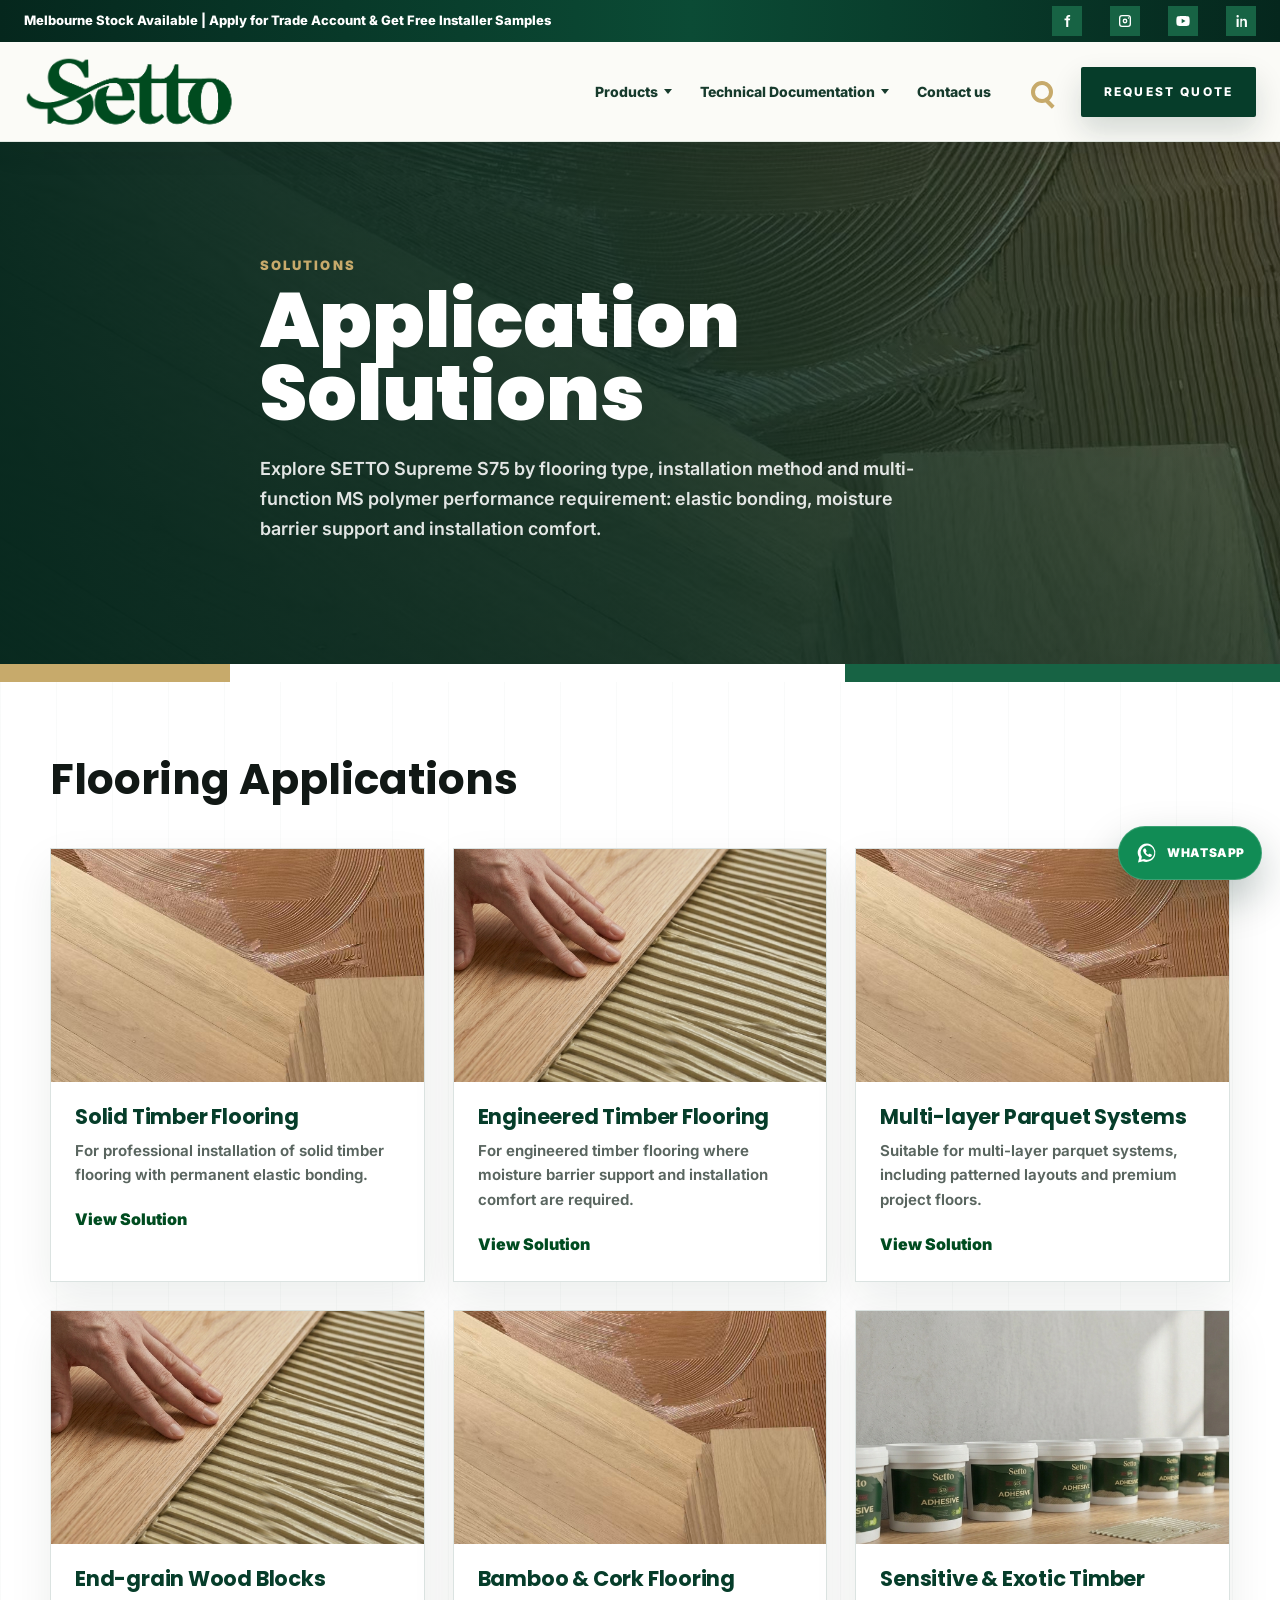
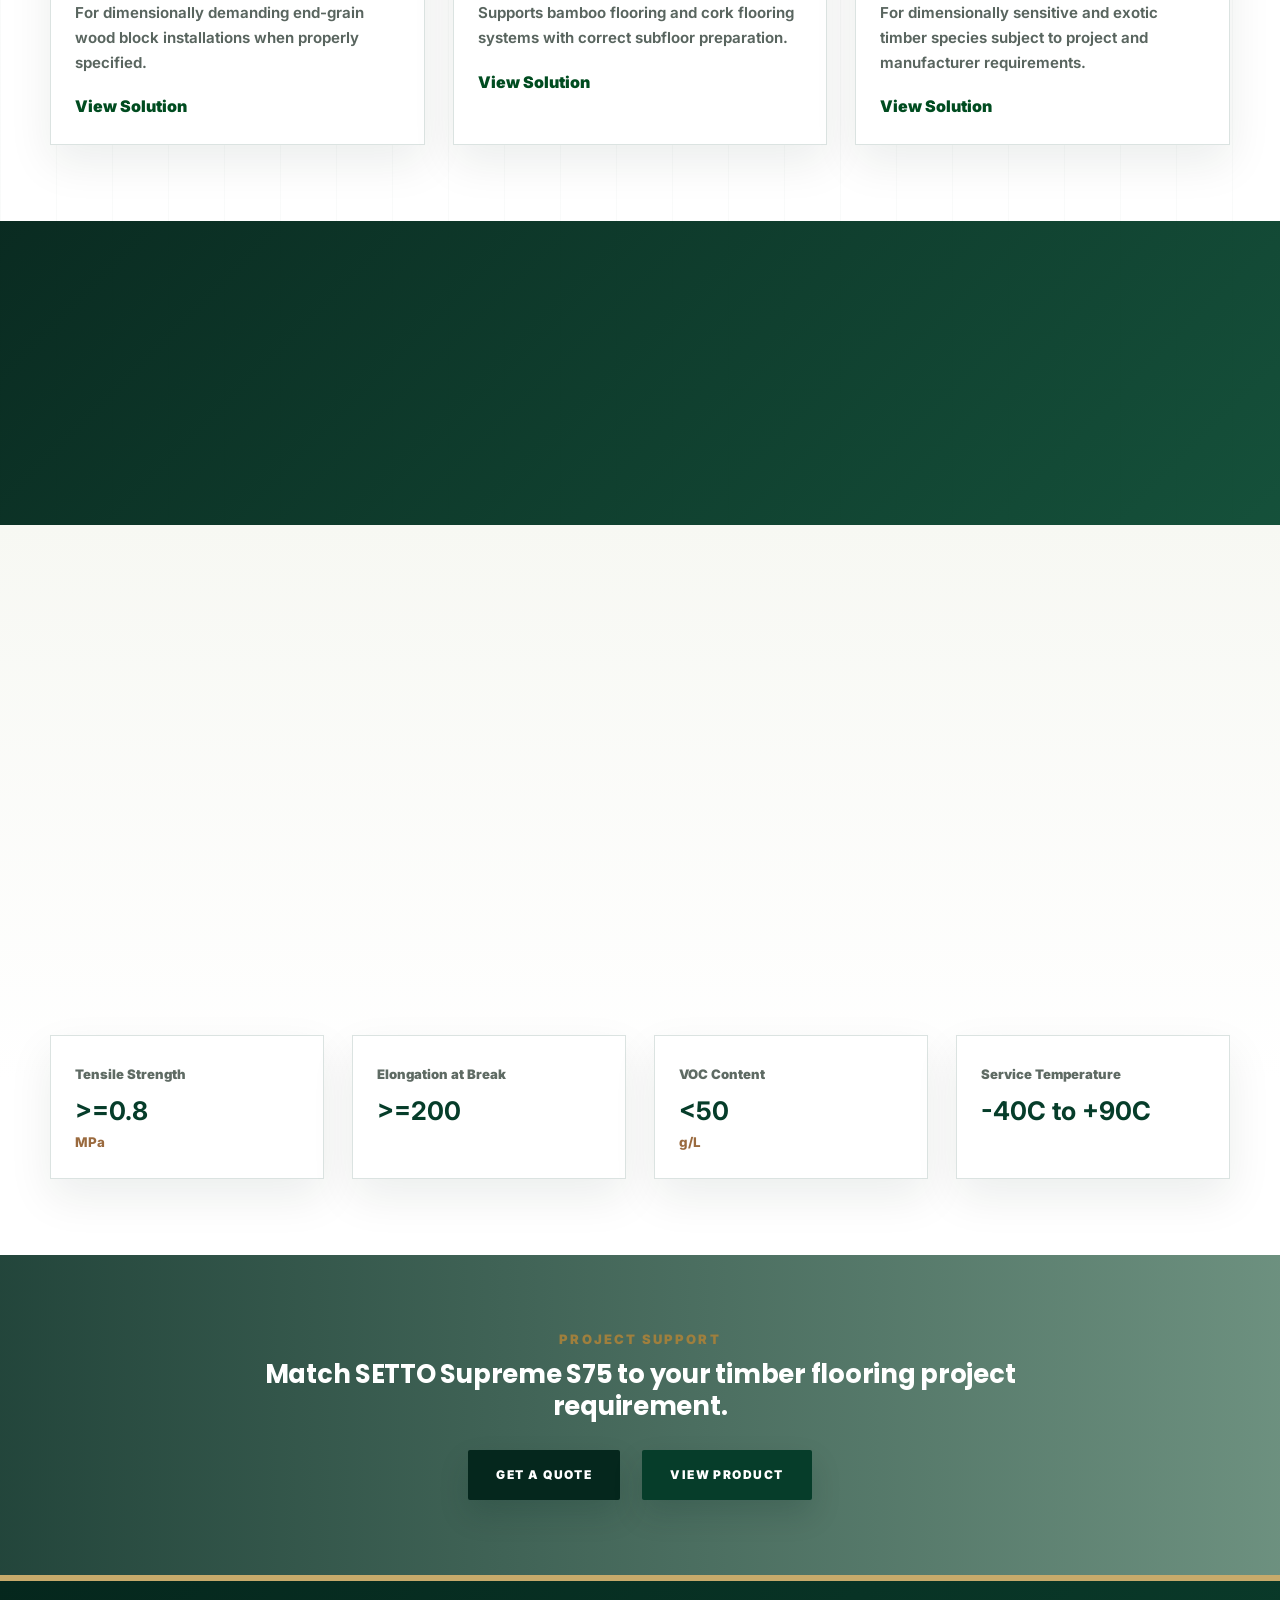
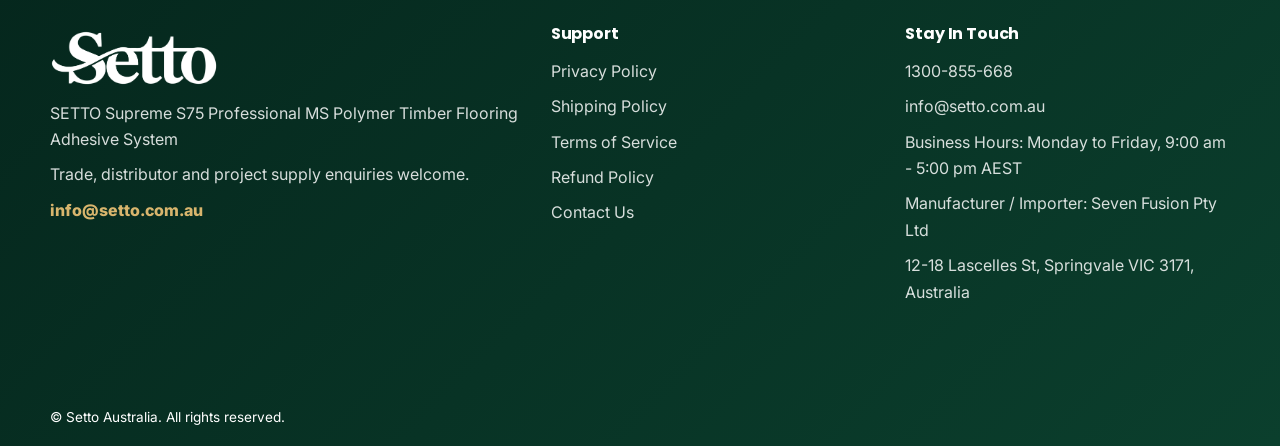
==== applications.html @ 43c75ec9 "Revert "Diversify SETTO product imagery" This reverts commit 82b1f83f1c6df70ba191b8d4dc53e87291acf6a" ====
<!DOCTYPE html>
<html lang="en">
<head>
    <meta charset="UTF-8">
    <meta name="viewport" content="width=device-width, initial-scale=1.0">
    <meta name="description" content="Application solutions for SETTO Supreme S75 across solid timber, engineered timber, parquet, bamboo, cork and exotic timber flooring systems.">
    <title>SETTO Supreme S75 Application Solutions</title>
    <link rel="preconnect" href="https://fonts.googleapis.com">
    <link rel="preconnect" href="https://fonts.gstatic.com" crossorigin>
    <link href="https://fonts.googleapis.com/css2?family=Inter:wght@400;500;600;700;800;900&family=Poppins:wght@600;700;800;900&display=swap" rel="stylesheet">
    <link rel="stylesheet" href="style.css?v=mobile-v1">
</head>
<body class="homey-replica">
    <header class="site-header" data-site-header></header>
    <button class="mobile-menu-fallback" type="button" data-mobile-menu-toggle aria-label="Open menu" aria-expanded="false" aria-controls="siteNav"><span></span><span></span></button>

    <main class="replica-main replica-subpage">
        <section class="replica-page-hero">
            <img src="/assets/generated/setto-v5/white-application-trowel-wide.png" data-image-key="herringboneProject" alt="SETTO Supreme S75 timber flooring application">
            <div class="container replica-page-hero-inner">
                <p class="red-kicker">Solutions</p>
                <h1>Application Solutions</h1>
                <p>Explore SETTO Supreme S75 by flooring type, installation method and multi-function MS polymer performance requirement: elastic bonding, moisture barrier support and installation comfort.</p>
            </div>
        </section>

        <section class="replica-section">
            <div class="container">
                <h2 class="replica-title reveal">Flooring Applications</h2>
                <div class="replica-card-grid" data-solutions></div>
            </div>
        </section>

        <section class="advantage-band">
            <div class="container">
                <h2 class="replica-title light reveal">Multi-function System Support</h2>
                <div class="advantage-grid">
                    <div class="advantage-card reveal"><strong>Bond</strong><span>Permanent Elastic Bonding</span></div>
                    <div class="advantage-card reveal"><strong>Film</strong><span>Moisture-Resistant Film</span></div>
                    <div class="advantage-card reveal"><strong>Comfort</strong><span>Elastic Foot-Traffic Comfort</span></div>
                    <div class="advantage-card reveal"><strong>VOC</strong><span>Ultra-low VOC Formula</span></div>
                </div>
            </div>
        </section>

        <section class="replica-section replica-technical-block" id="technical-data">
            <div class="container">
                <h2 class="replica-title reveal">Technical Highlights</h2>
                <div class="replica-metric-grid" data-technical-highlights></div>
            </div>
        </section>

        <section class="replica-cta-band" data-bg-key="applyAdhesive">
            <div class="cta-overlay"></div>
            <div class="container cta-band-inner reveal">
                <p class="red-kicker">Project Support</p>
                <h2>Match SETTO Supreme S75 to your timber flooring project requirement.</h2>
                <div class="cta-actions">
                    <a class="replica-btn blue" href="/contact.html#inquiry">Get a Quote</a>
                    <a class="replica-btn red" href="/product.html">View Product</a>
                </div>
            </div>
        </section>
    </main>

    <footer class="site-footer" data-site-footer></footer>
    <div class="float-actions" aria-label="Quick contact actions"><a href="mailto:info@setto.com.au">Email</a><a href="/contact.html#inquiry">Contact</a></div>
    <script src="/assets/data/siteContent.js"></script>
    <script src="main.js"></script>
</body>
</html>
---- style.css ----
:root {
    --green-900: #062f1b;
    --green-800: #004c20;
    --green-700: #0f6335;
    --green-100: #e7f0e8;
    --wood-700: #9a6a3e;
    --wood-300: #dec39b;
    --beige: #f4ecdf;
    --off-white: #fbfaf6;
    --charcoal: #1f2622;
    --muted: #68736c;
    --line: rgba(6, 47, 27, 0.14);
    --shadow: 0 18px 50px rgba(31, 38, 34, 0.11);
    --radius-section: 30px;
    --radius-card: 18px;
    --font-main: Inter, -apple-system, BlinkMacSystemFont, "Segoe UI", sans-serif;
    --font-display: "DM Sans", Inter, sans-serif;
}

*,
*::before,
*::after {
    box-sizing: border-box;
}

html {
    scroll-behavior: smooth;
}

body {
    margin: 0;
    font-family: var(--font-main);
    color: var(--charcoal);
    background:
        linear-gradient(90deg, rgba(0, 76, 32, 0.035) 1px, transparent 1px),
        linear-gradient(180deg, rgba(0, 76, 32, 0.03) 1px, transparent 1px),
        var(--off-white);
    background-size: 44px 44px;
    line-height: 1.65;
    overflow-x: hidden;
}

body.no-scroll {
    overflow: hidden;
}

a {
    color: inherit;
    text-decoration: none;
}

img {
    display: block;
    max-width: 100%;
}

button,
input,
textarea,
select {
    font: inherit;
}

.container {
    width: min(1180px, calc(100% - 40px));
    margin: 0 auto;
}

.site-header {
    position: sticky;
    top: 0;
    z-index: 1000;
    transition: background 0.25s ease, box-shadow 0.25s ease, border-color 0.25s ease;
    background: rgba(251, 250, 246, 0.82);
    border-bottom: 1px solid transparent;
    backdrop-filter: blur(14px);
}

.site-header.scrolled {
    background: rgba(251, 250, 246, 0.95);
    box-shadow: 0 10px 30px rgba(31, 38, 34, 0.08);
    border-color: var(--line);
}

.header-inner {
    width: min(1220px, calc(100% - 36px));
    min-height: 78px;
    margin: 0 auto;
    display: flex;
    align-items: center;
    justify-content: space-between;
    gap: 24px;
}

.brand img {
    width: 150px;
    height: auto;
}

.nav {
    display: flex;
    align-items: center;
    gap: 26px;
    color: #314238;
    font-size: 0.92rem;
    font-weight: 700;
}

.nav a {
    position: relative;
    padding: 28px 0;
}

.nav a::after {
    content: "";
    position: absolute;
    left: 0;
    bottom: 20px;
    width: 0;
    height: 2px;
    background: var(--green-800);
    transition: width 0.2s ease;
}

.nav a:hover::after {
    width: 100%;
}

.header-actions {
    display: flex;
    align-items: center;
    gap: 14px;
}

.btn {
    display: inline-flex;
    align-items: center;
    justify-content: center;
    min-height: 46px;
    padding: 12px 22px;
    border-radius: 999px;
    border: 1px solid transparent;
    font-weight: 800;
    transition: transform 0.2s ease, box-shadow 0.2s ease, background 0.2s ease;
}

.btn:hover {
    transform: translateY(-2px);
}

.btn-primary {
    color: #fff;
    background: var(--green-800);
    box-shadow: 0 12px 28px rgba(0, 76, 32, 0.2);
}

.btn-primary:hover {
    background: var(--green-700);
}

.btn-outline {
    color: var(--green-800);
    background: rgba(255,255,255,0.72);
    border-color: rgba(0, 76, 32, 0.3);
}

.btn-outline:hover {
    background: var(--green-100);
}

.menu-toggle {
    display: none;
    width: 46px;
    height: 46px;
    border: 1px solid var(--line);
    border-radius: 999px;
    background: #fff;
    cursor: pointer;
}

.menu-toggle span {
    display: block;
    width: 18px;
    height: 2px;
    margin: 5px auto;
    background: var(--green-900);
    transition: transform 0.2s ease, opacity 0.2s ease;
}

.menu-toggle.active span:first-child {
    transform: translateY(7px) rotate(45deg);
}

.menu-toggle.active span:last-child {
    transform: translateY(-7px) rotate(-45deg);
}

main {
    display: grid;
    gap: 34px;
}

.home-main {
    display: block;
}

.home-hero {
    position: relative;
    min-height: calc(100vh - 78px);
    overflow: hidden;
    color: #fff;
    background: var(--green-900);
}

.home-hero-media,
.home-hero-shade {
    position: absolute;
    inset: 0;
}

.home-hero-media img {
    width: 100%;
    height: 100%;
    object-fit: cover;
    opacity: 0.98;
}

.home-hero-shade {
    background:
        radial-gradient(circle at 74% 42%, rgba(222, 195, 155, 0.26), transparent 32%),
        linear-gradient(90deg, rgba(4, 34, 19, 0.96) 0%, rgba(6, 47, 27, 0.78) 48%, rgba(6, 47, 27, 0.2) 100%),
        linear-gradient(180deg, rgba(6, 47, 27, 0.12), rgba(6, 47, 27, 0.72));
}

.home-hero-inner {
    position: relative;
    z-index: 1;
    min-height: calc(100vh - 78px);
    display: grid;
    grid-template-columns: minmax(0, 0.9fr) minmax(360px, 0.62fr);
    align-items: center;
    gap: 64px;
    padding: 78px 0 88px;
}

.home-hero-copy {
    max-width: 760px;
}

.home-hero-copy .eyebrow {
    color: #cbe5d0;
}

.home-hero-copy h1 {
    font-size: clamp(4rem, 9vw, 8.4rem);
    line-height: 0.88;
    letter-spacing: -0.04em;
}

.home-hero-copy p:not(.eyebrow) {
    max-width: 620px;
    margin: 28px 0 0;
    color: rgba(255,255,255,0.82);
    font-size: clamp(1.02rem, 1.6vw, 1.22rem);
}

.home-hero-actions {
    display: flex;
    flex-wrap: wrap;
    gap: 14px;
    margin-top: 34px;
}

.btn-glass {
    color: #fff;
    background: rgba(255,255,255,0.12);
    border-color: rgba(255,255,255,0.36);
    backdrop-filter: blur(12px);
}

.btn-glass:hover {
    background: rgba(255,255,255,0.2);
}

.home-product-stage {
    position: relative;
    justify-self: end;
    width: min(500px, 100%);
    padding: 22px 18px 84px;
    border: 1px solid rgba(255,255,255,0.18);
    border-radius: 36px;
    background:
        radial-gradient(circle at 48% 36%, rgba(255,255,255,0.28), transparent 40%),
        linear-gradient(145deg, rgba(255,255,255,0.14), rgba(255,255,255,0.04));
    box-shadow: 0 34px 90px rgba(0,0,0,0.28);
    backdrop-filter: blur(10px);
}

.home-product-stage img {
    width: 100%;
    filter: drop-shadow(0 34px 34px rgba(0, 0, 0, 0.3));
}

.home-hero-panel {
    position: relative;
    justify-self: end;
    width: min(430px, 100%);
    min-height: 520px;
    display: grid;
    align-content: end;
    gap: 0;
    padding: 34px;
    border: 1px solid rgba(255,255,255,0.16);
    border-radius: 34px;
    background:
        linear-gradient(180deg, rgba(255,255,255,0.07), rgba(255,255,255,0.02)),
        rgba(6,47,27,0.32);
    box-shadow: 0 34px 90px rgba(0,0,0,0.24);
    backdrop-filter: blur(10px);
}

.home-hero-panel::before {
    content: "";
    position: absolute;
    inset: 22px;
    border-radius: 26px;
    border: 1px solid rgba(255,255,255,0.1);
    pointer-events: none;
}

.hero-panel-line {
    position: absolute;
    top: 34px;
    left: 34px;
    width: 96px;
    height: 2px;
    background: linear-gradient(90deg, #dec39b, rgba(222,195,155,0));
}

.home-hero-panel > div:not(.hero-panel-line) {
    display: grid;
    grid-template-columns: 52px 1fr;
    gap: 18px;
    align-items: center;
    padding: 22px 0;
    border-bottom: 1px solid rgba(255,255,255,0.12);
}

.home-hero-panel > div:last-child {
    border-bottom: 0;
}

.home-hero-panel span {
    color: rgba(222,195,155,0.88);
    font-weight: 900;
    letter-spacing: 0.12em;
}

.home-hero-panel strong {
    color: #fff;
    font-family: var(--font-display);
    font-size: clamp(1.35rem, 2.2vw, 1.9rem);
    line-height: 1;
}

.stage-note {
    position: absolute;
    left: 24px;
    right: 24px;
    bottom: 24px;
    display: flex;
    align-items: center;
    justify-content: space-between;
    gap: 18px;
    padding: 14px 16px;
    border-radius: 18px;
    color: #fff;
    background: rgba(6,47,27,0.72);
    border: 1px solid rgba(255,255,255,0.16);
    box-shadow: 0 16px 32px rgba(0,0,0,0.14);
}

.stage-note strong {
    font-family: var(--font-display);
    font-size: 1.4rem;
}

.stage-note span {
    color: rgba(255,255,255,0.7);
    font-size: 0.82rem;
    font-weight: 800;
    text-align: right;
}

.home-gateway {
    display: grid;
    grid-template-columns: 1.15fr 0.85fr;
    gap: 22px;
    margin-top: 34px;
}

.gateway-panel {
    position: relative;
    min-height: 340px;
    display: flex;
    align-items: flex-end;
    overflow: hidden;
    border: 1px solid var(--line);
    border-radius: 30px;
    background:
        linear-gradient(135deg, #062f1b, #143f28);
    box-shadow: var(--shadow);
}

.gateway-large {
    grid-row: span 2;
    min-height: 704px;
}

.gateway-panel img {
    position: absolute;
    inset: 0;
    width: 100%;
    height: 100%;
    object-fit: cover;
    opacity: 0.82;
    transition: transform 0.55s ease, opacity 0.25s ease;
}

.gateway-product img {
    object-fit: contain;
    padding: 8% 8% 18%;
    opacity: 1;
    filter: drop-shadow(0 34px 38px rgba(0,0,0,0.24));
}

.gateway-product::before {
    content: "";
    position: absolute;
    inset: 0;
    background:
        radial-gradient(circle at 58% 35%, rgba(244,236,223,0.38), transparent 38%),
        linear-gradient(135deg, rgba(0,76,32,0.82), rgba(6,47,27,0.98));
}

.gateway-panel::after {
    content: "";
    position: absolute;
    inset: 0;
    background: linear-gradient(180deg, transparent 28%, rgba(6, 47, 27, 0.86));
}

.gateway-panel:hover img {
    opacity: 0.94;
    transform: scale(1.045);
}

.gateway-panel > div {
    position: relative;
    z-index: 1;
    width: 100%;
    padding: 34px;
    color: #fff;
}

.gateway-panel .section-kicker {
    color: #cbe5d0;
}

.gateway-panel h2 {
    max-width: 520px;
    color: #fff;
}

.gateway-panel span {
    display: inline-flex;
    margin-top: 18px;
    color: rgba(255,255,255,0.78);
    font-weight: 900;
}

.home-proof {
    display: grid;
    grid-template-columns: repeat(3, minmax(0, 1fr));
    gap: 1px;
    margin-top: 24px;
    overflow: hidden;
    border: 1px solid var(--line);
    border-radius: 26px;
    background: var(--line);
    box-shadow: 0 12px 34px rgba(31, 38, 34, 0.06);
}

.home-proof div {
    padding: 30px;
    background:
        linear-gradient(135deg, rgba(231, 240, 232, 0.72), rgba(244, 236, 223, 0.64)),
        #fff;
}

.home-proof span {
    display: block;
    color: var(--green-800);
    font-family: var(--font-display);
    font-size: clamp(1.6rem, 3vw, 2.4rem);
    font-weight: 900;
    line-height: 1;
}

.home-proof p {
    max-width: 320px;
    margin: 12px 0 0;
    color: var(--muted);
    font-weight: 700;
}

.home-split {
    display: grid;
    grid-template-columns: 1fr 0.7fr;
    gap: 24px;
    margin-top: 24px;
}

.home-story,
.home-links,
.home-cta {
    border: 1px solid var(--line);
    border-radius: 30px;
    background: rgba(255,255,255,0.84);
    box-shadow: var(--shadow);
}

.home-story {
    padding: 54px;
    background:
        linear-gradient(135deg, rgba(231, 240, 232, 0.8), rgba(244, 236, 223, 0.56)),
        #fff;
}

.home-story h2 {
    max-width: 740px;
}

.home-story p:not(.section-kicker) {
    max-width: 640px;
    margin: 20px 0 0;
    color: var(--muted);
}

.home-links {
    display: grid;
    align-content: center;
    padding: 28px;
}

.home-links a {
    display: flex;
    align-items: center;
    justify-content: space-between;
    padding: 20px 4px;
    border-bottom: 1px solid var(--line);
    color: var(--green-900);
    font-weight: 900;
}

.home-links a:last-child {
    border-bottom: 0;
}

.home-links a::after {
    content: "->";
    color: var(--green-800);
}

.home-cta {
    display: flex;
    align-items: center;
    justify-content: space-between;
    gap: 30px;
    margin-top: 24px;
    margin-bottom: 26px;
    padding: 42px;
    background:
        linear-gradient(135deg, rgba(6, 47, 27, 0.96), rgba(0, 76, 32, 0.82)),
        var(--green-900);
    color: #fff;
}

.home-cta h2,
.home-cta .section-kicker {
    color: #fff;
}

.home-cta p:not(.section-kicker) {
    max-width: 600px;
    margin: 14px 0 0;
    color: rgba(255,255,255,0.76);
}

.page-hero,
.section-card {
    width: min(1240px, calc(100% - 40px));
    margin: 0 auto;
    border: 1px solid var(--line);
    border-radius: var(--radius-section);
    box-shadow: var(--shadow);
    overflow: hidden;
}

.page-hero {
    margin-top: 22px;
    min-height: 670px;
    display: grid;
    align-items: center;
    background:
        linear-gradient(135deg, rgba(0, 76, 32, 0.94), rgba(6, 47, 27, 0.84)),
        linear-gradient(90deg, var(--wood-700), var(--wood-300));
    color: #fff;
}

.hero-layout {
    display: grid;
    grid-template-columns: minmax(0, 1fr) minmax(420px, 0.92fr);
    align-items: center;
    gap: 46px;
    padding: 74px 0;
}

.eyebrow,
.section-kicker {
    margin: 0 0 14px;
    color: var(--green-700);
    font-size: 0.78rem;
    font-weight: 900;
    letter-spacing: 0.12em;
    text-transform: uppercase;
}

.page-hero .eyebrow {
    color: #cbe5d0;
}

h1,
h2,
h3 {
    font-family: var(--font-display);
    line-height: 1.08;
    margin: 0;
    letter-spacing: -0.01em;
}

h1 {
    font-size: clamp(2.7rem, 6vw, 5.25rem);
    max-width: 800px;
}

h2 {
    font-size: clamp(2rem, 4vw, 3.25rem);
    color: var(--green-900);
}

h3 {
    font-size: 1.18rem;
    color: var(--green-900);
}

.page-hero .hero-copy p {
    max-width: 690px;
    margin: 22px 0 0;
    color: rgba(255,255,255,0.84);
    font-size: 1.08rem;
}

.hero-tags {
    display: flex;
    flex-wrap: wrap;
    gap: 10px;
    margin: 28px 0 34px;
}

.hero-tags span {
    padding: 9px 13px;
    border: 1px solid rgba(255,255,255,0.22);
    border-radius: 999px;
    background: rgba(255,255,255,0.09);
    color: #fff;
    font-size: 0.82rem;
    font-weight: 800;
}

.hero-actions {
    display: flex;
    gap: 14px;
    flex-wrap: wrap;
}

.page-hero .hero-actions .btn-outline {
    color: #fff;
    border-color: rgba(255,255,255,0.4);
    background: rgba(255,255,255,0.08);
}

.hero-visual {
    position: relative;
    min-height: 500px;
}

.flooring-backdrop {
    position: absolute;
    inset: 36px 0 0 54px;
    border-radius: 26px;
    overflow: hidden;
    border: 1px solid rgba(255,255,255,0.24);
    box-shadow: 0 22px 60px rgba(0,0,0,0.24);
}

.flooring-backdrop img {
    width: 100%;
    height: 100%;
    object-fit: cover;
}

.product-foreground {
    position: absolute;
    left: 0;
    bottom: 0;
    width: min(62%, 360px);
    padding: 18px;
    border-radius: 26px;
    background: rgba(255,255,255,0.9);
    box-shadow: 0 20px 50px rgba(0,0,0,0.22);
}

.floating-card {
    position: absolute;
    right: 0;
    display: grid;
    gap: 2px;
    min-width: 166px;
    padding: 16px 18px;
    border-radius: 18px;
    background: rgba(255,255,255,0.93);
    color: var(--green-900);
    box-shadow: 0 16px 38px rgba(0,0,0,0.16);
    border: 1px solid rgba(255,255,255,0.5);
}

.floating-card strong {
    font-family: var(--font-display);
    font-size: 1.35rem;
}

.floating-card small {
    color: var(--muted);
    font-weight: 800;
}

.float-one { top: 28px; }
.float-two { top: 176px; right: 22px; }
.float-three { bottom: 58px; right: 28px; }

.section-card {
    background: rgba(255,255,255,0.86);
}

.section-inner {
    padding: 74px 62px;
}

.section-head {
    display: flex;
    align-items: end;
    justify-content: space-between;
    gap: 32px;
    margin-bottom: 36px;
}

.section-head p,
.section-lead {
    max-width: 680px;
    color: var(--muted);
    margin: 14px 0 0;
}

.grid {
    display: grid;
    gap: 22px;
}

.grid-4 { grid-template-columns: repeat(4, minmax(0, 1fr)); }
.grid-3 { grid-template-columns: repeat(3, minmax(0, 1fr)); }
.grid-2 { grid-template-columns: repeat(2, minmax(0, 1fr)); }

.product-card,
.solution-card,
.icon-card,
.article-card,
.fact-card,
.tab-panel,
.contact-card {
    border: 1px solid var(--line);
    border-radius: var(--radius-card);
    background: #fff;
    overflow: hidden;
    box-shadow: 0 8px 22px rgba(31, 38, 34, 0.06);
    transition: transform 0.2s ease, box-shadow 0.2s ease, border-color 0.2s ease;
}

.product-card:hover,
.solution-card:hover,
.article-card:hover,
.fact-card:hover,
.icon-card:hover {
    transform: translateY(-6px);
    box-shadow: 0 18px 38px rgba(31, 38, 34, 0.12);
    border-color: rgba(0, 76, 32, 0.28);
}

.card-image {
    aspect-ratio: 16 / 10;
    overflow: hidden;
    background: var(--beige);
}

.card-image img {
    width: 100%;
    height: 100%;
    object-fit: cover;
    transition: transform 0.35s ease;
}

.product-card:hover img,
.solution-card:hover img,
.article-card:hover img {
    transform: scale(1.045);
}

.card-body {
    padding: 22px;
}

.card-body p,
.icon-card p,
.article-card p,
.fact-card p {
    color: var(--muted);
    margin: 10px 0 0;
    font-size: 0.94rem;
}

.text-link {
    display: inline-flex;
    margin-top: 18px;
    color: var(--green-800);
    font-weight: 900;
}

.warm-section {
    background:
        linear-gradient(135deg, rgba(222, 195, 155, 0.28), rgba(231, 240, 232, 0.46)),
        #fffaf0;
}

.why-grid .icon-card {
    min-height: 222px;
}

.icon-card {
    padding: 26px;
}

.icon-mark {
    width: 48px;
    height: 48px;
    display: grid;
    place-items: center;
    margin-bottom: 22px;
    border-radius: 14px;
    background: var(--green-100);
    color: var(--green-800);
    font-weight: 900;
}

.technical-section {
    background:
        linear-gradient(135deg, #062f1b, #0d4b2a 62%, #234b41);
    color: #fff;
}

.technical-section h2,
.technical-section .section-kicker {
    color: #fff;
}

.technical-section .section-head p {
    color: rgba(255,255,255,0.76);
}

.metrics-grid {
    grid-template-columns: repeat(4, minmax(0, 1fr));
}

.metric-card {
    padding: 24px;
    border-radius: 18px;
    background: rgba(255,255,255,0.94);
    color: var(--green-900);
}

.metric-card span {
    color: var(--muted);
    font-weight: 800;
    font-size: 0.82rem;
}

.metric-card strong {
    display: block;
    margin-top: 12px;
    font-family: var(--font-display);
    font-size: clamp(1.55rem, 2.5vw, 2.2rem);
    line-height: 1;
}

.metric-card small {
    display: block;
    margin-top: 8px;
    color: var(--wood-700);
    font-weight: 800;
}

.process-layout,
.about-layout,
.contact-layout,
.product-detail-layout {
    display: grid;
    grid-template-columns: 1fr 0.86fr;
    gap: 42px;
    align-items: start;
}

.stepper {
    display: grid;
    gap: 16px;
}

.step {
    display: grid;
    grid-template-columns: 58px 1fr;
    gap: 18px;
    padding: 22px;
    border: 1px solid var(--line);
    border-radius: 18px;
    background: #fff;
}

.step-number {
    width: 58px;
    height: 58px;
    display: grid;
    place-items: center;
    border-radius: 18px;
    background: var(--green-800);
    color: #fff;
    font-weight: 900;
}

.media-frame {
    border-radius: 24px;
    overflow: hidden;
    box-shadow: var(--shadow);
    border: 1px solid var(--line);
    background: var(--beige);
}

.media-frame img {
    width: 100%;
    height: 100%;
    min-height: 420px;
    object-fit: cover;
}

.compliance-list {
    grid-template-columns: repeat(4, minmax(0, 1fr));
}

.about-copy p {
    color: var(--muted);
    margin: 18px 0 28px;
}

.article-card {
    padding: 26px;
}

.article-tag {
    display: inline-flex;
    padding: 7px 10px;
    margin-bottom: 18px;
    border-radius: 999px;
    color: var(--green-800);
    background: var(--green-100);
    font-size: 0.76rem;
    font-weight: 900;
}

.contact-layout {
    align-items: stretch;
}

.contact-info {
    padding: 32px;
    border-radius: 24px;
    background:
        linear-gradient(135deg, rgba(0, 76, 32, 0.08), rgba(222,195,155,0.24)),
        #fff;
    border: 1px solid var(--line);
}

.contact-info a,
.contact-info p {
    display: block;
    margin: 14px 0;
    color: var(--charcoal);
    font-weight: 800;
}

.inquiry-form {
    display: grid;
    grid-template-columns: repeat(2, minmax(0, 1fr));
    gap: 14px;
}

.field {
    display: grid;
    gap: 7px;
}

.field.full {
    grid-column: 1 / -1;
}

.field label {
    font-size: 0.82rem;
    font-weight: 900;
    color: var(--green-900);
}

.field input,
.field textarea,
.field select {
    width: 100%;
    border: 1px solid rgba(0, 76, 32, 0.18);
    border-radius: 14px;
    padding: 13px 14px;
    background: #fff;
    color: var(--charcoal);
}

.field textarea {
    min-height: 130px;
    resize: vertical;
}

.form-card {
    padding: 30px;
    border: 1px solid var(--line);
    border-radius: 24px;
    background: #fff;
    box-shadow: 0 10px 30px rgba(31, 38, 34, 0.07);
}

.toast {
    position: fixed;
    left: 50%;
    bottom: 28px;
    z-index: 2000;
    transform: translate(-50%, 16px);
    opacity: 0;
    pointer-events: none;
    padding: 13px 18px;
    border-radius: 999px;
    background: var(--green-900);
    color: #fff;
    box-shadow: var(--shadow);
    transition: opacity 0.2s ease, transform 0.2s ease;
}

.toast.show {
    opacity: 1;
    transform: translate(-50%, 0);
}

.site-footer {
    margin-top: 40px;
    padding: 56px 0 28px;
    background: var(--green-900);
    color: rgba(255,255,255,0.78);
}

.footer-grid {
    display: grid;
    grid-template-columns: 1.25fr repeat(4, 1fr);
    gap: 34px;
}

.footer-brand img {
    width: 132px;
    display: block;
}

.footer-grid h3 {
    margin-bottom: 16px;
    color: #fff;
    font-size: 1rem;
}

.footer-grid a,
.footer-grid p {
    display: block;
    margin: 9px 0;
}

.footer-bottom {
    width: min(1180px, calc(100% - 40px));
    margin: 36px auto 0;
    padding-top: 22px;
    border-top: 1px solid rgba(255,255,255,0.14);
    font-size: 0.85rem;
}

.float-actions {
    position: fixed;
    right: 18px;
    bottom: 18px;
    z-index: 1500;
    display: grid;
    gap: 10px;
}

.float-actions a {
    display: grid;
    place-items: center;
    min-width: 52px;
    height: 52px;
    padding: 0 16px;
    border-radius: 999px;
    color: #fff;
    background: var(--green-800);
    box-shadow: 0 10px 28px rgba(0, 76, 32, 0.22);
    font-weight: 900;
}

.product-gallery {
    display: grid;
    gap: 16px;
}

.product-main-image {
    padding: 26px;
    border-radius: 24px;
    background: var(--beige);
}

.quick-facts {
    grid-template-columns: repeat(2, minmax(0, 1fr));
}

.fact-card {
    padding: 20px;
}

.fact-card span {
    color: var(--muted);
    font-size: 0.82rem;
    font-weight: 900;
}

.fact-card strong {
    display: block;
    margin-top: 8px;
    color: var(--green-900);
}

.tabs {
    display: flex;
    flex-wrap: wrap;
    gap: 10px;
    margin-bottom: 22px;
}

.tab-button {
    border: 1px solid rgba(0, 76, 32, 0.24);
    border-radius: 999px;
    padding: 10px 15px;
    color: var(--green-900);
    background: #fff;
    font-weight: 900;
    cursor: pointer;
}

.tab-button.active {
    color: #fff;
    background: var(--green-800);
}

.tab-panel {
    display: none;
    padding: 30px;
}

.tab-panel.active {
    display: block;
}

.tds-preview-grid {
    display: grid;
    grid-template-columns: repeat(3, minmax(0, 1fr));
    gap: 24px;
}

.product-tds-preview {
    background:
        linear-gradient(180deg, #f7f8f3 0%, #fff 76%),
        linear-gradient(90deg, rgba(6, 61, 42, 0.026) 1px, transparent 1px);
    background-size: auto, 56px 56px;
}

.product-tds-head {
    max-width: 900px;
    margin: 0 0 32px;
}

.product-tds-head .replica-title {
    margin-bottom: 12px;
    font-size: clamp(2rem, 4vw, 4.2rem);
    line-height: 1;
}

.product-tds-head p {
    margin: 0;
    color: #59655f;
    font-size: 17px;
    font-weight: 650;
    line-height: 1.7;
}

.tds-page {
    overflow: hidden;
    border: 1px solid rgba(6, 79, 42, 0.14);
    border-radius: 8px;
    background:
        linear-gradient(180deg, #fff 0%, #fbfaf5 100%);
    box-shadow: 0 18px 44px rgba(5, 39, 29, 0.1);
}

.product-tds-preview .tds-page {
    display: grid;
    grid-template-rows: minmax(0, 1fr) auto;
    min-height: 520px;
    padding: 16px;
    border-color: rgba(6, 61, 42, 0.16);
}

.tds-page figure {
    display: grid;
    place-items: start center;
    min-height: 0;
    margin: 0;
    overflow: hidden;
    border: 1px solid rgba(6, 61, 42, 0.12);
    border-radius: 5px;
    background: #f4f6f1;
    box-shadow: inset 0 0 0 1px rgba(255,255,255,0.72);
}

.tds-page img {
    width: 100%;
    aspect-ratio: 827 / 1169;
    object-fit: contain;
    background: #fff;
}

.product-tds-preview .tds-page img {
    height: 100%;
    min-height: 390px;
    object-fit: cover;
    border: 10px solid #fff;
    box-shadow: 0 10px 24px rgba(5, 39, 29, 0.12);
}

.product-tds-preview .tds-page-cover {
    object-position: center bottom;
}

.product-tds-preview .tds-page-advantages,
.product-tds-preview .tds-page-cleanup {
    object-position: center bottom;
}

.tds-page-caption {
    display: flex;
    align-items: center;
    gap: 10px;
    min-height: 66px;
    padding: 14px 4px 2px;
}

.tds-page-caption span {
    display: grid;
    place-items: center;
    width: 34px;
    height: 34px;
    flex: 0 0 34px;
    color: #fff;
    background: #063d2a;
    font-size: 12px;
    font-weight: 900;
}

.tds-page-caption strong {
    color: #063d2a;
    font-size: 16px;
    font-weight: 900;
    line-height: 1.25;
}

.product-tds-actions {
    display: flex;
    justify-content: center;
    gap: 16px;
    margin-top: 32px;
}

.tab-panel ul {
    margin: 16px 0 0;
    color: var(--muted);
}

.reveal {
    opacity: 0;
    transform: translateY(20px);
    transition: opacity 0.45s ease, transform 0.45s ease;
}

.reveal.visible {
    opacity: 1;
    transform: translateY(0);
}

.page-hero .reveal,
.home-hero .reveal,
.section-card:first-of-type .reveal {
    opacity: 1;
    transform: none;
}

@media (max-width: 1024px) {
    .header-quote {
        display: none;
    }

    .nav {
        gap: 16px;
        font-size: 0.84rem;
    }

    .hero-layout,
    .home-hero-inner,
    .home-split,
    .process-layout,
    .about-layout,
    .contact-layout,
    .product-detail-layout {
        grid-template-columns: 1fr;
    }

    .home-hero-inner {
        gap: 34px;
    }

    .home-product-stage,
    .home-hero-panel {
        justify-self: start;
        width: min(390px, 82vw);
    }

    .home-gateway {
        grid-template-columns: 1fr;
    }

    .gateway-large {
        grid-row: auto;
        min-height: 420px;
    }

    .hero-visual {
        min-height: 480px;
    }

    .grid-4,
    .metrics-grid,
    .compliance-list {
        grid-template-columns: repeat(2, minmax(0, 1fr));
    }

    .grid-3 {
        grid-template-columns: repeat(2, minmax(0, 1fr));
    }
}

@media (max-width: 768px) {
    .container,
    .page-hero,
    .section-card,
    .footer-bottom {
        width: min(100% - 28px, 1180px);
    }

    .header-inner {
        min-height: 70px;
        width: min(100% - 28px, 1220px);
    }

    .brand img {
        width: 108px;
    }

    .menu-toggle {
        display: block;
    }

    .nav {
        position: fixed;
        top: 70px;
        left: 14px;
        right: 14px;
        display: none;
        flex-direction: column;
        align-items: stretch;
        gap: 0;
        padding: 12px;
        border: 1px solid var(--line);
        border-radius: 20px;
        background: rgba(255,255,255,0.98);
        box-shadow: var(--shadow);
    }

    .nav.open {
        display: flex;
    }

    .nav a {
        padding: 13px 12px;
    }

    .nav a::after {
        display: none;
    }

    main {
        gap: 22px;
    }

    .page-hero {
        min-height: auto;
        margin-top: 14px;
    }

    .home-hero,
    .home-hero-inner {
        min-height: auto;
    }

    .home-hero-inner {
        padding: 64px 0 40px;
    }

    .home-hero-copy h1 {
        font-size: clamp(3.3rem, 18vw, 5.4rem);
    }

    .home-product-stage {
        padding: 18px 16px 18px;
    }

    .home-hero-panel {
        min-height: auto;
        width: 100%;
        padding: 24px;
    }

    .stage-note {
        position: static;
        margin-top: 8px;
    }

    .home-gateway {
        width: min(100% - 28px, 1180px);
        margin-top: 22px;
    }

    .gateway-panel,
    .gateway-large {
        min-height: 330px;
    }

    .gateway-panel > div {
        padding: 26px;
    }

    .home-proof {
        width: min(100% - 28px, 1180px);
        grid-template-columns: 1fr;
    }

    .home-split,
    .home-cta {
        width: min(100% - 28px, 1180px);
    }

    .home-story {
        padding: 36px 24px;
    }

    .home-cta {
        display: grid;
        padding: 32px 24px;
    }

    .hero-layout,
    .section-inner {
        padding: 46px 24px;
    }

    h1 {
        font-size: clamp(2.25rem, 13vw, 3.45rem);
    }

    .hero-copy p {
        font-size: 1rem;
    }

    .hero-visual {
        min-height: 420px;
    }

    .flooring-backdrop {
        inset: 22px 0 80px 28px;
    }

    .product-foreground {
        width: 58%;
    }

    .floating-card {
        position: relative;
        right: auto;
        top: auto;
        bottom: auto;
        min-width: 0;
        margin-top: 10px;
    }

    .float-one,
    .float-two,
    .float-three {
        top: auto;
        right: auto;
        bottom: auto;
    }

    .hero-facts {
        position: absolute;
        right: 0;
        bottom: 0;
        width: 48%;
        display: grid;
        gap: 8px;
    }

    .section-head {
        display: block;
    }

    .grid-4,
    .grid-3,
    .grid-2,
    .metrics-grid,
    .compliance-list,
    .quick-facts,
    .tds-preview-grid {
        grid-template-columns: 1fr;
    }

    .inquiry-form {
        grid-template-columns: 1fr;
    }

    .footer-grid {
        grid-template-columns: 1fr 1fr;
    }
}

@media (max-width: 480px) {
    .home-hero-copy p:not(.eyebrow) {
        font-size: 0.98rem;
    }

    .home-hero-actions {
        width: 100%;
    }

    .home-product-stage {
        width: 100%;
    }

    .home-hero-panel > div:not(.hero-panel-line) {
        grid-template-columns: 44px 1fr;
        padding: 18px 0;
    }

    .stage-note {
        display: grid;
        text-align: left;
    }

    .stage-note span {
        text-align: left;
    }

    .gateway-panel,
    .gateway-large {
        min-height: 300px;
    }

    .home-proof div {
        padding: 24px;
    }

    .hero-actions,
    .btn {
        width: 100%;
    }

    .hero-visual {
        min-height: 470px;
    }

    .product-foreground {
        width: 74%;
    }

    .hero-facts {
        position: static;
        width: 100%;
        padding-top: 320px;
    }

    .flooring-backdrop {
        inset: 18px 0 150px 0;
    }

    .section-inner {
        padding: 38px 20px;
    }

    .footer-grid {
        grid-template-columns: 1fr;
    }

    .float-actions {
        right: 12px;
        bottom: 12px;
    }
}

@media (max-width: 640px) {
    .float-actions {
        display: none;
    }
}

/* Homeycons-inspired homepage replica */
.homey-replica {
    --replica-red: #c6ad78;
    --replica-red-dark: #0b472d;
    --replica-blue: #123c34;
    --replica-ink: #111316;
    --replica-muted: #68717a;
    --replica-line: #d8d8d8;
    --replica-bg: #f7f6f1;
    --setto-teal: #1d6b4b;
    --setto-teal-dark: #062d22;
    --setto-sage: #dfe6dd;
    --setto-grey: #d9d9d9;
    --setto-wood: #b9925f;
    background: #fff;
    color: var(--replica-ink);
    font-family: Inter, sans-serif;
}

.homey-replica h1,
.homey-replica h2,
.homey-replica h3,
.replica-title {
    font-family: Poppins, Inter, sans-serif;
}

.mobile-menu-fallback {
    position: fixed;
    top: 59px;
    left: min(330px, calc(100vw - 60px));
    z-index: 1500;
    display: none;
    place-items: center;
    width: 46px;
    height: 46px;
    border: 1px solid var(--replica-red, #e01822);
    background: var(--replica-red-dark, #b90f18);
    cursor: pointer;
}

.mobile-menu-fallback span {
    display: block;
    width: 20px;
    height: 2px;
    margin: 3px 0;
    background: #fff;
    transition: transform 0.2s ease, opacity 0.2s ease;
}

.mobile-menu-fallback.active span:first-child {
    transform: translateY(4px) rotate(45deg);
}

.mobile-menu-fallback.active span:last-child {
    transform: translateY(-4px) rotate(-45deg);
}

.homey-replica .mobile-menu-fallback {
    display: none !important;
}

.homey-replica .site-header {
    position: sticky;
    top: 0;
    z-index: 1000;
    background: #fff;
    border-bottom: 0;
    box-shadow: 0 2px 14px rgba(0, 0, 0, 0.08);
    backdrop-filter: none;
}

.replica-topbar {
    background: var(--replica-red-dark);
    color: #fff;
    font-size: 14px;
}

.replica-topbar .topbar-inner {
    width: min(1240px, calc(100% - 48px));
    min-height: 48px;
    margin: 0 auto;
    display: flex;
    align-items: center;
    justify-content: space-between;
    gap: 24px;
}

.topbar-contact,
.topbar-social {
    display: flex;
    align-items: center;
    gap: 28px;
}

.topbar-social a,
.social-row a {
    display: inline-flex;
    align-items: center;
    justify-content: center;
    width: 30px;
    height: 30px;
    color: #fff;
    background: var(--setto-teal);
    font-size: 13px;
    font-weight: 800;
}

.topbar-social svg,
.social-row svg {
    width: 16px;
    height: 16px;
    fill: currentColor;
}

.homey-replica .header-inner {
    width: min(1240px, calc(100% - 48px));
    min-height: 106px;
    gap: 30px;
}

.homey-replica .brand img {
    width: 220px;
    max-height: 88px;
    object-fit: contain;
    mix-blend-mode: multiply;
}

.replica-nav-wrap {
    display: flex;
    align-items: center;
    gap: 28px;
    margin-left: auto;
}

.homey-replica .nav {
    gap: 28px;
    color: var(--replica-red-dark);
    font-size: 15px;
    font-weight: 800;
}

.homey-replica .nav a,
.nav-item-trigger {
    padding: 38px 0;
}

.homey-replica .nav a::after {
    background: var(--replica-red);
    bottom: 31px;
}

.nav-item {
    position: relative;
}

.nav-item-trigger {
    display: inline-flex;
    align-items: center;
    gap: 6px;
    cursor: default;
}

.nav-item-trigger::after {
    content: "";
    width: 0;
    height: 0;
    border-left: 4px solid transparent;
    border-right: 4px solid transparent;
    border-top: 5px solid currentColor;
}

.mega-menu {
    position: absolute;
    top: 100%;
    left: 50%;
    width: 620px;
    max-width: calc(100vw - 48px);
    display: grid;
    grid-template-columns: repeat(2, minmax(0, 1fr));
    gap: 8px 22px;
    padding: 24px;
    background: #fff;
    border-top: 4px solid var(--replica-red);
    box-shadow: 0 18px 50px rgba(0, 0, 0, 0.16);
    transform: translate(-50%, 8px);
    opacity: 0;
    visibility: hidden;
    transition: opacity 0.2s ease, transform 0.2s ease, visibility 0.2s ease;
}

.nav-item:hover .mega-menu,
.nav-item:focus-within .mega-menu {
    transform: translate(-50%, 0);
    opacity: 1;
    visibility: visible;
}

.mega-menu a {
    padding: 9px 0 !important;
    color: #202020;
    font-size: 14px;
    border-bottom: 1px solid #eeeeee;
}

.mega-menu a::after {
    display: none;
}

.header-tools {
    display: flex;
    align-items: center;
    gap: 18px;
}

.language-trigger,
.search-trigger {
    border: 0;
    color: var(--replica-red-dark);
    background: transparent;
    font-weight: 800;
    cursor: pointer;
}

.search-trigger {
    width: 42px;
    height: 42px;
    font-size: 0;
    position: relative;
}

.search-trigger::before {
    content: "";
    position: absolute;
    inset: 10px;
    border: 4px solid var(--replica-red);
    border-radius: 50%;
}

.search-trigger::after {
    content: "";
    position: absolute;
    right: 8px;
    bottom: 8px;
    width: 12px;
    height: 4px;
    background: var(--replica-red);
    transform: rotate(45deg);
}

.homey-replica .header-quote,
.contact-block-btn {
    min-width: 146px;
    min-height: 66px;
    border-radius: 0;
    color: #fff;
    background: var(--replica-red-dark);
    box-shadow: none;
    font-size: 12px;
    letter-spacing: 0.18em;
    text-transform: uppercase;
}

.homey-replica .menu-toggle {
    border-radius: 0;
    border-color: var(--replica-red);
    display: block;
}

.homey-replica .menu-toggle span {
    background: var(--replica-red);
}

.replica-main {
    display: block;
}

.replica-hero {
    position: relative;
    min-height: clamp(540px, 72vh, 760px);
    overflow: hidden;
    background: var(--setto-teal-dark);
}

.replica-hero-track,
.replica-hero-slide {
    position: absolute;
    inset: 0;
}

.replica-hero-slide {
    opacity: 0;
    transition: opacity 0.45s ease;
}

.replica-hero-slide.active {
    opacity: 1;
}

.replica-hero-slide img {
    width: 100%;
    height: 100%;
    object-fit: cover;
    object-position: center;
}

.replica-hero-slide::before {
    content: "";
    position: absolute;
    inset: 0;
    z-index: 1;
    background:
        linear-gradient(90deg, rgba(6, 45, 34, 0.86) 0%, rgba(6, 45, 34, 0.52) 46%, rgba(6,45,34,0.08) 100%),
        linear-gradient(180deg, rgba(255,255,255,0.02), rgba(6,45,34,0.28));
}

.replica-hero-slide::after {
    content: "";
    position: absolute;
    left: 0;
    right: 0;
    bottom: 0;
    height: 52px;
    background: linear-gradient(90deg, var(--setto-teal) 0 26%, rgba(255,255,255,0.94) 26% 70%, var(--replica-red-dark) 70%);
}

.replica-hero-content {
    position: absolute;
    z-index: 3;
    box-sizing: border-box;
    left: clamp(24px, 7vw, 112px);
    top: 50%;
    max-width: 650px;
    padding: clamp(24px, 4vw, 48px) 0;
    color: #fff;
    background: transparent;
    border-left: 0;
    box-shadow: none;
    transform: translateY(-50%);
}

.replica-hero-content.reveal,
.replica-hero-content.reveal.visible {
    opacity: 1;
    transform: translateY(-50%);
}

.replica-hero-content p {
    margin: 0 0 12px;
    font-size: 15px;
    font-weight: 800;
    letter-spacing: 0.08em;
    text-transform: uppercase;
    color: #c6ad78;
}

.replica-hero-content h1 {
    margin: 0 0 16px;
    color: #fff;
    font-size: clamp(2.1rem, 4vw, 4.3rem);
    line-height: 1.08;
    letter-spacing: 0;
}

.replica-hero-content p:last-child {
    margin-bottom: 0;
    max-width: 560px;
    color: rgba(255,255,255,0.82);
    font-size: 18px;
    font-weight: 600;
    letter-spacing: 0;
    line-height: 1.65;
    text-transform: none;
}

.hero-arrow,
.cert-arrow {
    position: absolute;
    z-index: 4;
    width: 50px;
    height: 50px;
    border: 0;
    background: rgba(255,255,255,0.04);
    cursor: pointer;
}

.hero-arrow::before,
.cert-arrow::before {
    content: "";
    position: absolute;
    inset: 15px;
    border-top: 3px solid currentColor;
    border-right: 3px solid currentColor;
    color: #fff;
}

.hero-prev {
    left: 18px;
    top: 50%;
}

.hero-next {
    right: 18px;
    top: 50%;
}

.hero-prev::before,
.cert-prev::before {
    transform: rotate(-135deg);
}

.hero-next::before,
.cert-next::before {
    transform: rotate(45deg);
}

.hero-progress {
    position: absolute;
    left: 50%;
    bottom: 18px;
    z-index: 5;
    display: flex;
    gap: 8px;
    transform: translateX(-50%);
}

.hero-progress span {
    width: 7px;
    height: 7px;
    border-radius: 50%;
    background: rgba(255,255,255,0.5);
}

.hero-progress span.active {
    background: #fff;
}

.replica-section {
    padding: 76px 0;
    background: #fff;
}

.hot-products {
    padding-top: 82px;
    background:
        linear-gradient(180deg, #f8f6ef 0%, #fff 72%),
        var(--replica-bg);
}

.replica-title {
    margin: 0 0 46px;
    color: var(--replica-ink);
    font-size: clamp(2rem, 3.3vw, 3.4rem);
    line-height: 1.04;
    text-align: left;
    letter-spacing: 0;
}

.replica-title.light {
    color: #fff;
}

.product-catalog {
    display: grid;
    grid-template-columns: repeat(4, minmax(0, 1fr));
    gap: 1px;
    overflow: hidden;
    border: 1px solid #d8d3c5;
    background: #d8d3c5;
}

.replica-product-card {
    position: relative;
    min-height: 285px;
    display: flex;
    flex-direction: column;
    align-items: center;
    justify-content: space-between;
    padding: 26px 20px 24px;
    background: #fff;
    border: 0;
    box-shadow: none;
    text-align: center;
    transition: transform 0.25s ease, border-color 0.25s ease, box-shadow 0.25s ease;
}

.replica-product-card::before {
    content: "";
    position: absolute;
    left: 20px;
    right: 20px;
    top: 18px;
    height: 3px;
    background: linear-gradient(90deg, #0b4b35, #c6ad78);
    opacity: 0.75;
}

.replica-product-card:hover {
    z-index: 2;
    transform: translateY(-3px);
    box-shadow: 0 18px 34px rgba(6, 45, 34, 0.13);
}

.replica-product-card img {
    width: 100%;
    height: 164px;
    margin-bottom: 18px;
    object-fit: contain;
}

.replica-product-card h3 {
    margin: 0;
    color: var(--replica-red-dark);
    font-size: 18px;
    line-height: 1.2;
}

.replica-product-card p {
    margin: 4px 0 0;
    color: #59655f;
    font-size: 13px;
    font-weight: 800;
    line-height: 1.25;
}

.replica-cta-band {
    position: relative;
    min-height: 320px;
    display: grid;
    place-items: center;
    color: #fff;
    background: center / cover no-repeat;
    background-attachment: fixed;
}

.cta-overlay {
    position: absolute;
    inset: 0;
    background: linear-gradient(90deg, rgba(6, 45, 34, 0.88), rgba(11, 71, 45, 0.58));
}

.cta-band-inner {
    position: relative;
    z-index: 1;
    max-width: 860px;
    padding: 42px 0;
    text-align: center;
}

.red-kicker {
    margin: 0 0 8px;
    color: var(--replica-red);
    font-size: 13px;
    font-weight: 900;
    letter-spacing: 0.18em;
    text-transform: uppercase;
}

.cta-band-inner h2 {
    max-width: 820px;
    margin: 0 auto 28px;
    color: #fff;
    font-size: clamp(1.35rem, 2vw, 2rem);
    line-height: 1.25;
}

.cta-actions {
    display: flex;
    justify-content: center;
    gap: 22px;
}

.replica-btn {
    display: inline-flex;
    align-items: center;
    justify-content: center;
    min-height: 46px;
    padding: 14px 28px;
    border: 0;
    border-radius: 0;
    color: #fff;
    font-size: 12px;
    font-weight: 900;
    letter-spacing: 0.12em;
    text-transform: uppercase;
    cursor: pointer;
    transition: transform 0.2s ease, filter 0.2s ease;
}

.replica-btn:hover {
    transform: translateY(-2px);
    filter: brightness(1.05);
}

.replica-btn.red {
    background: var(--replica-red-dark);
}

.replica-btn.blue {
    background: var(--setto-teal-dark);
}

.stat-strip {
    background: #062d22;
    border-bottom: 0;
    color: #fff;
}

.stat-grid {
    display: grid;
    grid-template-columns: repeat(4, minmax(0, 1fr));
}

.stat-grid div {
    min-height: 104px;
    display: grid;
    place-items: center;
    padding: 18px;
    text-align: center;
    border-left: 1px solid rgba(198,173,120,0.32);
}

.stat-grid div:last-child {
    border-right: 1px solid rgba(198,173,120,0.32);
}

.stat-grid strong {
    color: #fff;
    font-size: 24px;
    line-height: 1.1;
}

.stat-grid span {
    color: #c6ad78;
    font-size: 14px;
    font-weight: 900;
}

.advantage-band {
    padding: 58px 0 72px;
    background:
        linear-gradient(135deg, rgba(6,45,34,0.96), rgba(11,75,53,0.94)),
        linear-gradient(90deg, rgba(198,173,120,0.12) 1px, transparent 1px);
    background-size: auto, 54px 54px;
}

.advantage-band .replica-title {
    margin-bottom: 34px;
    font-size: clamp(2rem, 3vw, 3rem);
}

.advantage-grid {
    display: grid;
    grid-template-columns: repeat(4, minmax(0, 1fr));
    gap: 28px;
}

.advantage-card {
    min-height: 100px;
    display: grid;
    place-items: center;
    padding: 24px;
    background: rgba(255,255,255,0.045);
    border: 1px solid rgba(198,173,120,0.45);
    text-align: center;
}

.advantage-card strong {
    color: var(--replica-red);
    font-size: 24px;
    line-height: 1;
}

.advantage-card span {
    color: #fff;
    font-size: 14px;
    font-weight: 900;
}

.who-grid,
.contact-grid {
    display: grid;
    grid-template-columns: minmax(0, 1fr) minmax(360px, 0.86fr);
    align-items: center;
    gap: 70px;
}

.video-card {
    position: relative;
    border: 0;
    padding: 0;
    background: #ddd;
    cursor: pointer;
}

.video-card img {
    width: 100%;
    aspect-ratio: 1.45 / 1;
    object-fit: cover;
}

.video-card span {
    position: absolute;
    left: 50%;
    top: 50%;
    width: 72px;
    height: 72px;
    border-radius: 50%;
    background: rgba(255,255,255,0.9);
    transform: translate(-50%, -50%);
}

.video-card span::after {
    content: "";
    position: absolute;
    left: 29px;
    top: 22px;
    border-left: 22px solid var(--replica-red);
    border-top: 14px solid transparent;
    border-bottom: 14px solid transparent;
}

.who-copy h2,
.contact-copy h2 {
    margin: 0 0 14px;
    font-size: clamp(2.1rem, 3vw, 3.6rem);
    line-height: 1.02;
}

.who-copy p,
.contact-copy p {
    color: #60656b;
    line-height: 1.7;
}

.copy-note {
    margin: 20px 0;
    padding: 18px 20px;
    border-left: 5px solid #c6ad78;
    background: #f7f5ef;
    color: #3e4b43;
}

.check-list {
    display: grid;
    grid-template-columns: repeat(2, minmax(0, 1fr));
    gap: 9px 28px;
    margin: 0;
    padding: 0;
    list-style: none;
    color: #555;
}

.check-list li::before {
    content: "";
    display: inline-block;
    width: 7px;
    height: 7px;
    margin-right: 8px;
    border-radius: 50%;
    background: #0b4b35;
    vertical-align: middle;
}

.certificate-section,
.news-section {
    background: linear-gradient(180deg, #f3f5f0 0%, #faf9f5 100%);
}

.tds-section-head {
    max-width: 920px;
    margin-bottom: 34px;
}

.tds-section-head .replica-title {
    margin-bottom: 12px;
    font-size: clamp(2.2rem, 4.8vw, 4.8rem);
    line-height: 0.95;
}

.tds-section-head p:not(.red-kicker) {
    margin: 0;
    color: #59655f;
    font-size: 17px;
    font-weight: 650;
    line-height: 1.7;
}

.tds-preview-layout {
    display: grid;
    grid-template-columns: minmax(0, 1.1fr) minmax(360px, 0.78fr);
    gap: 24px;
    align-items: stretch;
}

.tds-feature-card {
    display: grid;
    grid-template-columns: minmax(240px, 0.55fr) minmax(0, 1fr);
    min-height: 420px;
    overflow: hidden;
    border: 1px solid rgba(6, 61, 42, 0.18);
    background:
        linear-gradient(135deg, rgba(199,170,107,0.16), transparent 42%),
        linear-gradient(90deg, rgba(6,61,42,0.035) 1px, transparent 1px),
        #fff;
    background-size: auto, 36px 36px, auto;
    box-shadow: var(--setto-soft-shadow, 0 22px 70px rgba(5, 39, 29, 0.11));
}

.tds-feature-visual {
    position: relative;
    display: grid;
    place-items: center;
    padding: 28px;
    background:
        radial-gradient(circle at 24% 18%, rgba(199,170,107,0.18), transparent 34%),
        linear-gradient(180deg, #f8f8f3, #eef3ed);
}

.tds-feature-visual::before,
.tds-feature-visual::after {
    content: "";
    position: absolute;
    width: min(56%, 190px);
    aspect-ratio: 0.72 / 1;
    border: 1px solid rgba(6, 61, 42, 0.08);
    background: rgba(255,255,255,0.58);
    box-shadow: 0 12px 28px rgba(5, 39, 29, 0.08);
}

.tds-feature-visual::before {
    transform: translate(18px, 18px) rotate(2deg);
}

.tds-feature-visual::after {
    transform: translate(9px, 9px) rotate(1deg);
}

.tds-feature-visual img {
    position: relative;
    z-index: 1;
    width: min(100%, 260px);
    aspect-ratio: 0.72 / 1;
    object-fit: cover;
    object-position: center bottom;
    border: 1px solid rgba(6, 61, 42, 0.12);
    box-shadow: 0 18px 36px rgba(5, 39, 29, 0.14);
}

.tds-feature-copy {
    display: grid;
    align-content: center;
    justify-items: start;
    padding: clamp(28px, 4vw, 48px);
}

.tds-feature-copy span {
    color: #9f7f3d;
    font-size: 12px;
    font-weight: 900;
    letter-spacing: 0.16em;
    text-transform: uppercase;
}

.tds-feature-copy h3 {
    margin: 12px 0 14px;
    color: #063d2a;
    font-size: clamp(2rem, 3.2vw, 3.2rem);
    line-height: 1;
    text-wrap: balance;
}

.tds-feature-copy p {
    margin: 0 0 26px;
    color: #59655f;
    font-size: 17px;
    font-weight: 650;
    line-height: 1.7;
}

.tds-chip-row {
    display: flex;
    flex-wrap: wrap;
    gap: 9px;
    margin: 0 0 28px;
}

.tds-chip-row b {
    display: inline-flex;
    align-items: center;
    min-height: 34px;
    padding: 7px 11px;
    border: 1px solid rgba(6, 61, 42, 0.16);
    background: rgba(247, 248, 243, 0.9);
    color: #063d2a;
    font-size: 11px;
    font-weight: 900;
    letter-spacing: 0.08em;
    text-transform: uppercase;
}

.tds-summary-grid {
    display: grid;
    gap: 16px;
}

.tds-summary-card {
    position: relative;
    display: grid;
    grid-template-columns: 112px minmax(0, 1fr);
    gap: 18px;
    align-items: center;
    min-height: 124px;
    padding: 14px;
    border: 1px solid rgba(6, 61, 42, 0.14);
    background: #fff;
    box-shadow: var(--setto-card-shadow, 0 18px 42px rgba(5, 39, 29, 0.08));
    cursor: pointer;
    text-align: left;
    transition: transform 0.22s ease, border-color 0.22s ease, box-shadow 0.22s ease;
}

.tds-summary-card::after {
    content: "";
    position: absolute;
    right: 18px;
    top: 50%;
    width: 10px;
    height: 10px;
    border-top: 2px solid #9f7f3d;
    border-right: 2px solid #9f7f3d;
    opacity: 0.72;
    transform: translateY(-50%) rotate(45deg);
    transition: transform 0.22s ease, opacity 0.22s ease;
}

.tds-summary-card:hover {
    transform: translateY(-3px);
    border-color: rgba(199,170,107,0.7);
    box-shadow: 0 24px 52px rgba(5, 39, 29, 0.13);
}

.tds-summary-card:hover::after {
    opacity: 1;
    transform: translate(4px, -50%) rotate(45deg);
}

.tds-summary-card img {
    width: 112px;
    height: 92px;
    object-fit: cover;
    object-position: center bottom;
    border: 1px solid rgba(6, 61, 42, 0.1);
    background: #f8f8f3;
}

.tds-summary-card strong {
    display: block;
    margin-bottom: 6px;
    color: #063d2a;
    font-size: 18px;
    line-height: 1.2;
}

.tds-summary-card small {
    display: block;
    margin-bottom: 5px;
    color: #9f7f3d;
    font-size: 11px;
    font-weight: 900;
    letter-spacing: 0.14em;
}

.tds-summary-card span {
    display: block;
    max-width: calc(100% - 20px);
    color: #59655f;
    font-size: 14px;
    font-weight: 650;
    line-height: 1.45;
}

.certificate-shell {
    position: relative;
    overflow: hidden;
}

.certificate-track {
    display: flex;
    gap: 56px;
    padding: 0 54px 28px;
    overflow-x: auto;
    scroll-behavior: smooth;
    scrollbar-width: none;
}

.certificate-track::-webkit-scrollbar {
    display: none;
}

.certificate-card {
    flex: 0 0 220px;
    height: 300px;
    display: grid;
    place-items: center;
    padding: 18px;
    background: linear-gradient(#fff, #f2f4f0);
    border: 8px solid #c6ad78;
    box-shadow: inset 0 0 0 2px #e8dcc5;
    text-align: center;
}

.certificate-card span {
    display: grid;
    place-items: center;
    width: 100%;
    height: 100%;
    border: 1px solid #d0d0d0;
    color: var(--replica-blue);
    font-size: 18px;
    font-weight: 900;
}

.certificate-card.image-card {
    padding: 0;
    overflow: hidden;
    background: #fff;
}

.certificate-card.image-card img {
    width: 100%;
    height: 100%;
    object-fit: contain;
    background: #fff;
}

.cert-arrow {
    top: 42%;
    color: #c6c6c6;
}

.cert-prev {
    left: 0;
}

.cert-next {
    right: 0;
}

.cert-arrow::before {
    color: #c6c6c6;
}

.section-subtitle {
    margin: -42px 0 42px;
    max-width: 760px;
    color: #65716a;
    font-weight: 650;
    text-align: left;
}

.news-grid {
    display: grid;
    grid-template-columns: repeat(4, minmax(0, 1fr));
    gap: 1px;
    overflow: hidden;
    border: 1px solid #d8d3c5;
    background: #d8d3c5;
}

.news-card {
    background: #fff;
    border: 0;
    box-shadow: none;
    transition: transform 0.2s ease;
}

.news-card:hover {
    transform: translateY(-3px);
}

.news-card img {
    width: 100%;
    aspect-ratio: 1.55 / 1;
    object-fit: cover;
}

.news-card div {
    padding: 18px 18px 22px;
}

.news-card h3 {
    min-height: 76px;
    margin: 0 0 12px;
    color: var(--replica-red-dark);
    font-size: 16px;
    line-height: 1.25;
}

.news-card p {
    margin: 0 0 18px;
    color: #7c8288;
    font-size: 13px;
    line-height: 1.55;
}

.news-card span {
    color: var(--setto-teal);
    font-size: 12px;
    font-weight: 900;
}

.news-card span::after {
    content: " ->";
}

.who-we-serve-section {
    background: #fff;
}

.who-we-serve-heading {
    margin-bottom: 32px;
    text-align: center;
}

.who-we-serve-heading .replica-kicker {
    margin-bottom: 8px;
}

.who-we-serve-heading .replica-title {
    margin: 0;
}

.who-we-serve-grid {
    display: grid;
    grid-template-columns: repeat(5, minmax(0, 1fr));
    gap: 12px;
}

.who-we-serve-card {
    min-height: 270px;
    display: grid;
    align-content: start;
    justify-items: center;
    gap: 14px;
    padding: 26px 18px;
    border: 1px solid rgba(198,173,120,0.48);
    background: #fff;
    box-shadow: 0 14px 32px rgba(6,45,34,0.06);
    text-align: center;
}

.who-we-serve-icon {
    width: 54px;
    height: 54px;
    display: grid;
    place-items: center;
    color: var(--replica-red-dark);
}

.who-we-serve-icon svg {
    width: 48px;
    height: 48px;
    fill: none;
    stroke: currentColor;
    stroke-linecap: round;
    stroke-linejoin: round;
    stroke-width: 1.7;
}

.who-we-serve-card h3 {
    margin: 0;
    color: var(--replica-red-dark);
    font-family: Poppins, Inter, sans-serif;
    font-size: 16px;
    line-height: 1.35;
}

.who-we-serve-card p {
    margin: 0;
    color: #59655f;
    font-size: 14px;
    font-weight: 600;
    line-height: 1.65;
}

.resource-subnav {
    position: sticky;
    top: 0;
    z-index: 850;
    border-bottom: 1px solid #d8d3c5;
    background: rgba(255,255,255,0.96);
    box-shadow: 0 10px 28px rgba(6,45,34,0.08);
}

.resource-subnav-inner {
    display: flex;
    gap: 10px;
    align-items: center;
    overflow-x: auto;
    padding: 12px 0;
    scrollbar-width: none;
}

.resource-subnav-inner::-webkit-scrollbar {
    display: none;
}

.resource-subnav a {
    flex: 0 0 auto;
    padding: 12px 16px;
    border: 1px solid #d8d3c5;
    color: var(--replica-red-dark);
    background: #fff;
    font-size: 12px;
    font-weight: 900;
    letter-spacing: 0.05em;
    text-transform: uppercase;
}

.resource-subnav a:hover {
    border-color: #c6ad78;
    background: #f8f5ed;
}

.resource-section {
    scroll-margin-top: 108px;
}

.resource-section-head {
    max-width: 820px;
    margin-bottom: 34px;
}

.resource-section-head h2,
.resource-video-copy h2 {
    margin: 0 0 16px;
    color: var(--replica-red-dark);
    font-size: clamp(2rem, 4vw, 3.5rem);
    line-height: 1.04;
}

.resource-section-head p:not(.red-kicker),
.resource-video-copy p {
    color: #59655f;
    font-size: 17px;
    font-weight: 650;
    line-height: 1.7;
}

.resource-step-grid {
    display: grid;
    grid-template-columns: repeat(5, minmax(0, 1fr));
    gap: 18px;
}

.resource-step-card {
    min-height: 250px;
    display: grid;
    align-content: start;
    gap: 16px;
    padding: 24px;
    border: 1px solid #d8d3c5;
    background: #fff;
    box-shadow: 0 14px 34px rgba(6,45,34,0.07);
}

.resource-step-card span {
    width: 52px;
    height: 52px;
    display: grid;
    place-items: center;
    color: #fff;
    background: var(--replica-red-dark);
    font-weight: 900;
}

.resource-step-card strong {
    color: var(--replica-red-dark);
    font-family: Poppins, Inter, sans-serif;
    font-size: 18px;
    line-height: 1.2;
}

.resource-step-card p,
.resource-faq p,
.resource-download-card p {
    margin: 0;
    color: #59655f;
    font-weight: 650;
    line-height: 1.65;
}

.resource-standards,
.resource-downloads {
    background: linear-gradient(135deg, #f8f7f2, #eef3ed);
}

.resource-standard-grid {
    display: grid;
    grid-template-columns: repeat(2, minmax(0, 1fr));
    gap: 26px;
}

.resource-standard-card {
    display: grid;
    grid-template-columns: 150px 1fr;
    gap: 26px;
    align-items: center;
    min-height: 280px;
    padding: clamp(24px, 4vw, 40px);
    border: 1px solid #d8d3c5;
    background: #fff;
    box-shadow: 0 18px 42px rgba(6,45,34,0.09);
}

.resource-standard-card p {
    margin: 0 0 8px;
    color: #c6ad78;
    font-size: 12px;
    font-weight: 900;
    letter-spacing: 0.08em;
    text-transform: uppercase;
}

.resource-standard-card h3 {
    margin: 0 0 12px;
    color: var(--replica-red-dark);
    font-size: clamp(1.5rem, 2.6vw, 2.4rem);
    line-height: 1.05;
}

.resource-standard-card div > span {
    color: #59655f;
    font-weight: 700;
    line-height: 1.65;
}

.standard-icon {
    position: relative;
    width: 132px;
    height: 132px;
    display: grid;
    place-items: center;
    border: 1px solid rgba(198,173,120,0.7);
    background: #f8f5ed;
}

.trowel-icon::before {
    content: "";
    width: 90px;
    height: 20px;
    background: var(--replica-red-dark);
    transform: rotate(-45deg);
    transform-origin: center;
}

.trowel-icon span {
    position: absolute;
    right: 22px;
    bottom: 26px;
    width: 46px;
    height: 46px;
    border-right: 4px solid #c6ad78;
    border-bottom: 4px solid #c6ad78;
}

.trowel-icon span::after {
    content: "45deg";
    position: absolute;
    right: -6px;
    bottom: -24px;
    color: var(--replica-red-dark);
    font-size: 13px;
    font-weight: 900;
}

.coverage-icon {
    border-radius: 50%;
    background: conic-gradient(var(--replica-red-dark) 0 80%, #e8dfc8 80% 100%);
}

.coverage-icon::after {
    content: "";
    position: absolute;
    inset: 15px;
    border-radius: 50%;
    background: #fff;
}

.coverage-icon span {
    position: relative;
    z-index: 1;
    color: var(--replica-red-dark);
    font-size: 30px;
    font-weight: 900;
}

.resource-video-shell {
    display: grid;
    grid-template-columns: minmax(0, 0.75fr) minmax(420px, 1fr);
    gap: 36px;
    align-items: stretch;
    padding: clamp(26px, 5vw, 48px);
    border: 1px solid #d8d3c5;
    background: #fff;
    box-shadow: 0 20px 48px rgba(6,45,34,0.12);
}

.resource-video-placeholder {
    min-height: 310px;
    display: grid;
    place-items: center;
    align-content: center;
    gap: 12px;
    padding: 34px;
    color: #fff;
    background:
        linear-gradient(135deg, rgba(6,45,34,0.92), rgba(6,45,34,0.74)),
        url("/assets/generated/setto-v5/white-application-trowel.png") center / cover;
    text-align: center;
}

.resource-video-placeholder span {
    padding: 9px 13px;
    border: 1px solid rgba(255,255,255,0.38);
    color: #c6ad78;
    font-size: 12px;
    font-weight: 900;
    letter-spacing: 0.08em;
    text-transform: uppercase;
}

.resource-video-placeholder strong {
    font-size: clamp(1.5rem, 3vw, 2.4rem);
    line-height: 1.1;
}

.resource-video-placeholder p {
    max-width: 390px;
    margin: 0;
    color: rgba(255,255,255,0.78);
    font-weight: 700;
}

.resource-download-grid,
.resource-faq-grid {
    display: grid;
    grid-template-columns: repeat(2, minmax(0, 1fr));
    gap: 24px;
}

.resource-download-card,
.resource-faq {
    padding: 28px;
    border: 1px solid #d8d3c5;
    background: #fff;
    box-shadow: 0 14px 34px rgba(6,45,34,0.07);
}

.resource-download-card span {
    display: inline-grid;
    place-items: center;
    min-width: 62px;
    height: 38px;
    margin-bottom: 18px;
    color: #fff;
    background: var(--replica-red-dark);
    font-weight: 900;
}

.resource-download-card.muted span {
    background: #59655f;
}

.resource-download-card h3,
.resource-faq h3 {
    margin: 0 0 12px;
    color: var(--replica-red-dark);
    font-size: 22px;
    line-height: 1.18;
}

.resource-download-card .replica-btn {
    margin-top: 22px;
}

.resource-faq-grid {
    grid-template-columns: repeat(3, minmax(0, 1fr));
}

.contact-section {
    background: #fff;
}

.contact-grid {
    grid-template-columns: minmax(0, 0.85fr) minmax(380px, 1fr);
}

.contact-copy ul {
    margin: 20px 0;
    padding: 0;
    list-style: none;
    color: #424950;
    font-weight: 700;
}

.contact-copy li {
    margin: 9px 0;
}

.replica-form {
    display: grid;
    grid-template-columns: repeat(2, minmax(0, 1fr));
    gap: 14px;
    padding: 30px;
    background: #fff;
    box-shadow: 0 12px 38px rgba(0,0,0,0.12);
}

.replica-form input,
.replica-form textarea {
    width: 100%;
    border: 0;
    padding: 14px 16px;
    background: #f1f1f1;
    color: #333;
    font-size: 14px;
}

.replica-form textarea,
.replica-form button {
    grid-column: 1 / -1;
}

.replica-form button {
    justify-self: start;
}

.homey-replica .site-footer {
    margin-top: 0;
    padding: 44px 0 0;
    color: #fff;
    background: var(--replica-red-dark);
}

.homey-replica .footer-grid {
    grid-template-columns: 1.45fr repeat(2, minmax(0, 1fr));
    gap: 30px;
    padding-bottom: 38px;
}

.homey-replica .footer-brand img {
    width: 168px;
    filter: none;
    object-fit: contain;
}

.homey-replica .footer-brand p,
.homey-replica .site-footer a,
.homey-replica .site-footer p {
    color: rgba(255, 255, 255, 0.84);
}

.homey-replica .site-footer h3 {
    color: #fff;
}

.footer-email-link {
    display: inline-flex;
    margin-top: 14px;
    color: #d8b56d !important;
    font-weight: 800;
}

.homey-replica .footer-bottom {
    position: relative;
    padding: 18px 0;
    background: transparent;
    border-top: 0;
    color: #fff;
}

.policy-content {
    max-width: 900px;
    padding: clamp(26px, 5vw, 48px);
    border: 1px solid #d8d3c5;
    background: #fff;
    box-shadow: 0 18px 42px rgba(6,45,34,0.08);
}

.policy-content h2 {
    margin: 34px 0 12px;
    color: var(--replica-red-dark);
    font-size: clamp(1.45rem, 2.4vw, 2.1rem);
    line-height: 1.12;
}

.policy-content h2:first-of-type {
    margin-top: 0;
}

.policy-content p {
    color: #59655f;
    font-size: 16px;
    font-weight: 650;
    line-height: 1.8;
}

.policy-content a {
    color: var(--replica-red-dark);
    font-weight: 900;
}

.policy-updated {
    margin: 0 0 28px;
    color: #8a7a55;
    font-size: 13px;
    font-weight: 900;
    letter-spacing: 0.08em;
    text-transform: uppercase;
}

.replica-subpage {
    display: block;
    background: var(--replica-bg);
}

.replica-page-hero {
    position: relative;
    min-height: 500px;
    display: grid;
    align-items: center;
    overflow: hidden;
    color: #fff;
    background: var(--setto-teal-dark);
}

.replica-page-hero > img {
    position: absolute;
    inset: 0;
    width: 100%;
    height: 100%;
    object-fit: cover;
    opacity: 0.62;
}

.product-page-hero > img {
    object-fit: contain;
    object-position: right center;
    padding: 34px 7vw 34px 42vw;
    background: #eef0ea;
    opacity: 1;
}

.replica-page-hero::before {
    content: "";
    position: absolute;
    inset: 0;
    z-index: 1;
    background: linear-gradient(90deg, rgba(6,45,34,0.94), rgba(6,45,34,0.68) 48%, rgba(6,45,34,0.2));
}

.replica-page-hero::after {
    content: "";
    position: absolute;
    left: 0;
    right: 0;
    bottom: 0;
    z-index: 2;
    height: 42px;
    background: linear-gradient(90deg, var(--setto-teal) 0 30%, rgba(255,255,255,0.94) 30% 72%, var(--replica-red-dark) 72%);
}

.replica-page-hero-inner {
    position: relative;
    z-index: 3;
    width: 100%;
    max-width: 760px;
    padding: 86px 0 112px;
}

.replica-page-hero .red-kicker {
    color: var(--replica-red);
}

.replica-page-hero h1 {
    color: #fff;
    font-size: clamp(3rem, 6vw, 6rem);
    line-height: 0.95;
    overflow-wrap: anywhere;
}

.replica-page-hero p:not(.red-kicker) {
    max-width: min(680px, 100%);
    margin: 24px 0 0;
    color: rgba(255,255,255,0.82);
    font-size: 18px;
    font-weight: 650;
    overflow-wrap: anywhere;
}

.replica-page-hero .cta-actions {
    justify-content: flex-start;
    margin-top: 30px;
}

.replica-card-grid,
.replica-metric-grid {
    display: grid;
    grid-template-columns: repeat(3, minmax(0, 1fr));
    gap: 28px;
}

.replica-card-grid .solution-card,
.replica-card-grid .product-card,
.replica-card-grid .article-card {
    min-height: 100%;
    border: 1px solid #d8d3c5;
    border-radius: 0;
    background: #fff;
    box-shadow: 0 14px 34px rgba(6, 45, 34, 0.06);
}

.replica-card-grid .card-image {
    aspect-ratio: 16 / 10;
    background: #f2f1eb;
}

.replica-card-grid .card-body {
    padding: 24px;
}

.replica-card-grid .card-body h3 {
    color: var(--replica-red-dark);
    font-size: 21px;
}

.replica-card-grid .card-body p {
    color: #59655f;
    font-weight: 650;
}

.replica-metric-grid {
    grid-template-columns: repeat(4, minmax(0, 1fr));
}

.replica-metric-grid .metric-card {
    min-height: 136px;
    padding: 24px;
    border: 1px solid rgba(198,173,120,0.48);
    border-radius: 0;
    background: rgba(255,255,255,0.94);
    box-shadow: 0 14px 34px rgba(6, 45, 34, 0.08);
}

.replica-metric-grid .metric-card span {
    color: #5f6b64;
    font-weight: 900;
}

.replica-metric-grid .metric-card strong {
    color: var(--replica-red-dark);
    font-size: clamp(1.35rem, 2vw, 2rem);
}

.replica-technical-block {
    background: linear-gradient(135deg, #f8f7f2, #eef3ed);
}

.replica-split {
    display: grid;
    grid-template-columns: minmax(0, 0.9fr) minmax(420px, 1fr);
    gap: 54px;
    align-items: center;
}

.replica-copy-block h2 {
    margin: 0 0 18px;
    color: var(--replica-red-dark);
    font-size: clamp(2.1rem, 4vw, 3.8rem);
    line-height: 1.04;
    overflow-wrap: anywhere;
}

.replica-subpage h1,
.replica-subpage h2,
.replica-subpage h3 {
    overflow-wrap: anywhere;
}

.replica-copy-block p:not(.red-kicker) {
    color: #59655f;
    font-size: 17px;
    font-weight: 650;
    line-height: 1.75;
}

.replica-image-panel {
    overflow: hidden;
    border: 1px solid #d8d3c5;
    background: #fff;
    box-shadow: 0 20px 48px rgba(6,45,34,0.12);
}

.replica-image-panel img {
    width: 100%;
    aspect-ratio: 1.35 / 1;
    object-fit: cover;
}

.replica-step-list {
    display: grid;
    gap: 18px;
}

.procedure-standards {
    display: flex;
    flex-wrap: wrap;
    gap: 10px;
    margin-top: 26px;
}

.procedure-standards span {
    display: inline-flex;
    align-items: center;
    min-height: 38px;
    padding: 8px 12px;
    border: 1px solid rgba(6, 61, 42, 0.16);
    background: rgba(255,255,255,0.78);
    color: #063d2a;
    font-size: 12px;
    font-weight: 900;
    letter-spacing: 0.06em;
    text-transform: uppercase;
}

.replica-step {
    display: grid;
    grid-template-columns: minmax(180px, 0.72fr) minmax(0, 1fr);
    gap: 0;
    overflow: hidden;
    padding: 0;
    border: 1px solid #d8d3c5;
    background: #fff;
    box-shadow: 0 10px 28px rgba(6,45,34,0.07);
}

.step-visual {
    position: relative;
    min-height: 154px;
    aspect-ratio: 16 / 9;
    margin: 0;
    overflow: hidden;
    background: #eef1ea;
}

.step-visual img {
    width: 100%;
    height: 100%;
    object-fit: cover;
}

.step-copy {
    display: grid;
    grid-template-columns: 58px 1fr;
    gap: 18px;
    align-items: center;
    padding: 22px;
}

.step-copy span {
    width: 58px;
    height: 58px;
    display: grid;
    place-items: center;
    color: #fff;
    background: var(--replica-red-dark);
    font-weight: 900;
}

.replica-step h3 {
    margin: 0 0 6px;
    color: var(--replica-red-dark);
}

.replica-step p {
    margin: 0;
    color: #59655f;
    font-weight: 650;
}

.replica-download-row {
    margin-top: 34px;
    text-align: center;
}

.contact-help-grid .advantage-card {
    min-height: 156px;
}

.adhesive-calculator-section {
    background: #eef3ed;
}

.calculator-shell {
    display: grid;
    grid-template-columns: minmax(0, 0.82fr) minmax(460px, 1fr);
    gap: 44px;
    align-items: stretch;
    padding: clamp(28px, 5vw, 54px);
    border: 1px solid #c9d1c8;
    background:
        linear-gradient(90deg, rgba(198,173,120,0.08), transparent 42%),
        #fff;
    box-shadow: none;
}

.calculator-copy {
    display: grid;
    align-content: center;
}

.calculator-copy h2 {
    margin: 0 0 18px;
    color: var(--replica-red-dark);
    font-size: clamp(2.1rem, 4vw, 3.8rem);
    line-height: 1.04;
}

.calculator-copy p:not(.red-kicker) {
    margin: 0 0 16px;
    color: #59655f;
    font-size: 17px;
    font-weight: 650;
    line-height: 1.7;
}

.calculator-note {
    padding: 16px 18px;
    border-left: 5px solid var(--replica-red);
    background: #f7f6f1;
}

.calculator-panel {
    display: grid;
    gap: 18px;
    padding: clamp(22px, 4vw, 34px);
    background:
        radial-gradient(circle at top right, rgba(198,173,120,0.2), transparent 34%),
        linear-gradient(135deg, #0b472d, #062d22);
    color: #fff;
}

.calculator-choice-group {
    display: grid;
    gap: 9px;
}

.calculator-choice-group > span {
    color: rgba(255,255,255,0.82);
    font-size: 13px;
    font-weight: 900;
    letter-spacing: 0.08em;
    text-transform: uppercase;
}

.calculator-chips {
    display: grid;
    grid-template-columns: repeat(3, minmax(0, 1fr));
    gap: 10px;
}

.calculator-chips button {
    min-height: 44px;
    border: 1px solid rgba(198,173,120,0.55);
    background: rgba(255,255,255,0.08);
    color: rgba(255,255,255,0.86);
    cursor: pointer;
    font-size: 12px;
    font-weight: 900;
    letter-spacing: 0.08em;
    text-transform: uppercase;
    transition: background 0.2s ease, color 0.2s ease, border-color 0.2s ease;
}

.calculator-chips button:hover,
.calculator-chips button.active {
    border-color: #c6ad78;
    background: #c6ad78;
    color: #062d22;
}

.calculator-panel label {
    display: grid;
    gap: 8px;
}

.calculator-panel label span {
    color: rgba(255,255,255,0.82);
    font-size: 13px;
    font-weight: 900;
    letter-spacing: 0.08em;
    text-transform: uppercase;
}

.calculator-panel input,
.calculator-panel select {
    width: 100%;
    min-height: 52px;
    border: 1px solid rgba(198,173,120,0.6);
    border-radius: 0;
    padding: 13px 14px;
    color: #062d22;
    background: #fff;
    font-weight: 800;
}

.calculator-results {
    display: grid;
    grid-template-columns: repeat(3, minmax(0, 1fr));
    gap: 12px;
}

.calculator-results article {
    min-height: 148px;
    padding: 18px;
    border: 1px solid rgba(198,173,120,0.45);
    background: rgba(255,255,255,0.08);
}

.calculator-result-wide {
    grid-column: 1 / -1;
    min-height: auto;
    display: grid;
    grid-template-columns: 1fr auto;
    column-gap: 20px;
    align-items: center;
}

.calculator-results span,
.calculator-results small {
    display: block;
    color: rgba(255,255,255,0.72);
    font-size: 12px;
    font-weight: 800;
    line-height: 1.35;
}

.calculator-results strong {
    display: block;
    margin: 12px 0 8px;
    color: #fff;
    font-family: Poppins, Inter, sans-serif;
    font-size: clamp(1.25rem, 1.55vw, 1.75rem);
    line-height: 1.12;
    overflow-wrap: anywhere;
}

.calculator-quote {
    justify-self: start;
}

.calculator-project-note {
    margin: -2px 0 0;
    padding: 14px 16px;
    border: 1px solid rgba(198,173,120,0.35);
    background: rgba(255,255,255,0.08);
    color: rgba(255,255,255,0.78);
    font-size: 13px;
    font-weight: 750;
    line-height: 1.55;
}

.contact-copy li,
.contact-copy p,
.contact-copy a {
    overflow-wrap: anywhere;
}

.replica-float-actions {
    position: fixed;
    z-index: 999;
    right: 18px;
    top: 58%;
    display: grid;
    gap: 12px;
}

.replica-float-actions a {
    display: grid;
    place-items: center;
    width: 52px;
    height: 52px;
    border-radius: 50%;
    color: #fff;
    background: var(--setto-teal);
    font-weight: 900;
    box-shadow: 0 8px 22px rgba(0,0,0,0.2);
}

.qr-float-widget {
    position: fixed;
    right: 18px;
    bottom: 20px;
    z-index: 1600;
    display: grid;
    gap: 10px;
    justify-items: end;
}

.qr-float-button {
    display: grid;
    grid-template-columns: 24px auto;
    align-items: center;
    gap: 8px;
    min-width: 58px;
    height: 54px;
    padding: 0 16px;
    border: 0;
    border-radius: 999px;
    color: #fff;
    background: #0b4b35;
    box-shadow: 0 12px 30px rgba(6,45,34,0.24);
    cursor: pointer;
    transition: transform 0.2s ease, background 0.2s ease;
}

.qr-float-button:hover {
    transform: translateY(-2px);
    background: #063426;
}

.qr-float-button.whatsapp {
    background: #118c55;
}

.qr-float-button svg {
    width: 24px;
    height: 24px;
    fill: currentColor;
}

.qr-float-button span {
    font-size: 12px;
    font-weight: 900;
    letter-spacing: 0.05em;
    text-transform: uppercase;
}

.qr-popover {
    position: absolute;
    right: 0;
    bottom: calc(100% + 14px);
    width: min(260px, calc(100vw - 36px));
    padding: 16px;
    border: 1px solid rgba(198,173,120,0.58);
    background: #fff;
    box-shadow: 0 20px 46px rgba(6,45,34,0.22);
}

.qr-popover[hidden] {
    display: none;
}

.qr-popover p {
    margin: 0 34px 12px 0;
    color: #062d22;
    font-size: 14px;
    font-weight: 900;
}

.qr-popover img {
    width: 100%;
    aspect-ratio: 1;
    object-fit: cover;
    border: 1px solid #e5dfd2;
    background: #fff;
}

.qr-close {
    position: absolute;
    top: 10px;
    right: 10px;
    display: grid;
    place-items: center;
    width: 28px;
    height: 28px;
    border: 0;
    border-radius: 50%;
    color: #fff;
    background: #062d22;
    font-size: 14px;
    font-weight: 900;
    cursor: pointer;
}

.replica-modal {
    position: fixed;
    inset: 0;
    z-index: 2000;
    display: none;
    align-items: center;
    justify-content: center;
    padding: 24px;
    background: rgba(0, 0, 0, 0.6);
}

.replica-modal.open {
    display: flex;
}

.modal-panel {
    position: relative;
    width: min(560px, 100%);
    padding: 34px;
    background: #fff;
}

.modal-panel h2 {
    margin: 0 0 20px;
}

.modal-close {
    position: absolute;
    top: 12px;
    right: 14px;
    border: 0;
    background: transparent;
    font-size: 32px;
    line-height: 1;
    cursor: pointer;
}

.modal-form {
    padding: 0;
    box-shadow: none;
}

.video-modal {
    width: min(860px, 100%);
}

.video-placeholder {
    display: grid;
    place-items: center;
    min-height: 420px;
    gap: 12px;
    padding: 32px;
    color: #fff;
    background: #111;
    text-align: center;
}

.video-placeholder strong {
    font-size: 32px;
}

/* SETTO visual refinement: B2B Swiss/technical polish */
.homey-replica {
    --replica-red: #c7aa6b;
    --replica-red-dark: #063d2a;
    --replica-blue: #102f2a;
    --replica-ink: #111815;
    --replica-muted: #5f6a64;
    --replica-line: rgba(6, 61, 42, 0.16);
    --replica-bg: #f4f6f1;
    --setto-teal: #176344;
    --setto-teal-dark: #05271d;
    --setto-surface: #fbfbf7;
    --setto-panel: #ffffff;
    --setto-soft-shadow: 0 22px 70px rgba(5, 39, 29, 0.11);
    --setto-card-shadow: 0 18px 42px rgba(5, 39, 29, 0.08);
    background:
        linear-gradient(90deg, rgba(6, 61, 42, 0.035) 1px, transparent 1px),
        linear-gradient(180deg, rgba(6, 61, 42, 0.028) 1px, transparent 1px),
        var(--setto-surface);
    background-size: 56px 56px;
}

.homey-replica a,
.homey-replica button {
    touch-action: manipulation;
}

.homey-replica a:focus-visible,
.homey-replica button:focus-visible,
.homey-replica input:focus-visible,
.homey-replica select:focus-visible,
.homey-replica textarea:focus-visible {
    outline: 3px solid rgba(199, 170, 107, 0.82);
    outline-offset: 3px;
}

.homey-replica .site-header {
    border-bottom: 1px solid rgba(6, 61, 42, 0.1);
    background: rgba(251, 251, 247, 0.94);
    box-shadow: 0 10px 28px rgba(5, 39, 29, 0.07);
    backdrop-filter: blur(18px);
}

.replica-topbar {
    background:
        linear-gradient(90deg, #05271d, #0b4b35 54%, #05271d);
}

.replica-topbar .topbar-inner {
    min-height: 42px;
    font-size: 13px;
    font-weight: 800;
}

.homey-replica .header-inner {
    min-height: 94px;
}

.homey-replica .brand img {
    width: 210px;
}

.homey-replica .nav {
    color: #173b2d;
    font-size: 14px;
}

.homey-replica .nav a,
.nav-item-trigger {
    min-height: 48px;
    display: inline-flex;
    align-items: center;
}

.mega-menu {
    border: 1px solid rgba(6, 61, 42, 0.14);
    border-top: 3px solid var(--replica-red);
    background:
        linear-gradient(135deg, rgba(244, 246, 241, 0.72), rgba(255,255,255,0.98)),
        #fff;
    box-shadow: 0 28px 70px rgba(5, 39, 29, 0.18);
}

.mega-menu a {
    border-bottom-color: rgba(6, 61, 42, 0.1);
}

.mega-menu a:hover {
    color: var(--replica-red-dark);
}

.homey-replica .header-quote,
.contact-block-btn,
.replica-btn {
    min-height: 50px;
    border-radius: 2px;
    box-shadow: 0 14px 30px rgba(5, 39, 29, 0.16);
}

.homey-replica .header-quote:hover,
.contact-block-btn:hover,
.replica-btn:hover {
    box-shadow: 0 18px 38px rgba(5, 39, 29, 0.2);
}

.replica-hero {
    min-height: clamp(600px, 78vh, 820px);
    isolation: isolate;
}

.replica-hero-slide img {
    transform: scale(1.012);
    filter: saturate(0.95) contrast(1.04);
}

.replica-hero-slide::before {
    background:
        linear-gradient(90deg, rgba(5, 39, 29, 0.94) 0%, rgba(5, 39, 29, 0.72) 42%, rgba(5,39,29,0.12) 100%),
        linear-gradient(180deg, rgba(5,39,29,0.05), rgba(5,39,29,0.52));
}

.replica-hero-slide::after,
.replica-page-hero::after {
    height: 18px;
    background: linear-gradient(90deg, var(--replica-red) 0 18%, #fff 18% 66%, var(--setto-teal) 66%);
}

.replica-hero-content {
    max-width: 720px;
    padding-left: clamp(18px, 2vw, 30px);
    border-left: 3px solid var(--replica-red);
}

.replica-hero-content h1,
.replica-page-hero h1 {
    font-weight: 850;
    letter-spacing: 0;
    text-wrap: balance;
}

.replica-hero-content p:last-child,
.replica-page-hero p:not(.red-kicker) {
    color: rgba(255, 255, 255, 0.88);
    font-weight: 600;
}

.hero-arrow {
    border: 1px solid rgba(255,255,255,0.2);
    background: rgba(5, 39, 29, 0.28);
    transition: background 0.2s ease, transform 0.2s ease;
}

.hero-arrow:hover {
    background: rgba(199, 170, 107, 0.26);
    transform: translateY(-1px);
}

.replica-section {
    background:
        linear-gradient(90deg, rgba(6, 61, 42, 0.025) 1px, transparent 1px),
        #fff;
    background-size: 56px 56px;
}

.hot-products,
.certificate-section,
.news-section,
.adhesive-calculator-section,
.replica-technical-block {
    background:
        linear-gradient(180deg, #f7f8f3 0%, #fff 76%),
        linear-gradient(90deg, rgba(6, 61, 42, 0.03) 1px, transparent 1px);
    background-size: auto, 56px 56px;
}

.replica-title {
    letter-spacing: 0;
    text-wrap: balance;
}

.red-kicker {
    color: #9f7f3d;
    letter-spacing: 0.16em;
}

.product-catalog {
    gap: 18px;
    border: 0;
    background: transparent;
    overflow: visible;
}

.replica-product-card {
    min-height: 308px;
    overflow: hidden;
    border: 1px solid rgba(6, 61, 42, 0.13);
    background:
        linear-gradient(180deg, #fff 0%, #f8f8f3 100%);
    box-shadow: var(--setto-card-shadow);
}

.replica-product-card::before {
    left: 0;
    right: auto;
    top: 0;
    width: 5px;
    height: 100%;
    background: linear-gradient(180deg, var(--replica-red), var(--setto-teal));
    opacity: 0.9;
}

.replica-product-card:hover {
    transform: translateY(-6px);
    border-color: rgba(199, 170, 107, 0.66);
    box-shadow: 0 26px 58px rgba(5, 39, 29, 0.14);
}

.replica-product-card img {
    height: 176px;
    transition: transform 0.35s ease, filter 0.35s ease;
    filter: saturate(0.98) contrast(1.02);
}

.replica-product-card:hover img {
    transform: scale(1.045);
}

.replica-product-card h3,
.card-body h3,
.resource-download-card h3,
.resource-faq h3 {
    color: #073826;
}

.replica-product-card p,
.card-body p,
.news-card p,
.resource-section-head p:not(.red-kicker) {
    color: #596861;
}

.stat-strip {
    background:
        linear-gradient(135deg, #05271d, #0b4b35 58%, #05271d);
}

.stat-grid div {
    place-items: start center;
    align-content: center;
    border-left-color: rgba(199, 170, 107, 0.28);
}

.stat-grid strong {
    font-size: clamp(1.35rem, 2.2vw, 2rem);
}

.advantage-band {
    background:
        linear-gradient(135deg, rgba(5,39,29,0.98), rgba(12,74,51,0.96)),
        linear-gradient(90deg, rgba(199,170,107,0.13) 1px, transparent 1px),
        linear-gradient(180deg, rgba(199,170,107,0.08) 1px, transparent 1px);
    background-size: auto, 56px 56px, 56px 56px;
}

.advantage-card,
.certificate-card,
.news-card,
.who-we-serve-card,
.resource-step-card,
.resource-standard-card,
.resource-download-card,
.resource-faq,
.replica-card-grid .solution-card,
.replica-card-grid .product-card,
.replica-card-grid .article-card,
.replica-metric-grid .metric-card {
    border-color: rgba(6, 61, 42, 0.14);
    box-shadow: var(--setto-card-shadow);
}

.advantage-card {
    background:
        linear-gradient(180deg, rgba(255,255,255,0.08), rgba(255,255,255,0.035));
    border-color: rgba(199,170,107,0.42);
}

.video-card,
.certificate-card.image-card,
.news-card {
    overflow: hidden;
}

.video-card img,
.news-card img,
.certificate-card.image-card img,
.replica-card-grid .card-image img {
    transition: transform 0.45s ease, filter 0.45s ease;
}

.video-card:hover img,
.news-card:hover img,
.certificate-card.image-card:hover img,
.replica-card-grid .product-card:hover .card-image img,
.replica-card-grid .solution-card:hover .card-image img,
.replica-card-grid .article-card:hover .card-image img {
    transform: scale(1.045);
    filter: saturate(1.02) contrast(1.03);
}

.copy-note,
.calculator-note {
    border-left-color: var(--replica-red);
    background:
        linear-gradient(90deg, rgba(199,170,107,0.18), rgba(255,255,255,0.82));
}

.calculator-shell {
    border: 1px solid rgba(6, 61, 42, 0.14);
    background:
        linear-gradient(135deg, rgba(199,170,107,0.12), transparent 32%),
        #fff;
    box-shadow: var(--setto-soft-shadow);
}

.calculator-panel {
    background:
        linear-gradient(135deg, rgba(199,170,107,0.16), transparent 34%),
        linear-gradient(160deg, #0b4b35, #05271d);
    box-shadow: inset 0 0 0 1px rgba(255,255,255,0.08);
}

.calculator-chips button,
.calculator-results article,
.calculator-project-note {
    border-color: rgba(199,170,107,0.38);
}

.calculator-chips button:hover,
.calculator-chips button.active {
    transform: translateY(-1px);
}

.calculator-panel input,
.calculator-panel select {
    border-color: rgba(199,170,107,0.72);
    box-shadow: inset 0 1px 0 rgba(5, 39, 29, 0.04);
}

.resource-subnav {
    border-block: 1px solid rgba(6, 61, 42, 0.12);
    background: rgba(251, 251, 247, 0.9);
    backdrop-filter: blur(14px);
}

.resource-subnav a {
    border: 1px solid rgba(6, 61, 42, 0.14);
    background: #fff;
}

.resource-subnav a:hover {
    border-color: rgba(199,170,107,0.76);
}

.replica-page-hero {
    min-height: 540px;
}

.replica-page-hero::before {
    background:
        linear-gradient(90deg, rgba(5,39,29,0.95), rgba(5,39,29,0.7) 50%, rgba(5,39,29,0.18)),
        linear-gradient(180deg, rgba(5,39,29,0.05), rgba(5,39,29,0.44));
}

.product-page-hero > img {
    padding: 46px 6vw 46px 46vw;
    background:
        radial-gradient(circle at 74% 52%, rgba(199,170,107,0.16), transparent 36%),
        #eef1ea;
}

.homey-replica .site-footer {
    background:
        linear-gradient(135deg, #05271d, #0b3f2d);
    border-top: 6px solid var(--replica-red);
}

.qr-float-button {
    border: 1px solid rgba(255,255,255,0.18);
    box-shadow: 0 18px 42px rgba(5,39,29,0.26);
}

@media (prefers-reduced-motion: reduce) {
    .homey-replica *,
    .homey-replica *::before,
    .homey-replica *::after {
        scroll-behavior: auto !important;
        transition-duration: 0.01ms !important;
        animation-duration: 0.01ms !important;
        animation-iteration-count: 1 !important;
    }
}

@media (min-width: 1101px) {
    .homey-replica .menu-toggle {
        display: none;
    }
}

@media (max-width: 1100px) {
    .homey-replica .header-inner {
        min-height: 84px;
    }

    .homey-replica .menu-toggle {
        display: block;
    }

    .replica-nav-wrap {
        margin-left: 0;
    }

    .homey-replica .nav {
        position: fixed;
        top: 132px;
        left: 18px;
        right: 18px;
        display: none;
        padding: 12px;
        background: #fff;
        box-shadow: 0 18px 46px rgba(0,0,0,0.18);
    }

    .homey-replica .nav.open {
        display: flex;
    }

    .homey-replica .nav a,
    .nav-item-trigger {
        padding: 13px 12px;
    }

    .nav-item-trigger {
        justify-content: space-between;
    }

    .mega-menu {
        position: static;
        width: 100%;
        max-width: none;
        display: none;
        grid-template-columns: 1fr;
        box-shadow: none;
        border-top: 1px solid #eee;
        transform: none;
        opacity: 1;
        visibility: visible;
    }

    .nav-item:hover .mega-menu,
    .nav-item:focus-within .mega-menu {
        transform: none;
    }

    .nav-item.open .mega-menu {
        display: grid;
    }

    .header-tools {
        margin-left: auto;
    }

    .product-catalog,
    .news-grid,
    .replica-card-grid,
    .replica-metric-grid {
        grid-template-columns: repeat(3, minmax(0, 1fr));
    }

    .product-tds-preview .tds-preview-grid {
        grid-template-columns: repeat(2, minmax(0, 1fr));
    }

    .product-tds-preview .tds-page {
        min-height: 480px;
    }

    .who-grid,
    .contact-grid,
    .replica-split,
    .tds-preview-layout,
    .calculator-shell,
    .resource-video-shell {
        grid-template-columns: 1fr;
    }

    .tds-feature-card {
        grid-template-columns: minmax(220px, 0.42fr) minmax(0, 1fr);
        min-height: auto;
    }

    .calculator-results {
        grid-template-columns: 1fr;
    }

    .calculator-result-wide {
        grid-template-columns: 1fr;
    }

    .resource-step-grid {
        grid-template-columns: repeat(2, minmax(0, 1fr));
    }

    .resource-standard-grid,
    .resource-download-grid,
    .resource-faq-grid {
        grid-template-columns: 1fr;
    }

    .who-we-serve-grid {
        grid-template-columns: repeat(3, minmax(0, 1fr));
    }

    .resource-standard-card {
        grid-template-columns: 120px 1fr;
    }
}

@media (max-width: 780px) {
    .mobile-menu-fallback {
        display: grid !important;
    }

    .replica-topbar .topbar-inner {
        width: min(100% - 28px, 1240px);
        min-height: 44px;
    }

    .topbar-contact span:last-child,
    .topbar-social {
        display: none;
    }

    .homey-replica .header-inner {
        width: min(100% - 28px, 1240px);
        min-height: 76px;
        justify-content: space-between;
        position: relative;
    }

    .homey-replica .brand img {
        width: 160px;
    }

    .language-trigger,
    .search-trigger,
    .homey-replica .header-quote {
        display: none;
    }

    .homey-replica .header-tools {
        display: flex !important;
        margin-left: auto;
        position: absolute;
        right: 0;
        top: 50%;
        transform: translateY(-50%);
    }

    .homey-replica .menu-toggle {
        display: block !important;
        width: 46px;
        height: 46px;
        flex: 0 0 46px;
        background: var(--replica-red-dark);
        position: static;
        z-index: 3;
    }

    .homey-replica .menu-toggle span {
        background: #fff;
    }

    .homey-replica .nav {
        top: 120px;
    }

    .replica-hero {
        min-height: 560px;
    }

    .replica-hero-content {
        left: 20px;
        right: auto;
        width: calc(100% - 40px);
        top: 50%;
        max-width: none;
        padding: 24px;
        overflow: hidden;
    }

    .replica-hero-content h1 {
        font-size: clamp(2rem, 12vw, 3.1rem);
        overflow-wrap: anywhere;
    }

    .replica-hero-content p {
        font-size: 13px;
        line-height: 1.55;
    }

    .replica-hero-content p:last-child {
        font-size: 14px;
        line-height: 1.6;
    }

    .replica-page-hero {
        min-height: 440px;
    }

    .replica-page-hero-inner {
        padding: 58px 0 86px;
    }

    .replica-page-hero h1 {
        font-size: clamp(2.25rem, 12vw, 3.4rem);
    }

    .product-page-hero > img {
        padding: 120px 0 0 32vw;
        object-position: right bottom;
    }

    .product-catalog,
    .advantage-grid,
    .stat-grid,
    .news-grid,
    .replica-card-grid,
    .replica-metric-grid {
        grid-template-columns: 1fr 1fr;
    }

    .product-tds-preview .tds-preview-grid {
        grid-template-columns: 1fr;
    }

    .product-tds-head .replica-title {
        font-size: clamp(1.9rem, 9vw, 3rem);
    }

    .product-tds-preview .tds-page {
        min-height: auto;
    }

    .product-tds-preview .tds-page img {
        min-height: 0;
        max-height: 430px;
    }

    .product-tds-actions {
        flex-direction: column;
        align-items: stretch;
    }

    .replica-section {
        padding: 54px 0;
    }

    .replica-title {
        margin-bottom: 34px;
    }

    .replica-product-card {
        min-height: 280px;
        padding: 22px 14px;
        box-shadow: 0 14px 30px rgba(5, 39, 29, 0.08);
    }

    .replica-product-card img {
        height: 160px;
    }

    .cta-actions {
        flex-direction: column;
        align-items: center;
    }

    .check-list,
    .replica-form {
        grid-template-columns: 1fr;
    }

    .replica-form input,
    .replica-form textarea,
    .replica-form button {
        grid-column: 1;
    }

    .calculator-shell {
        gap: 24px;
        padding: 24px;
        box-shadow: 0 16px 38px rgba(5, 39, 29, 0.1);
    }

    .calculator-panel {
        padding: 22px;
    }

    .calculator-chips {
        grid-template-columns: 1fr;
    }

    .calculator-quote {
        width: 100%;
    }

    .resource-step-grid {
        grid-template-columns: 1fr;
    }

    .who-we-serve-grid {
        grid-template-columns: 1fr;
    }

    .resource-standard-card {
        grid-template-columns: 1fr;
        min-height: auto;
    }

    .standard-icon {
        width: 112px;
        height: 112px;
    }

    .resource-video-shell {
        padding: 24px;
    }

    .resource-video-placeholder {
        min-height: 250px;
    }

    .homey-replica .footer-grid {
        grid-template-columns: 1fr;
    }
}

@media (max-width: 520px) {
    .qr-float-widget {
        right: 14px;
        bottom: 14px;
    }

    .qr-float-button {
        grid-template-columns: 22px;
        width: 52px;
        min-width: 52px;
        padding: 0;
        justify-content: center;
    }

    .qr-float-button span {
        position: absolute;
        width: 1px;
        height: 1px;
        overflow: hidden;
        clip: rect(0 0 0 0);
        white-space: nowrap;
    }

    .qr-popover {
        width: min(238px, calc(100vw - 28px));
    }

    .product-catalog,
    .advantage-grid,
    .stat-grid,
    .news-grid,
    .replica-card-grid,
    .replica-metric-grid,
    .homey-replica .footer-grid {
        grid-template-columns: 1fr;
    }

    .product-tds-preview .tds-page {
        padding: 12px;
    }

    .product-tds-preview .tds-page img {
        max-height: 340px;
        border-width: 7px;
    }

    .replica-step {
        grid-template-columns: 1fr;
    }

    .step-visual {
        min-height: 190px;
    }

    .step-copy {
        grid-template-columns: 52px 1fr;
        padding: 18px;
    }

    .step-copy span {
        width: 52px;
        height: 52px;
    }

    .replica-page-hero p:not(.red-kicker) {
        font-size: 15px;
    }

    .tds-feature-card,
    .tds-summary-card {
        grid-template-columns: 1fr;
    }

    .tds-feature-visual {
        padding: 22px;
    }

    .tds-feature-visual img {
        width: min(100%, 230px);
        max-height: 300px;
    }

    .tds-summary-card img {
        width: 100%;
        height: 170px;
    }

    .tds-summary-card span {
        max-width: none;
    }

    .tds-summary-card::after {
        top: auto;
        right: 18px;
        bottom: 18px;
    }

    .replica-copy-block h2,
    .contact-copy h2 {
        font-size: clamp(1.9rem, 9vw, 2.6rem);
    }

    .replica-product-card {
        min-height: 300px;
        border-left: 0;
    }

    .replica-product-card::before {
        width: 100%;
        height: 4px;
        background: linear-gradient(90deg, var(--replica-red), var(--setto-teal));
    }

    .calculator-shell {
        padding: 18px;
    }

    .calculator-results article {
        min-height: auto;
    }

    .certificate-track {
        padding-inline: 34px;
        gap: 24px;
    }

    .certificate-card {
        flex-basis: 190px;
        height: 260px;
    }

    .replica-float-actions {
        display: none;
    }
}

/* First-pass mobile polish for the Setto replica layout. */
@media (max-width: 1100px) {
    .homey-replica .site-header {
        z-index: 1400;
    }

    .homey-replica .header-inner {
        position: relative;
        min-height: 78px;
    }

    .homey-replica .nav {
        top: 126px;
        left: 16px;
        right: 16px;
        max-height: calc(100vh - 148px);
        overflow-y: auto;
        flex-direction: column;
        align-items: stretch;
        gap: 0;
        padding: 8px;
        border: 1px solid rgba(6, 45, 34, 0.14);
        background: rgba(255, 255, 255, 0.98);
        box-shadow: 0 24px 64px rgba(5, 39, 29, 0.22);
    }

    .homey-replica .nav.open {
        display: flex;
    }

    .homey-replica .nav a,
    .homey-replica .nav .nav-item-trigger {
        width: 100%;
        min-height: 48px;
        padding: 14px 16px;
        border-bottom: 1px solid rgba(6, 45, 34, 0.08);
        color: #062d22;
        font-size: 14px;
        line-height: 1.25;
    }

    .homey-replica .nav > a:last-child,
    .homey-replica .nav .nav-item:last-child .nav-item-trigger {
        border-bottom: 0;
    }

    .homey-replica .nav a::after {
        display: none;
    }

    .nav-item-trigger::after {
        margin-left: auto;
        transition: transform 0.2s ease;
    }

    .nav-item.open .nav-item-trigger::after {
        transform: rotate(180deg);
    }

    .homey-replica .mega-menu {
        gap: 0;
        padding: 0 8px 8px;
        border-top: 0;
        background: #f7f6f1;
    }

    .homey-replica .mega-menu a {
        min-height: 44px;
        padding: 12px 14px !important;
        border-bottom-color: rgba(6, 45, 34, 0.08);
        color: #3e4b43;
        font-size: 13px;
    }
}

@media (max-width: 780px) {
    body.homey-replica {
        background-size: 30px 30px;
    }

    .mobile-menu-fallback {
        display: none !important;
    }

    .replica-topbar .topbar-inner {
        width: calc(100% - 28px);
        min-height: 38px;
        justify-content: center;
        text-align: center;
    }

    .topbar-contact {
        min-width: 0;
        gap: 0;
    }

    .topbar-contact span {
        max-width: 100%;
        overflow: hidden;
        font-size: 11px;
        line-height: 1.25;
        text-overflow: ellipsis;
        white-space: nowrap;
    }

    .homey-replica .header-inner {
        width: calc(100% - 28px);
        min-height: 68px;
        gap: 12px;
    }

    .homey-replica .brand img {
        width: min(142px, 42vw);
        max-height: 58px;
    }

    .replica-nav-wrap {
        display: contents;
    }

    .homey-replica .header-tools {
        position: static;
        transform: none;
        margin-left: auto;
    }

    .homey-replica .menu-toggle {
        width: 44px;
        height: 44px;
        flex-basis: 44px;
        border-color: #062d22;
        background: #062d22;
    }

    .homey-replica .menu-toggle span {
        width: 18px;
        background: #fff;
    }

    .homey-replica .nav {
        top: 104px;
        left: 14px;
        right: 14px;
        max-height: calc(100vh - 122px);
        border-radius: 0;
    }

    .replica-hero {
        min-height: 600px;
        background: #062d22;
    }

    .replica-hero-slide img {
        object-position: 66% center;
    }

    .replica-hero-slide::before {
        background:
            linear-gradient(180deg, rgba(6, 45, 34, 0.08) 0%, rgba(6, 45, 34, 0.48) 34%, rgba(6, 45, 34, 0.9) 100%),
            linear-gradient(90deg, rgba(6, 45, 34, 0.78), rgba(6, 45, 34, 0.08));
    }

    .replica-hero-slide::after {
        height: 38px;
        background: linear-gradient(90deg, var(--setto-teal) 0 34%, rgba(255,255,255,0.92) 34% 68%, var(--replica-red-dark) 68%);
    }

    .replica-hero-content {
        left: 22px;
        right: 22px;
        top: auto;
        bottom: 68px;
        width: auto;
        padding: 0 0 0 18px;
        border-left: 3px solid #c6ad78;
        transform: none;
    }

    .replica-hero-content.reveal,
    .replica-hero-content.reveal.visible {
        transform: none;
    }

    .replica-hero-content p {
        margin-bottom: 9px;
        font-size: 11px;
        letter-spacing: 0.1em;
    }

    .replica-hero-content h1 {
        margin-bottom: 12px;
        font-size: clamp(2rem, 9.6vw, 2.8rem);
        line-height: 1.02;
        text-wrap: balance;
    }

    .replica-hero-content p:last-child {
        max-width: 31rem;
        font-size: 14px;
        line-height: 1.55;
    }

    .hero-arrow {
        display: none;
    }

    .hero-progress {
        bottom: 31px;
    }

    .replica-page-hero {
        min-height: 460px;
        align-items: end;
    }

    .replica-page-hero > img {
        object-position: center;
        opacity: 0.5;
    }

    .product-page-hero > img {
        padding: 92px 0 132px 30vw;
        object-position: right center;
        opacity: 0.92;
    }

    .replica-page-hero::before {
        background:
            linear-gradient(180deg, rgba(6,45,34,0.12) 0%, rgba(6,45,34,0.7) 52%, rgba(6,45,34,0.96) 100%),
            linear-gradient(90deg, rgba(6,45,34,0.78), rgba(6,45,34,0.08));
    }

    .replica-page-hero-inner {
        width: 100%;
        padding: 96px 16px 54px;
        box-sizing: border-box;
    }

    .replica-page-hero h1 {
        max-width: 12ch;
        font-size: clamp(2.1rem, 9.6vw, 3rem);
        line-height: 1;
        text-wrap: balance;
    }

    .replica-page-hero p:not(.red-kicker) {
        max-width: 35rem;
        font-size: 15px;
        line-height: 1.6;
    }

    .replica-section {
        padding: 46px 0;
    }

    .container {
        width: calc(100% - 32px);
    }

    .replica-title,
    .tds-section-head .replica-title,
    .product-tds-head .replica-title {
        margin-bottom: 24px;
        font-size: clamp(1.9rem, 8.5vw, 2.8rem);
        line-height: 1.04;
        text-wrap: balance;
    }

    .product-catalog,
    .advantage-grid,
    .stat-grid,
    .news-grid,
    .replica-card-grid,
    .replica-metric-grid,
    .resource-step-grid,
    .who-we-serve-grid {
        grid-template-columns: 1fr;
        gap: 12px;
        border: 0;
        background: transparent;
        overflow: visible;
    }

    .replica-product-card,
    .news-card,
    .replica-card-grid .solution-card,
    .replica-card-grid .product-card,
    .replica-card-grid .article-card,
    .replica-metric-grid .metric-card,
    .who-we-serve-card,
    .advantage-card {
        min-height: auto;
        border: 1px solid rgba(6, 45, 34, 0.12);
        box-shadow: 0 12px 30px rgba(5, 39, 29, 0.08);
    }

    .replica-product-card {
        display: grid;
        grid-template-columns: 112px minmax(0, 1fr);
        align-items: center;
        justify-items: start;
        gap: 18px;
        padding: 18px;
        text-align: left;
    }

    .replica-product-card::before {
        left: 0;
        top: 0;
        bottom: 0;
        right: auto;
        width: 4px;
        height: auto;
        background: linear-gradient(180deg, var(--replica-red), var(--setto-teal));
    }

    .replica-product-card img {
        width: 112px;
        height: 112px;
        margin: 0;
    }

    .replica-product-card h3 {
        font-size: 17px;
    }

    .replica-product-card p {
        font-size: 13px;
    }

    .stat-grid div {
        min-height: 88px;
        border: 1px solid rgba(198,173,120,0.26);
    }

    .advantage-band {
        padding: 46px 0;
    }

    .advantage-card {
        justify-items: start;
        min-height: 92px;
        padding: 20px;
        text-align: left;
    }

    .who-grid,
    .contact-grid,
    .replica-split,
    .tds-preview-layout,
    .calculator-shell,
    .resource-video-shell,
    .resource-standard-card,
    .resource-download-grid,
    .resource-faq-grid {
        grid-template-columns: 1fr;
        gap: 24px;
    }

    .video-card img,
    .replica-image-panel img {
        aspect-ratio: 1.12 / 1;
    }

    .check-list {
        gap: 10px;
    }

    .calculator-shell {
        padding: 20px;
        border-color: rgba(6, 45, 34, 0.12);
        box-shadow: 0 16px 36px rgba(5, 39, 29, 0.08);
    }

    .calculator-copy h2,
    .replica-copy-block h2,
    .contact-copy h2 {
        font-size: clamp(1.9rem, 8.5vw, 2.65rem);
    }

    .calculator-copy p:not(.red-kicker),
    .replica-copy-block p:not(.red-kicker),
    .contact-copy p {
        font-size: 15px;
        line-height: 1.65;
    }

    .calculator-panel {
        gap: 14px;
        padding: 20px;
    }

    .calculator-panel input,
    .calculator-panel select,
    .replica-form input,
    .replica-form textarea {
        min-height: 52px;
        font-size: 16px;
    }

    .calculator-results {
        grid-template-columns: 1fr;
        gap: 10px;
    }

    .calculator-results article {
        min-height: auto;
        padding: 15px;
    }

    .tds-feature-card,
    .tds-summary-card {
        grid-template-columns: 1fr;
        gap: 14px;
    }

    .tds-feature-copy {
        padding: 22px;
    }

    .tds-summary-card {
        padding: 16px;
    }

    .tds-summary-card img {
        width: 100%;
        height: 180px;
    }

    .tds-summary-card::after {
        top: auto;
        right: 18px;
        bottom: 18px;
    }

    .product-tds-preview .tds-page {
        padding: 14px;
    }

    .replica-form {
        grid-template-columns: 1fr;
        gap: 12px;
        padding: 20px;
        box-shadow: 0 14px 34px rgba(5, 39, 29, 0.1);
    }

    .replica-form input,
    .replica-form textarea,
    .replica-form button {
        grid-column: 1;
    }

    .replica-form button,
    .replica-btn,
    .cta-actions .replica-btn,
    .product-tds-actions .replica-btn {
        width: 100%;
        min-height: 50px;
    }

    .cta-actions,
    .hero-actions,
    .product-tds-actions {
        width: 100%;
        flex-direction: column;
        align-items: stretch;
        gap: 12px;
    }

    .news-card h3 {
        min-height: auto;
    }

    .homey-replica .footer-grid {
        grid-template-columns: 1fr;
        gap: 22px;
    }

    .float-actions,
    .replica-float-actions {
        right: 14px;
        bottom: 14px;
        transform: none;
    }
}

@media (max-width: 520px) {
    .replica-hero {
        min-height: 580px;
    }

    .replica-hero-slide img {
        object-position: 63% center;
    }

    .replica-hero-content {
        left: 18px;
        right: 18px;
        bottom: 76px;
    }

    .replica-hero-content h1 {
        font-size: clamp(2rem, 11vw, 2.75rem);
    }

    .hero-arrow {
        width: 38px;
        height: 38px;
    }

    .hero-arrow::before {
        inset: 12px;
    }

    .replica-page-hero {
        min-height: 430px;
    }

    .product-page-hero > img {
        padding: 86px 0 126px 22vw;
    }

    .replica-product-card {
        grid-template-columns: 94px minmax(0, 1fr);
        gap: 14px;
        padding: 16px;
    }

    .replica-product-card img {
        width: 94px;
        height: 94px;
    }

    .tds-feature-visual img {
        width: min(100%, 220px);
        max-height: 290px;
    }

    .certificate-track {
        padding-inline: 0;
    }

    .float-actions {
        left: 14px;
        right: 14px;
        bottom: 12px;
        display: grid;
        grid-template-columns: repeat(2, minmax(0, 1fr));
        gap: 8px;
    }

    .float-actions a {
        justify-content: center;
        min-height: 42px;
        padding: 10px 12px;
    }
}
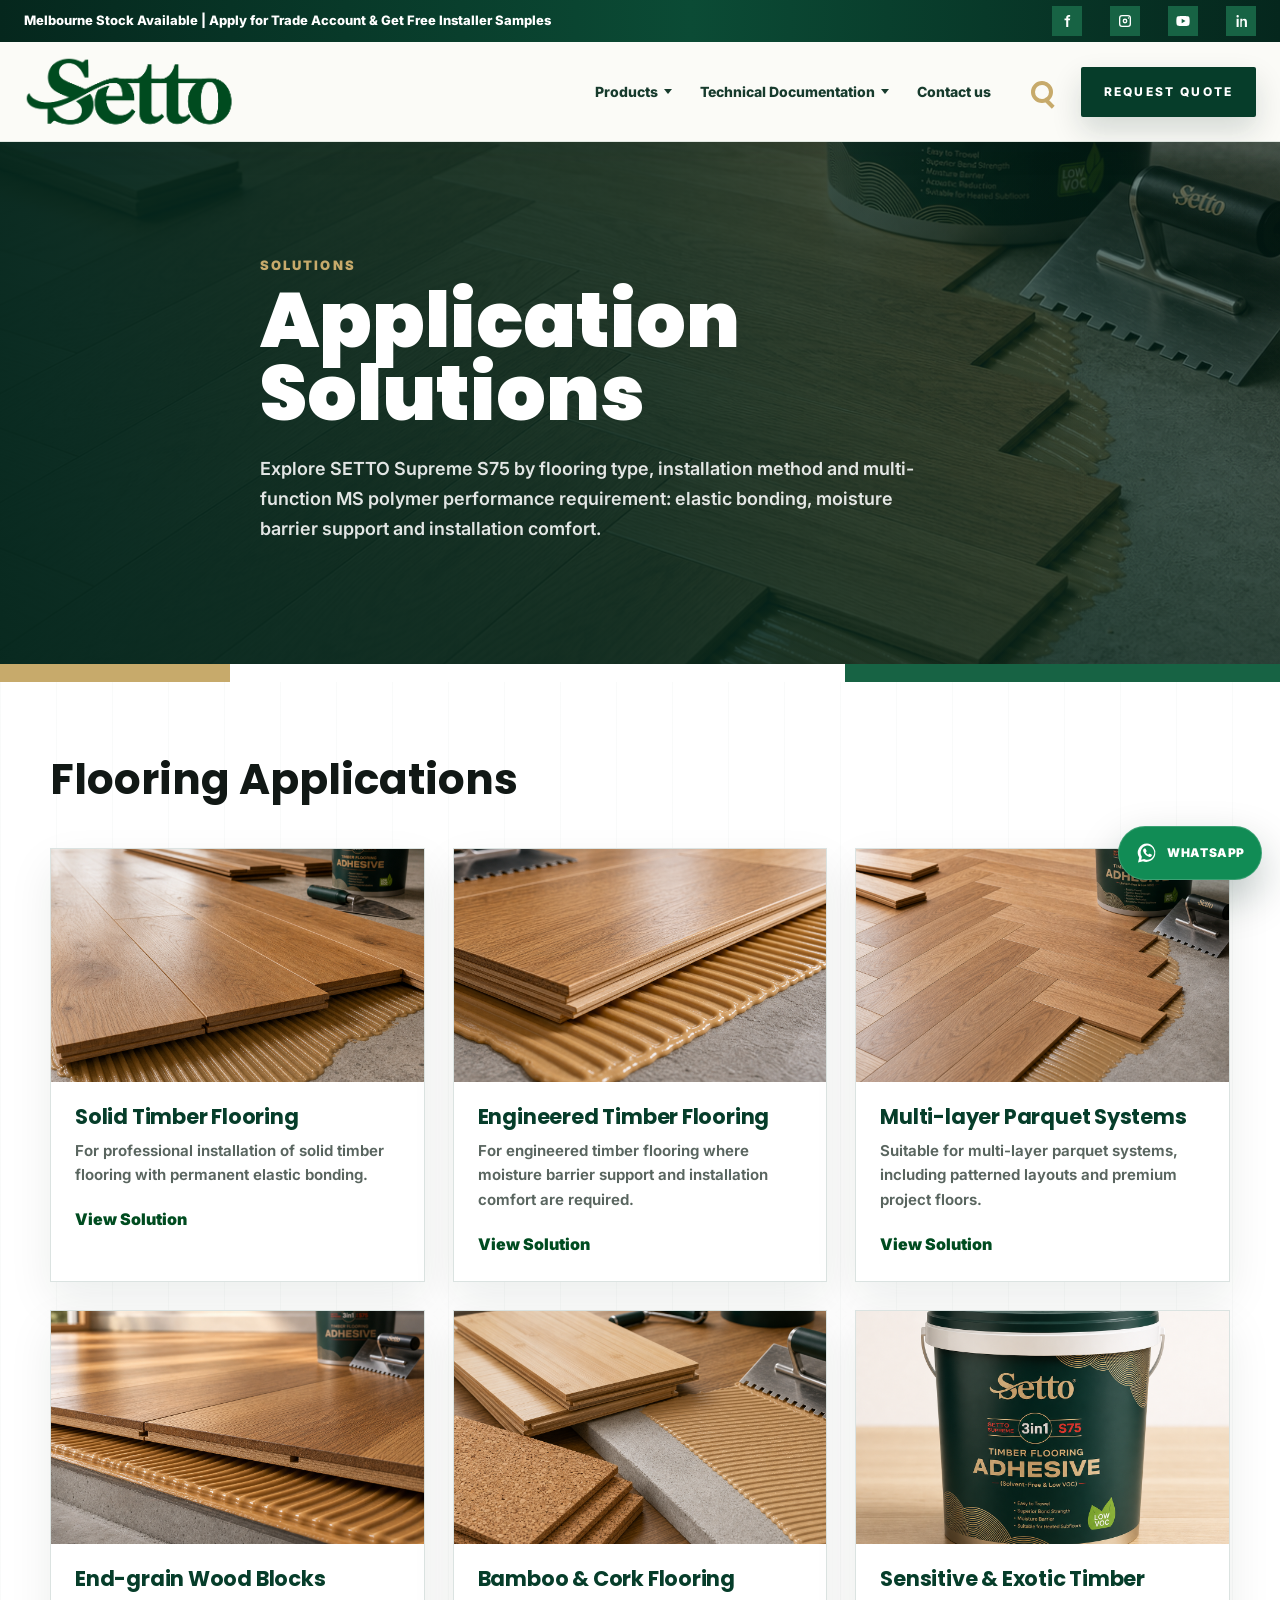
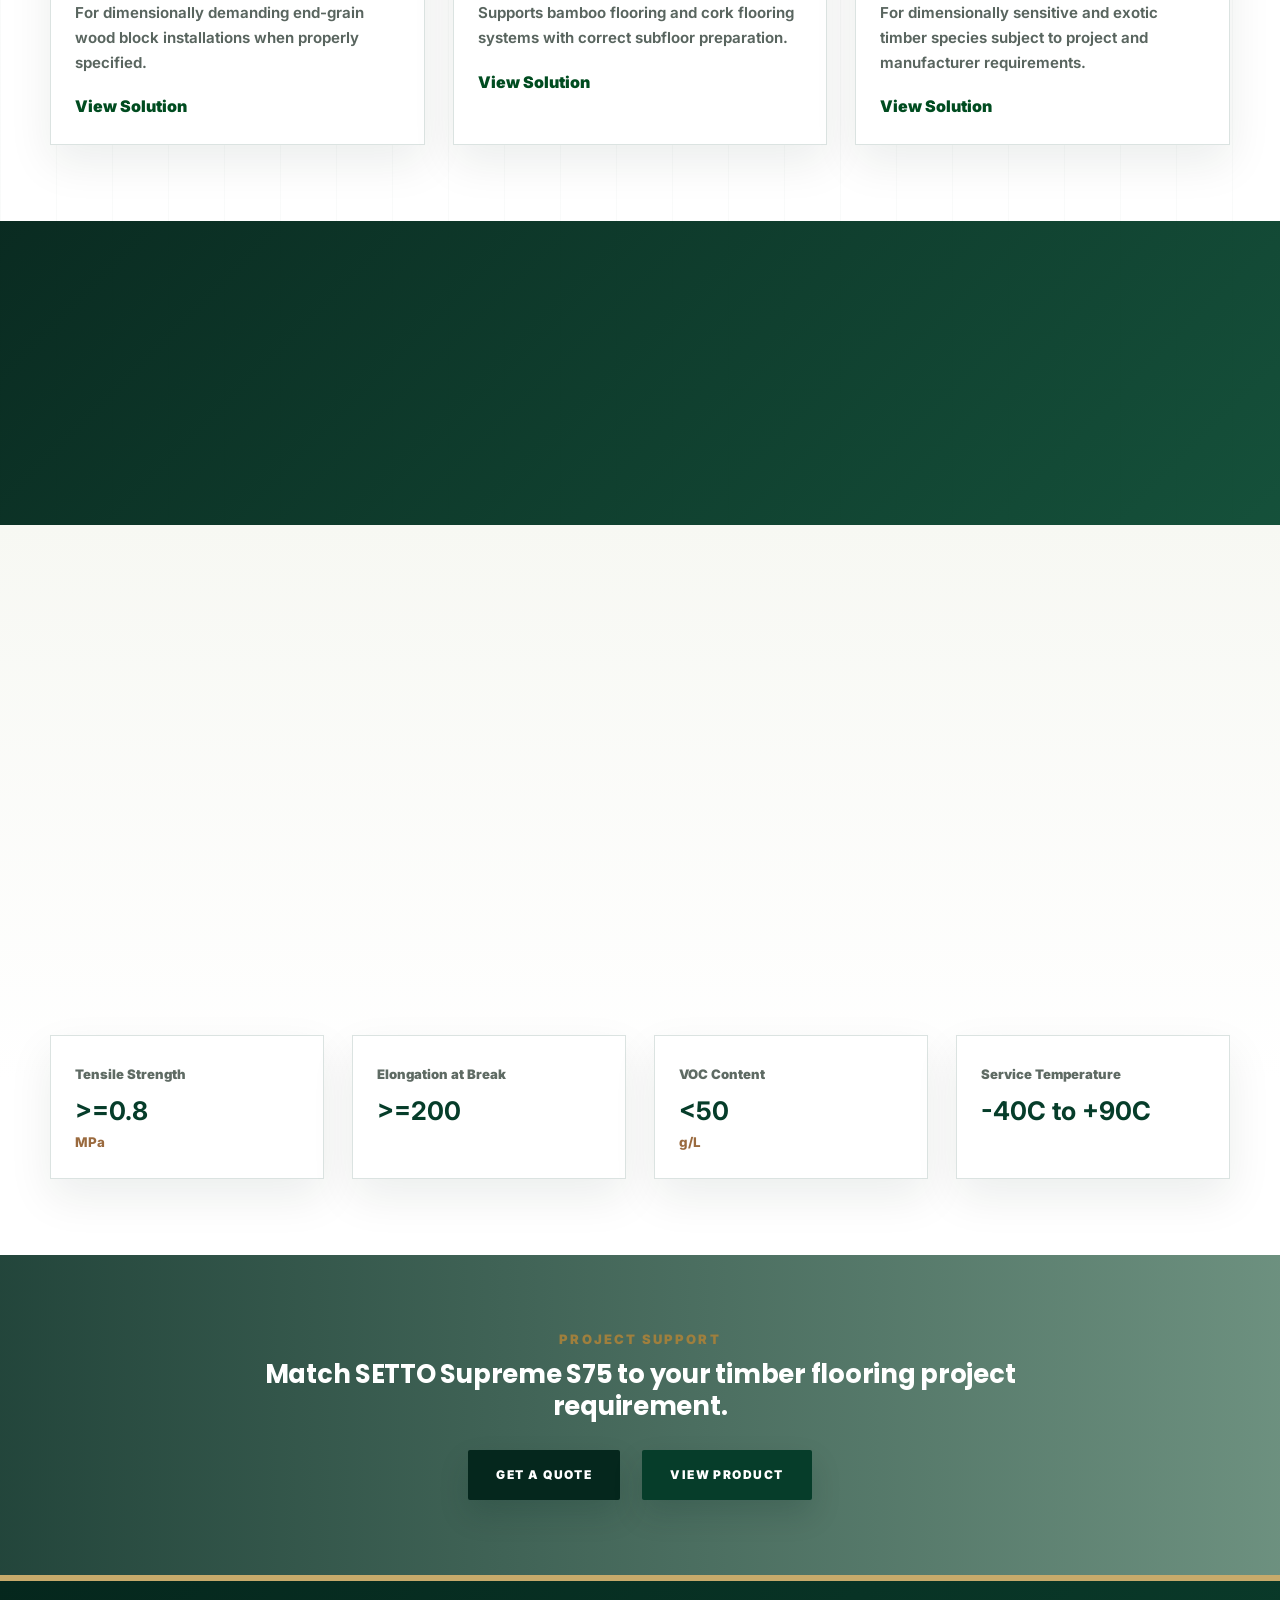
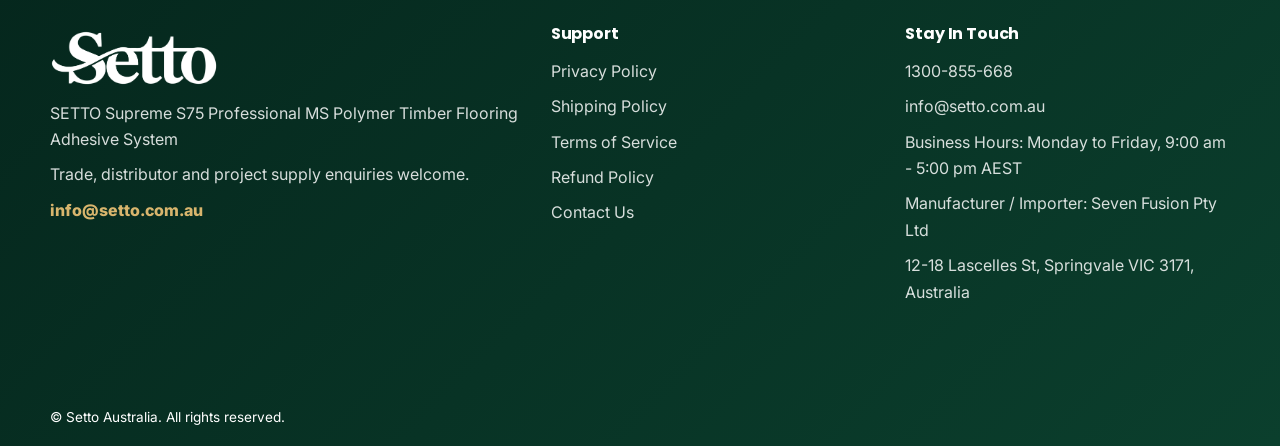
==== commit 682aed4b: "Revert "Update SETTO product packaging imagery" This reverts commit 7bbeb623f6c462821eae1949545e171a" ====
--- a/applications.html
+++ b/applications.html
@@ -16,7 +16,7 @@
 
     <main class="replica-main replica-subpage">
         <section class="replica-page-hero">
-            <img src="/assets/generated/setto-v5/white-application-trowel-wide.png" data-image-key="herringboneProject" alt="SETTO Supreme S75 timber flooring application">
+            <img src="/assets/generated/setto-v2/herringbone-flooring-card.png" data-image-key="herringboneProject" alt="SETTO Supreme S75 timber flooring application">
             <div class="container replica-page-hero-inner">
                 <p class="red-kicker">Solutions</p>
                 <h1>Application Solutions</h1>
--- a/style.css
+++ b/style.css
@@ -3098,7 +3098,7 @@
     color: #fff;
     background:
         linear-gradient(135deg, rgba(6,45,34,0.92), rgba(6,45,34,0.74)),
-        url("/assets/generated/setto-v5/white-application-trowel.png") center / cover;
+        url("/assets/generated/setto-v2/full-coverage-bonding-card.png") center / cover;
     text-align: center;
 }
 
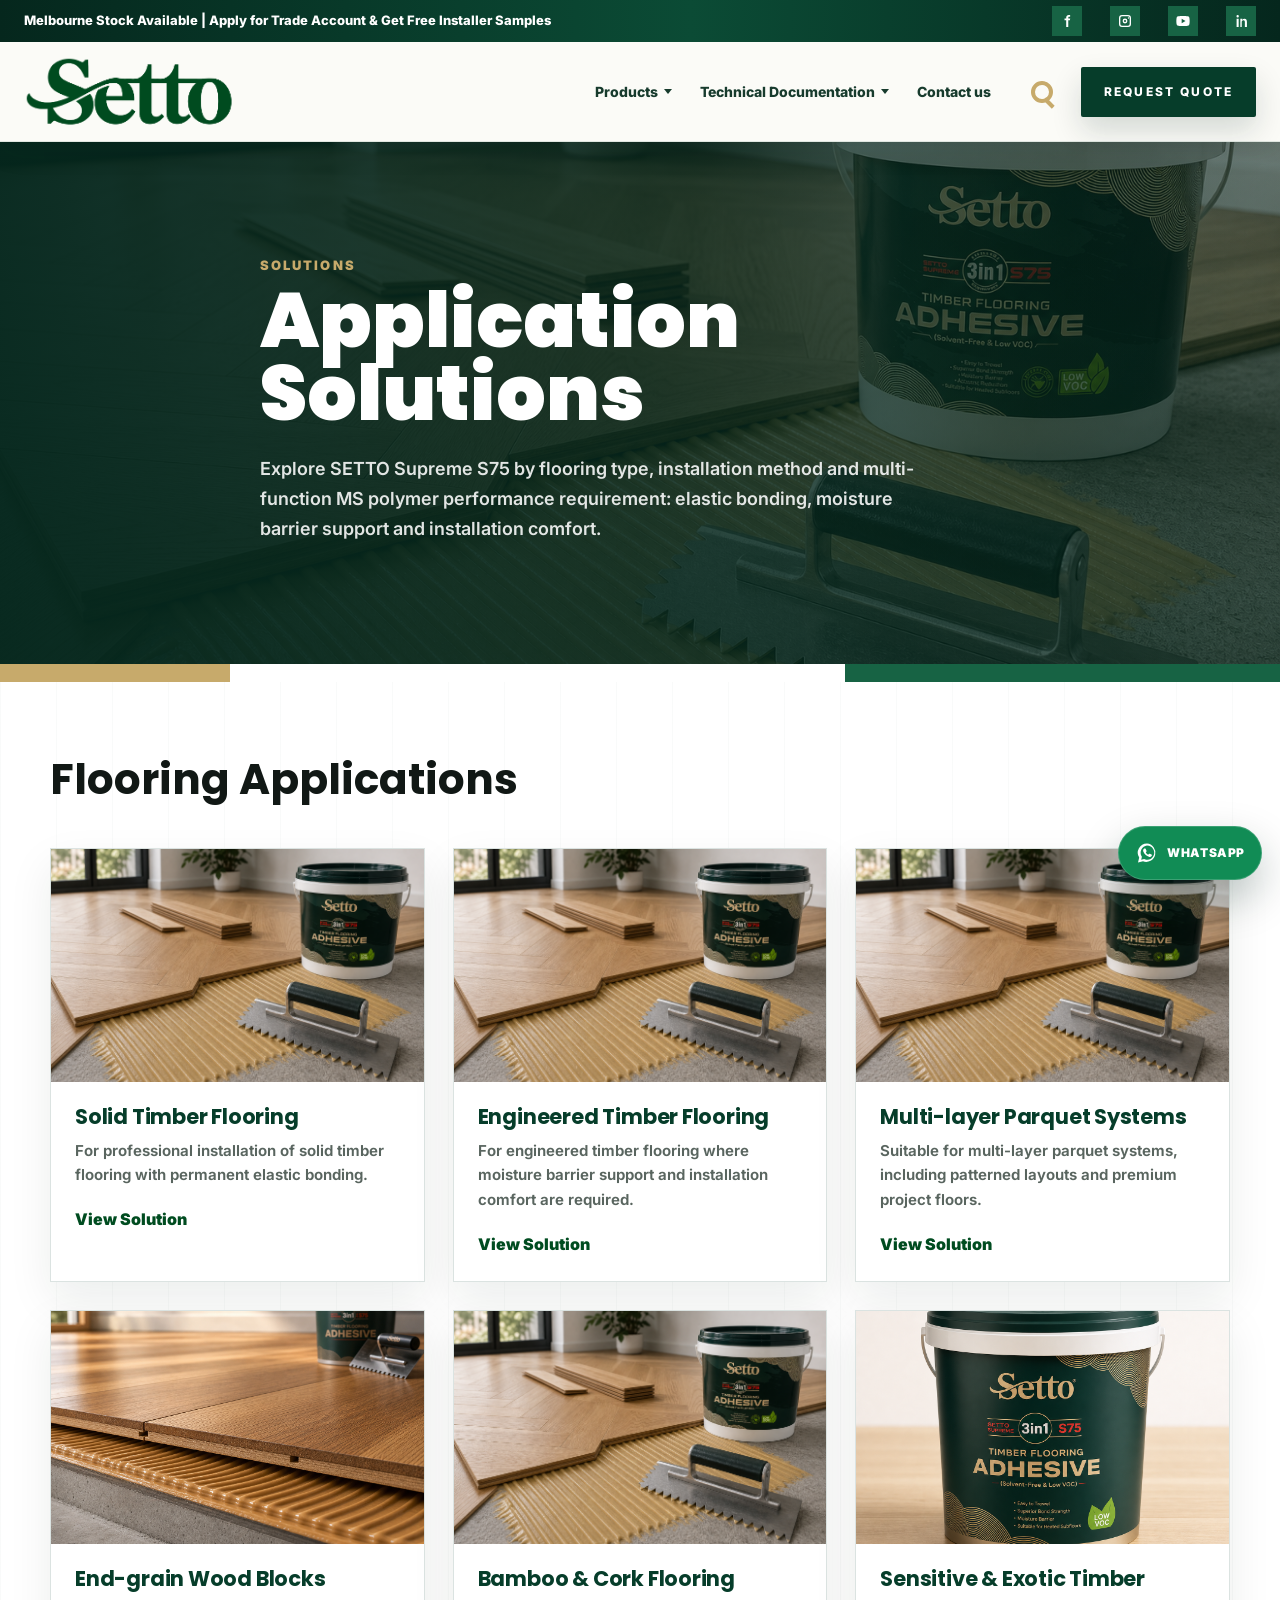
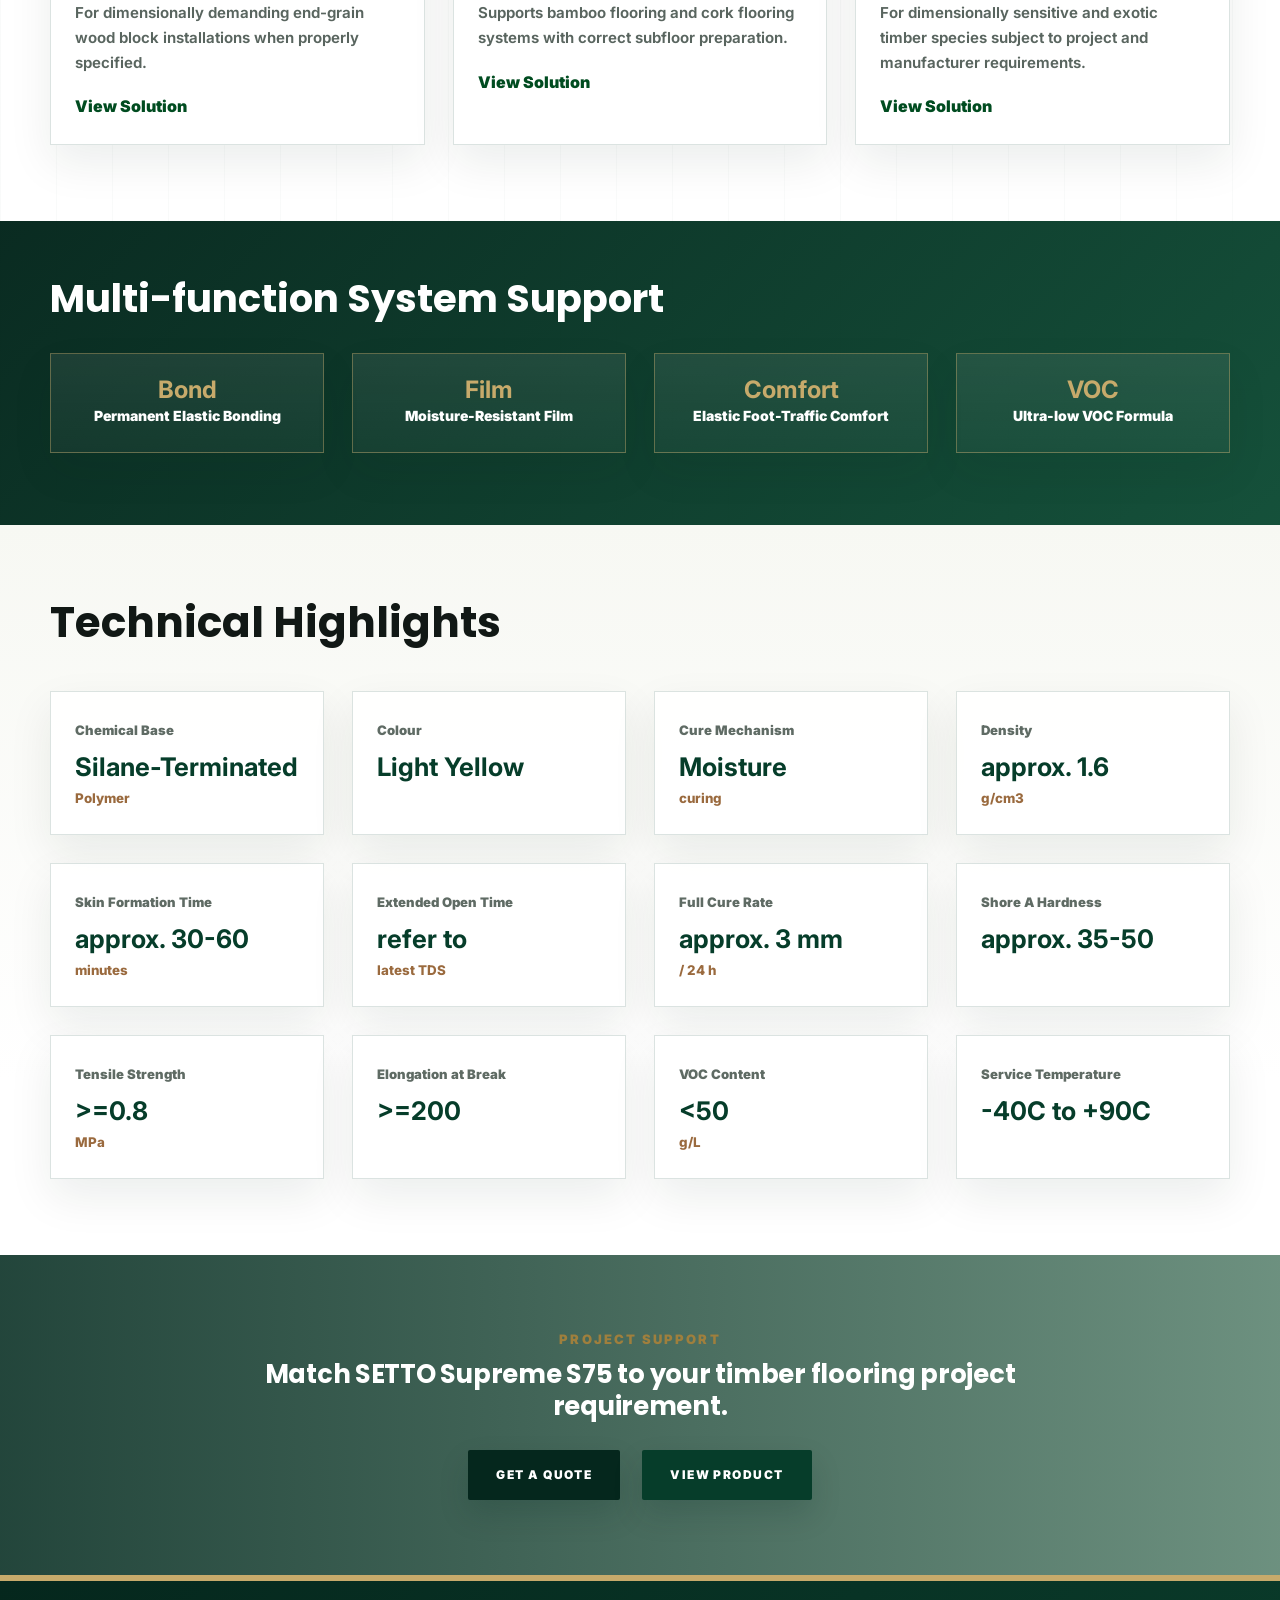
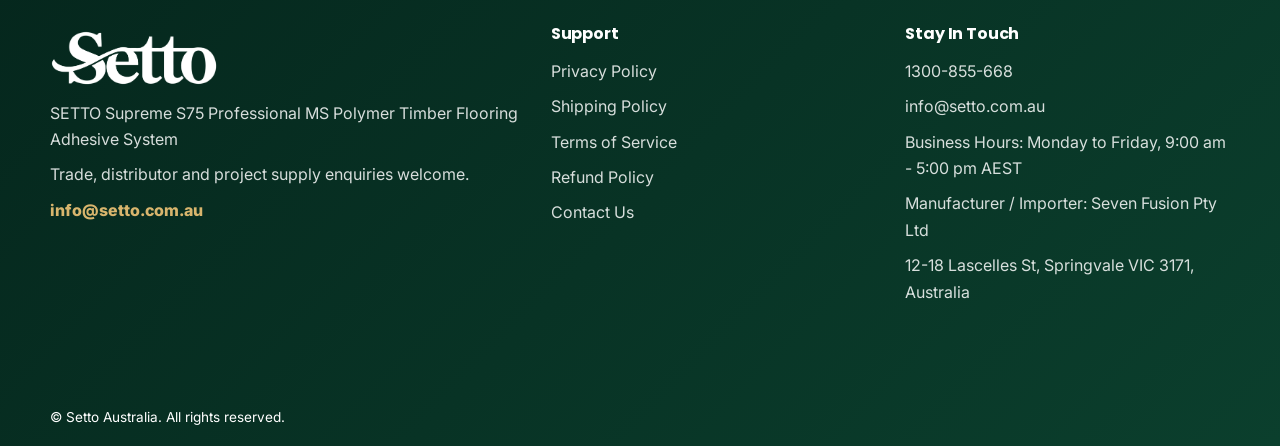
==== commit 60f05730: "Improve V-notch trowel imagery" ====
--- a/applications.html
+++ b/applications.html
@@ -16,7 +16,7 @@
 
     <main class="replica-main replica-subpage">
         <section class="replica-page-hero">
-            <img src="/assets/generated/setto-v2/herringbone-flooring-card.png" data-image-key="herringboneProject" alt="SETTO Supreme S75 timber flooring application">
+            <img src="/assets/generated/setto-v9/timber-application-vnotch.png" data-image-key="herringboneProject" alt="SETTO Supreme S75 timber flooring application">
             <div class="container replica-page-hero-inner">
                 <p class="red-kicker">Solutions</p>
                 <h1>Application Solutions</h1>
--- a/style.css
+++ b/style.css
@@ -3098,7 +3098,7 @@
     color: #fff;
     background:
         linear-gradient(135deg, rgba(6,45,34,0.92), rgba(6,45,34,0.74)),
-        url("/assets/generated/setto-v2/full-coverage-bonding-card.png") center / cover;
+        url("/assets/generated/setto-v9/full-coverage-bonding-vnotch.png") center / cover;
     text-align: center;
 }
 
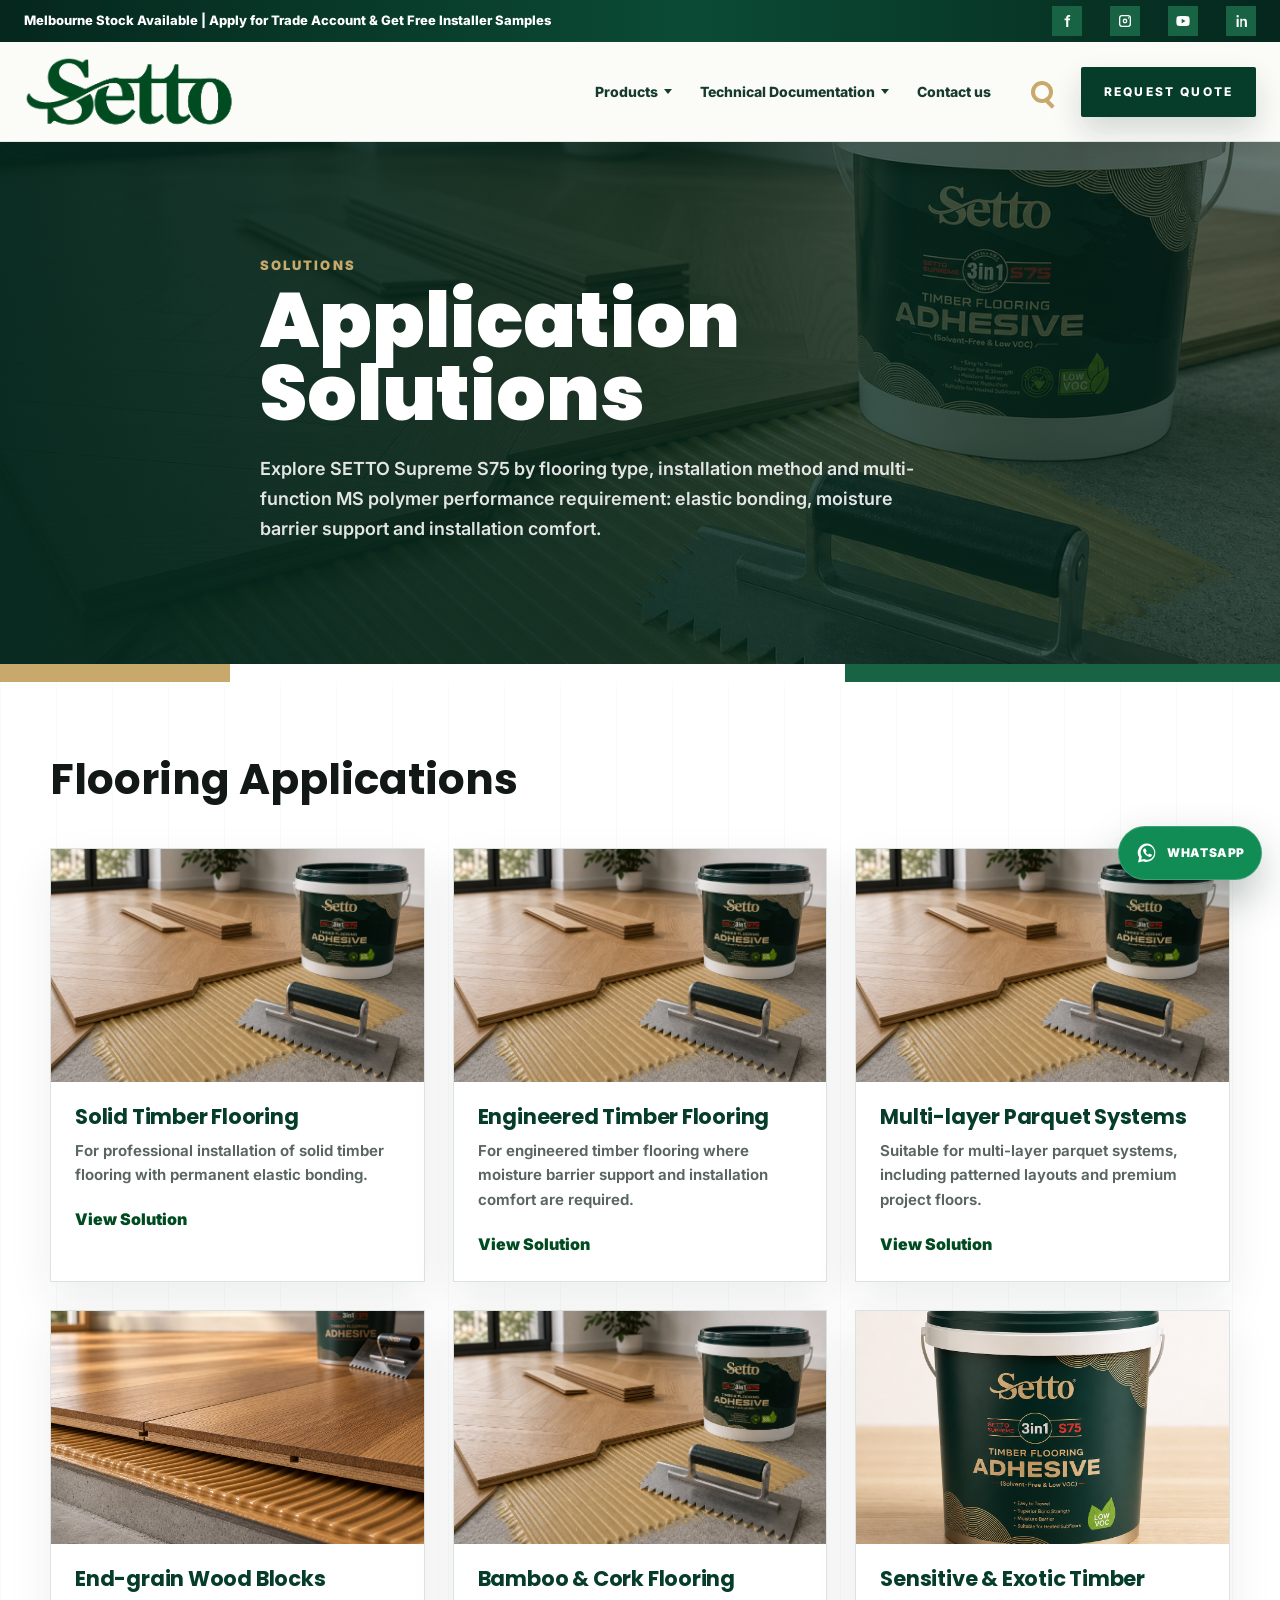
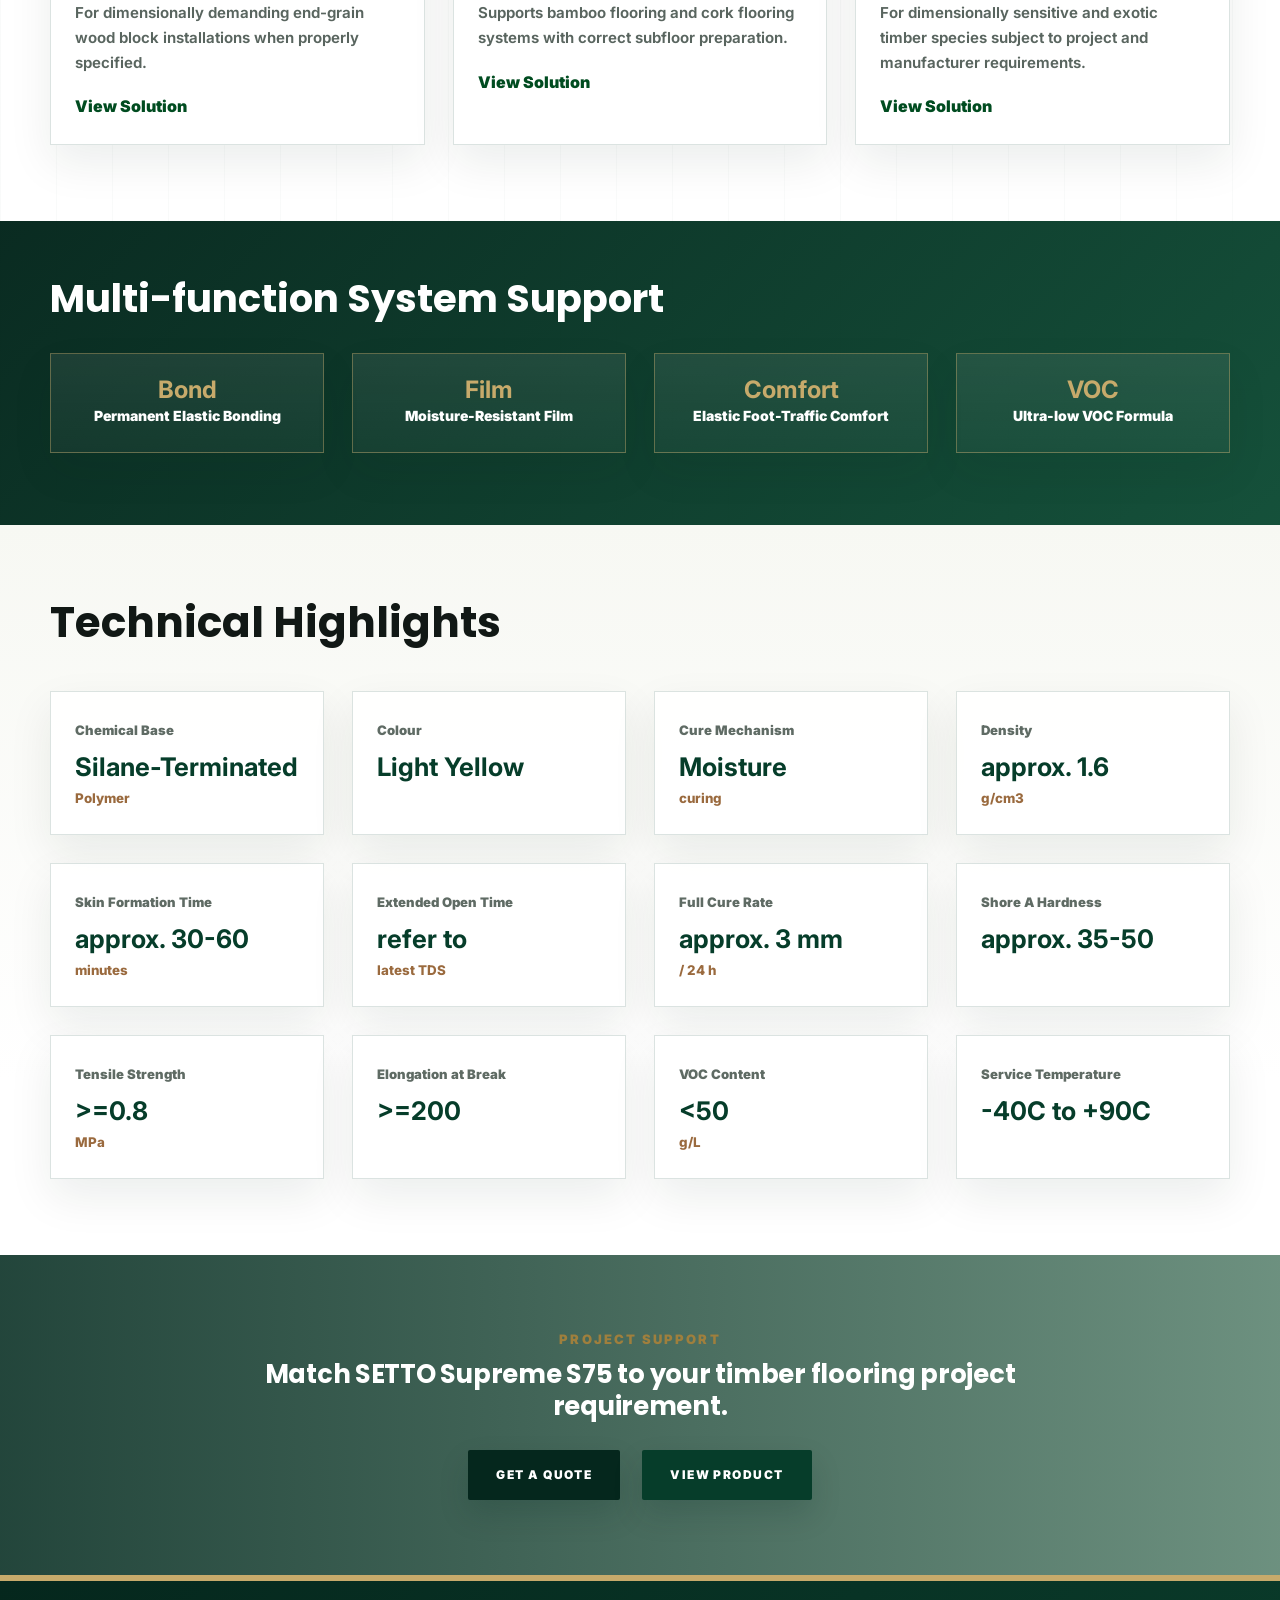
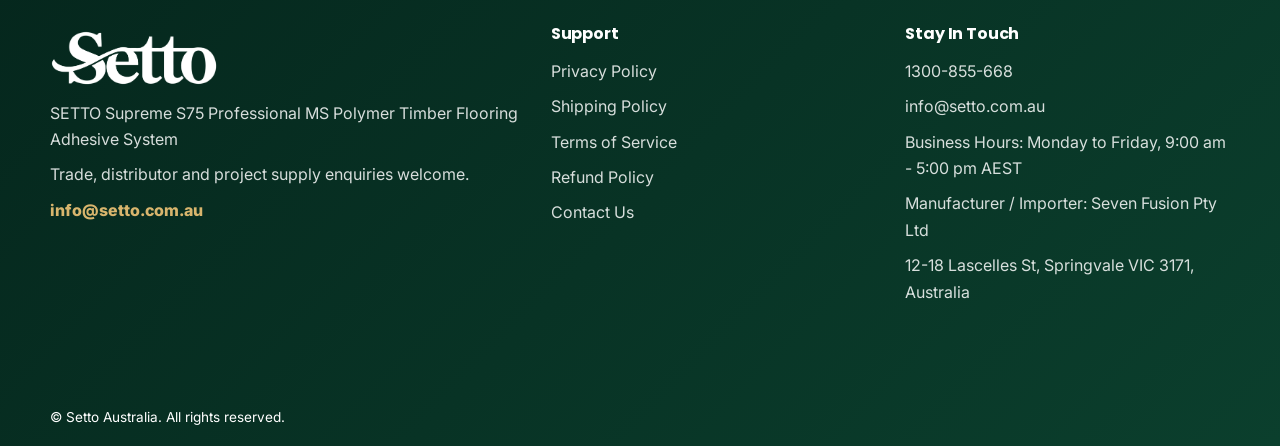
==== commit 57f23146: "Normalize adhesive color across site imagery" ====
--- a/applications.html
+++ b/applications.html
@@ -16,7 +16,7 @@
 
     <main class="replica-main replica-subpage">
         <section class="replica-page-hero">
-            <img src="/assets/generated/setto-v9/timber-application-vnotch.png" data-image-key="herringboneProject" alt="SETTO Supreme S75 timber flooring application">
+            <img src="/assets/generated/setto-v11/timber-application-vnotch-adhesive-color.png" data-image-key="herringboneProject" alt="SETTO Supreme S75 timber flooring application">
             <div class="container replica-page-hero-inner">
                 <p class="red-kicker">Solutions</p>
                 <h1>Application Solutions</h1>
--- a/style.css
+++ b/style.css
@@ -3098,7 +3098,7 @@
     color: #fff;
     background:
         linear-gradient(135deg, rgba(6,45,34,0.92), rgba(6,45,34,0.74)),
-        url("/assets/generated/setto-v9/full-coverage-bonding-vnotch.png") center / cover;
+        url("/assets/generated/setto-v11/full-coverage-bonding-vnotch-adhesive-color.png") center / cover;
     text-align: center;
 }
 
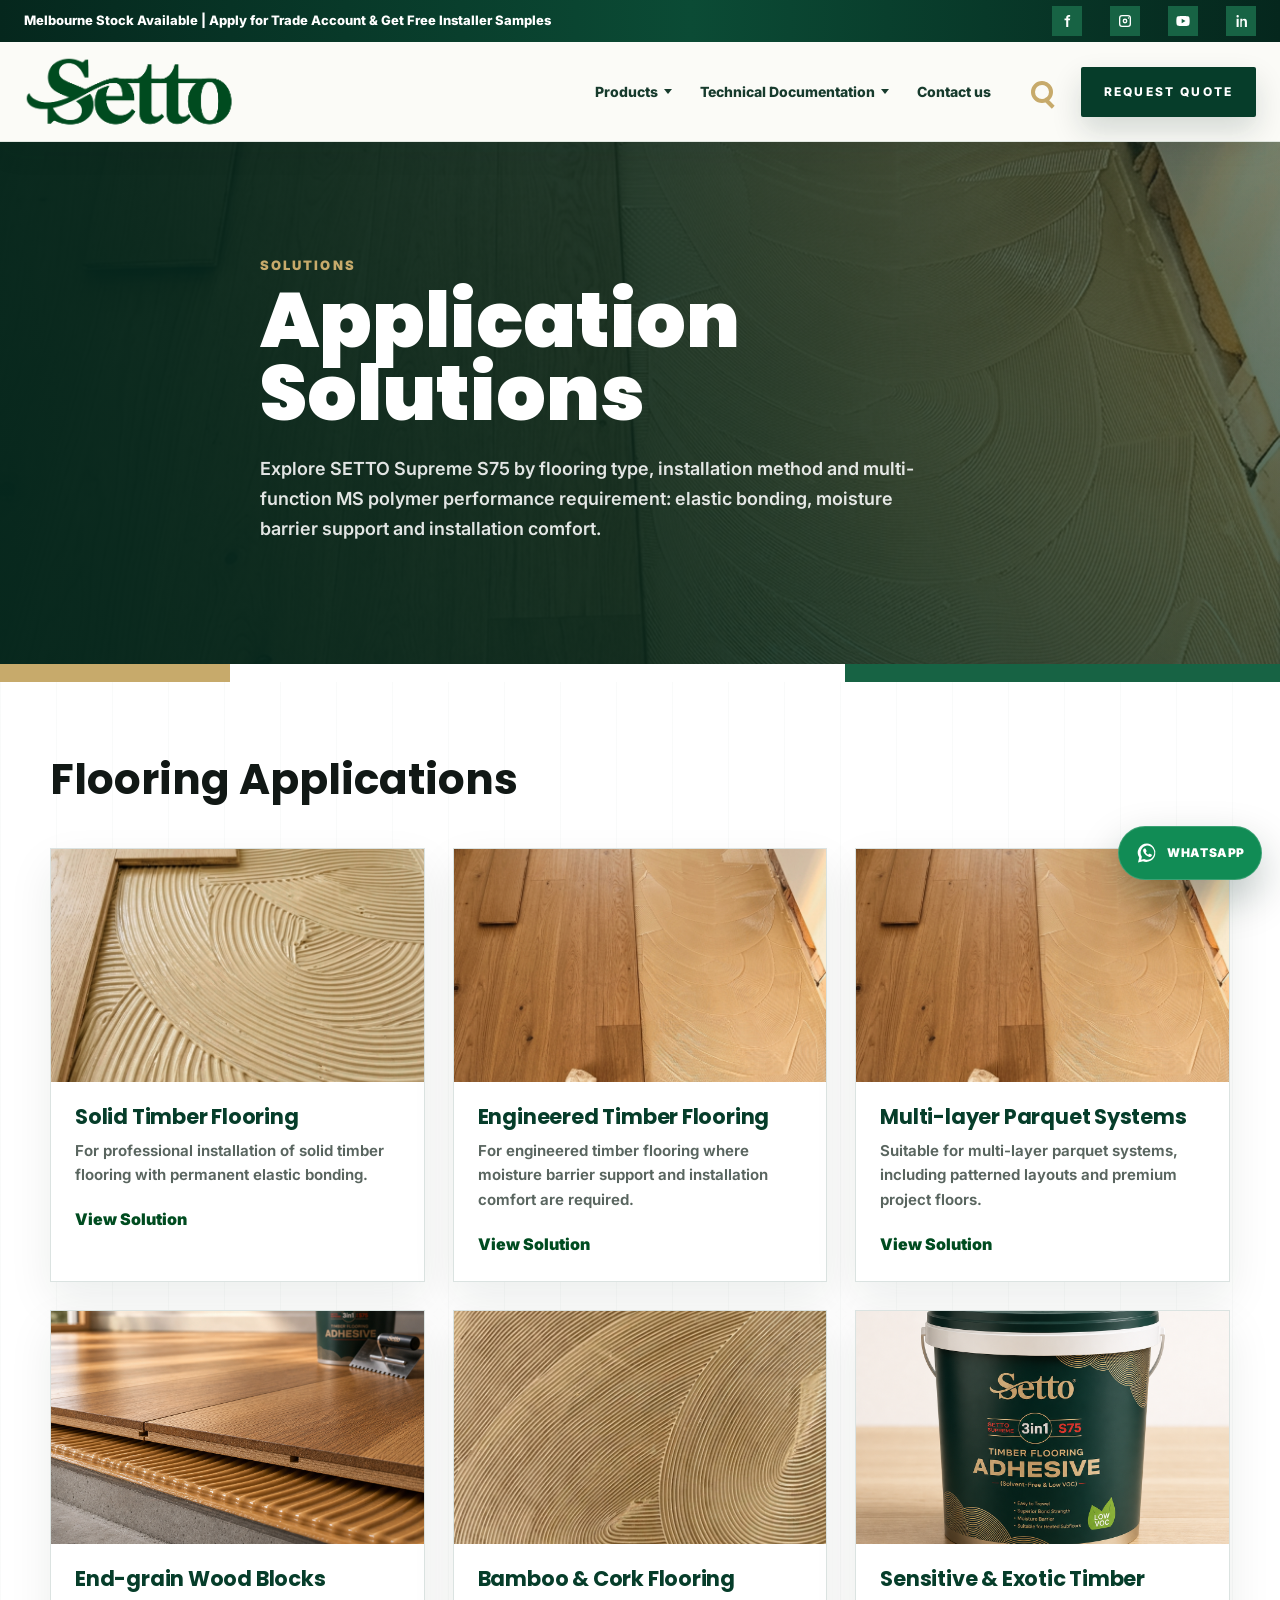
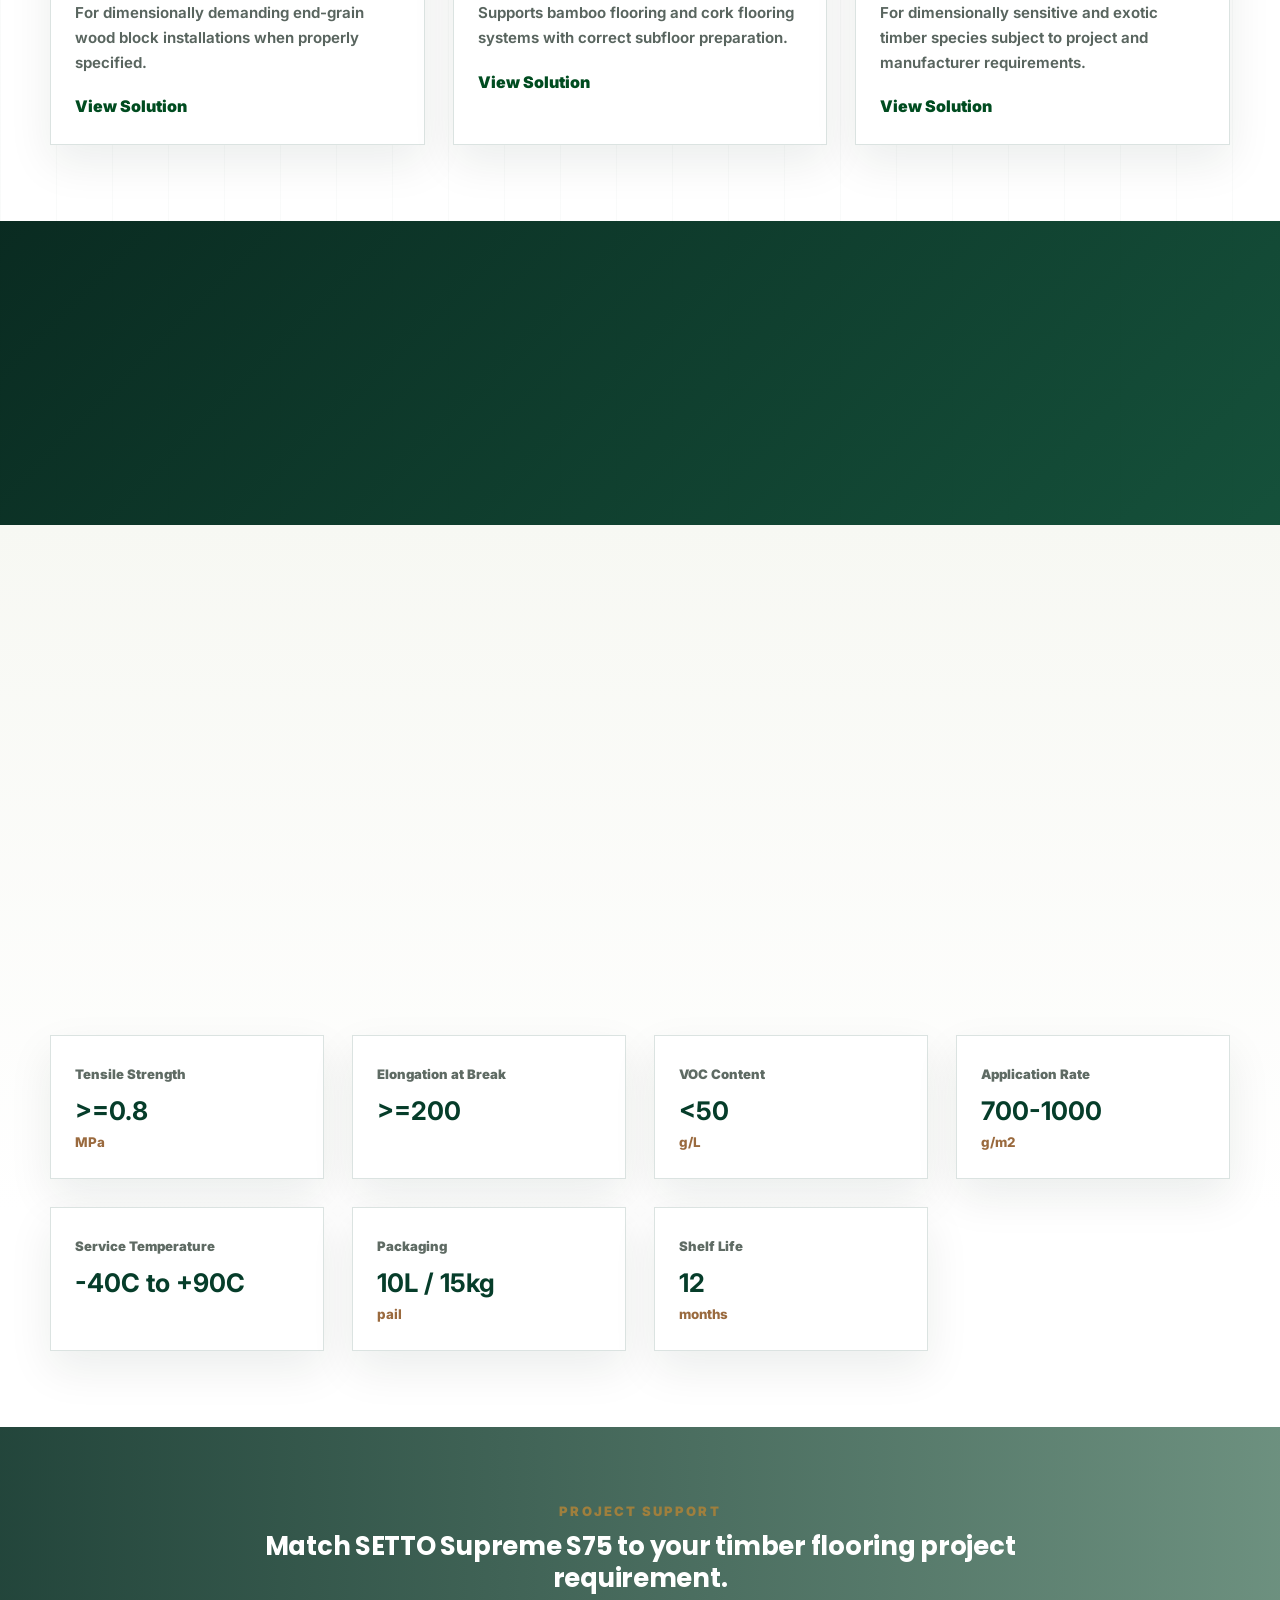
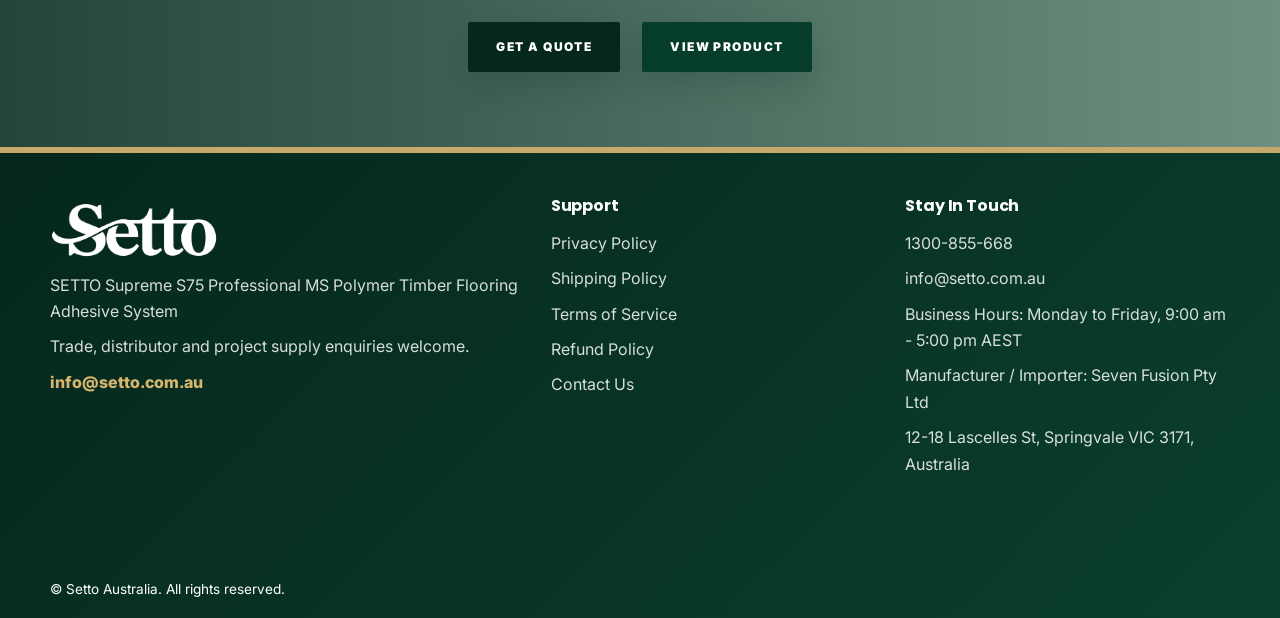
==== commit 86198493: "Use real adhesive installation imagery" ====
--- a/applications.html
+++ b/applications.html
@@ -16,7 +16,7 @@
 
     <main class="replica-main replica-subpage">
         <section class="replica-page-hero">
-            <img src="/assets/generated/setto-v11/timber-application-vnotch-adhesive-color.png" data-image-key="herringboneProject" alt="SETTO Supreme S75 timber flooring application">
+            <img src="/assets/generated/setto-v13/real-flooring-installation-run-landscape.png" data-image-key="herringboneProject" alt="SETTO Supreme S75 timber flooring application">
             <div class="container replica-page-hero-inner">
                 <p class="red-kicker">Solutions</p>
                 <h1>Application Solutions</h1>
--- a/style.css
+++ b/style.css
@@ -1331,6 +1331,96 @@
     margin-top: 32px;
 }
 
+.tds-document-panel {
+    display: grid;
+    grid-template-columns: minmax(0, 1fr) auto;
+    gap: 18px 28px;
+    align-items: center;
+    margin: 0 0 28px;
+    padding: clamp(22px, 3vw, 34px);
+    border: 1px solid rgba(6, 61, 42, 0.14);
+    border-left: 5px solid #063d2a;
+    background:
+        linear-gradient(135deg, rgba(199, 170, 107, 0.13), transparent 38%),
+        #fff;
+    box-shadow: 0 18px 44px rgba(5, 39, 29, 0.08);
+}
+
+.tds-document-copy {
+    min-width: 0;
+}
+
+.tds-document-copy span {
+    color: #9f7f3d;
+    font-size: 12px;
+    font-weight: 900;
+    text-transform: uppercase;
+}
+
+.tds-document-copy h3 {
+    margin: 8px 0;
+    color: #063d2a;
+    font-size: clamp(1.6rem, 3vw, 2.6rem);
+    line-height: 1.05;
+}
+
+.tds-document-copy p {
+    max-width: 820px;
+    margin: 0;
+    color: #59655f;
+    font-size: 16px;
+    font-weight: 650;
+    line-height: 1.65;
+}
+
+.tds-document-panel .tds-chip-row {
+    grid-column: 1 / -1;
+    margin: 0;
+}
+
+.tds-preview-grid-complete,
+.product-tds-preview .tds-preview-grid {
+    align-items: start;
+}
+
+.tds-preview-grid-complete .tds-page,
+.product-tds-preview .tds-page {
+    display: grid;
+    grid-template-rows: auto auto;
+    min-height: 0;
+    padding: 14px;
+    overflow: visible;
+}
+
+.tds-preview-grid-complete .tds-page figure,
+.product-tds-preview .tds-page figure,
+.installation-page .tds-page figure {
+    aspect-ratio: 1190 / 1684;
+    width: 100%;
+    min-height: 0;
+    overflow: hidden;
+    place-items: center;
+}
+
+.tds-preview-grid-complete .tds-page img,
+.product-tds-preview .tds-page img,
+.installation-page .tds-page img,
+.tds-page img {
+    display: block;
+    width: 100%;
+    height: auto;
+    aspect-ratio: 1190 / 1684;
+    object-fit: contain;
+    object-position: center;
+    border: 0;
+    background: #fff;
+}
+
+.product-tds-preview .tds-page img {
+    min-height: 0;
+    box-shadow: none;
+}
+
 .tab-panel ul {
     margin: 16px 0 0;
     color: var(--muted);
@@ -3098,7 +3188,7 @@
     color: #fff;
     background:
         linear-gradient(135deg, rgba(6,45,34,0.92), rgba(6,45,34,0.74)),
-        url("/assets/generated/setto-v11/full-coverage-bonding-vnotch-adhesive-color.png") center / cover;
+        url("/assets/generated/setto-v13/real-adhesive-board-closeup-landscape.png") center / cover;
     text-align: center;
 }
 
@@ -5376,3 +5466,42 @@
         padding: 10px 12px;
     }
 }
+
+/* Final TDS preview safeguards: pages must remain complete and uncropped. */
+.certificate-section .tds-preview-grid,
+.product-tds-preview .tds-preview-grid {
+    align-items: start;
+}
+
+.certificate-section .tds-page,
+.product-tds-preview .tds-page {
+    min-height: 0;
+}
+
+.certificate-section .tds-page figure,
+.product-tds-preview .tds-page figure {
+    aspect-ratio: 1190 / 1684;
+    width: 100%;
+}
+
+.certificate-section .tds-page img,
+.product-tds-preview .tds-page img {
+    width: 100%;
+    height: auto;
+    min-height: 0;
+    max-height: none;
+    aspect-ratio: 1190 / 1684;
+    object-fit: contain;
+    object-position: center;
+}
+
+@media (max-width: 980px) {
+    .tds-document-panel {
+        grid-template-columns: 1fr;
+    }
+
+    .tds-preview-grid-complete,
+    .product-tds-preview .tds-preview-grid {
+        grid-template-columns: 1fr;
+    }
+}
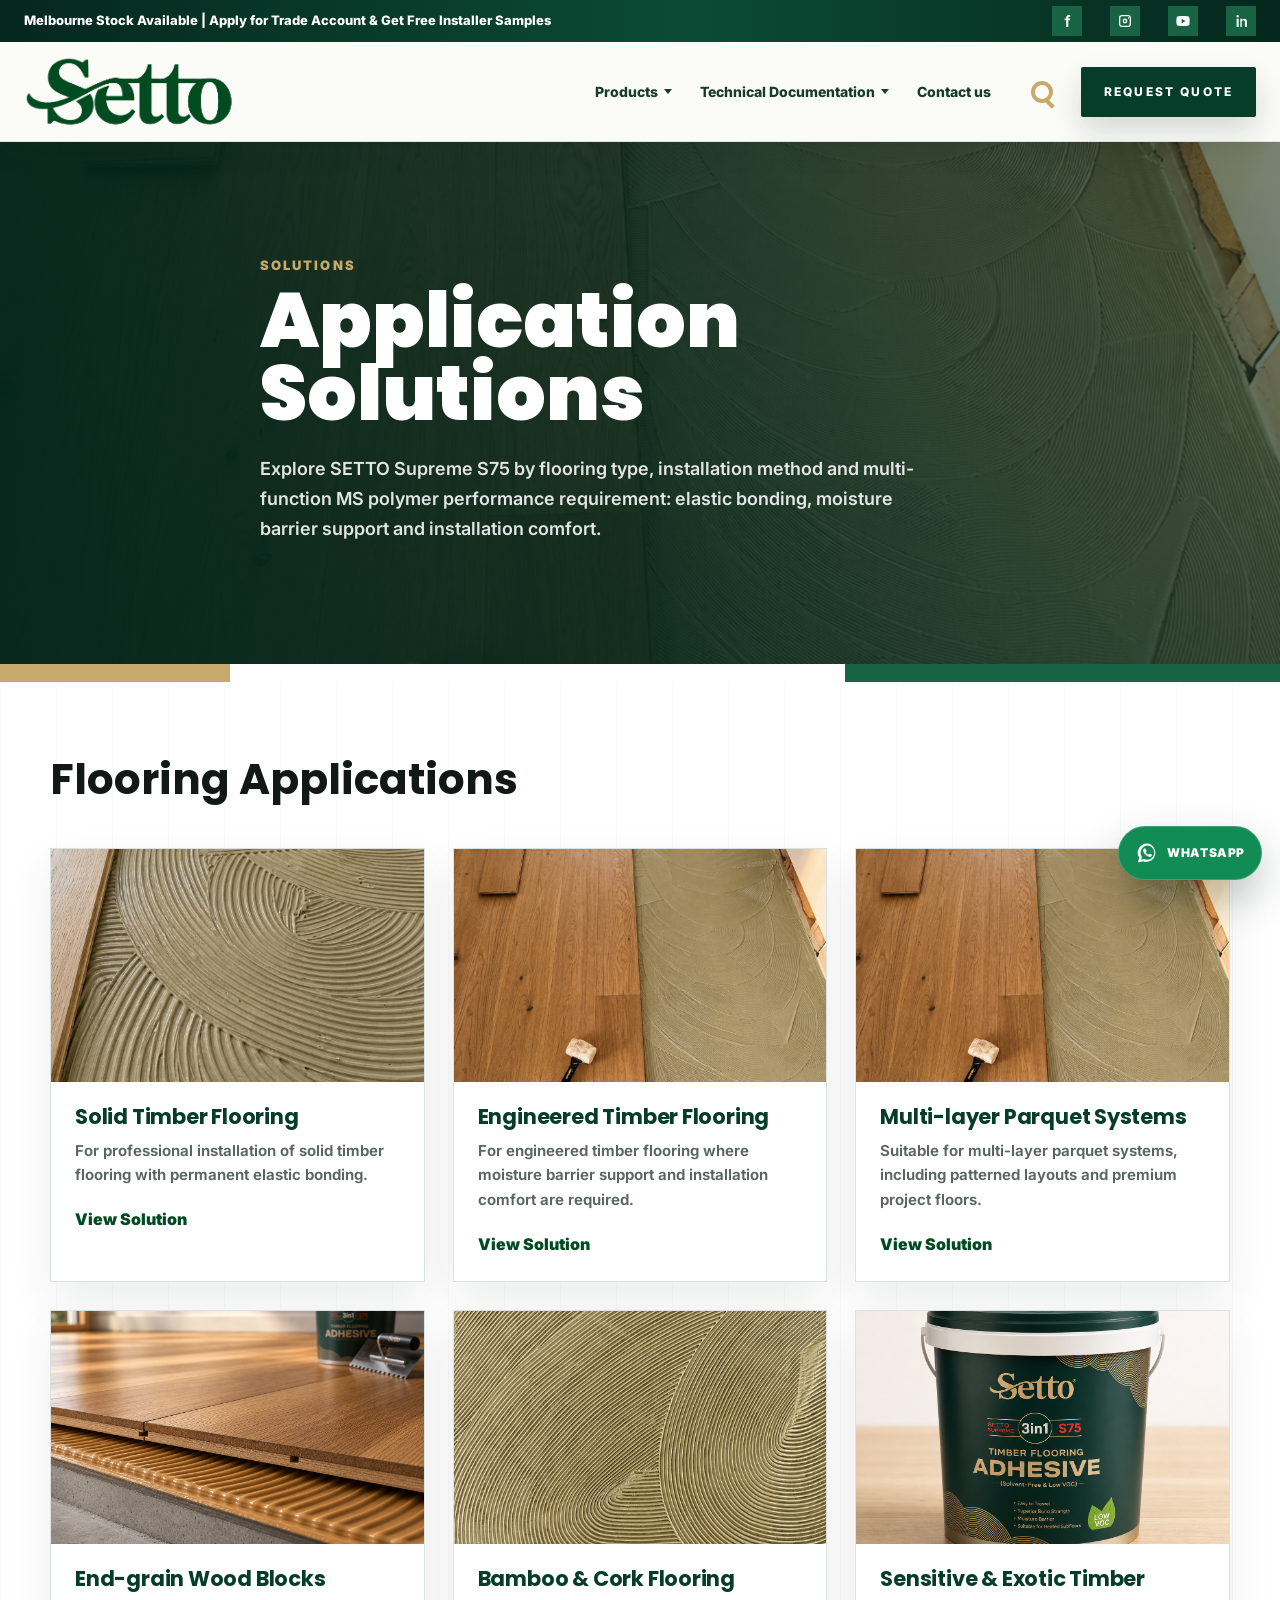
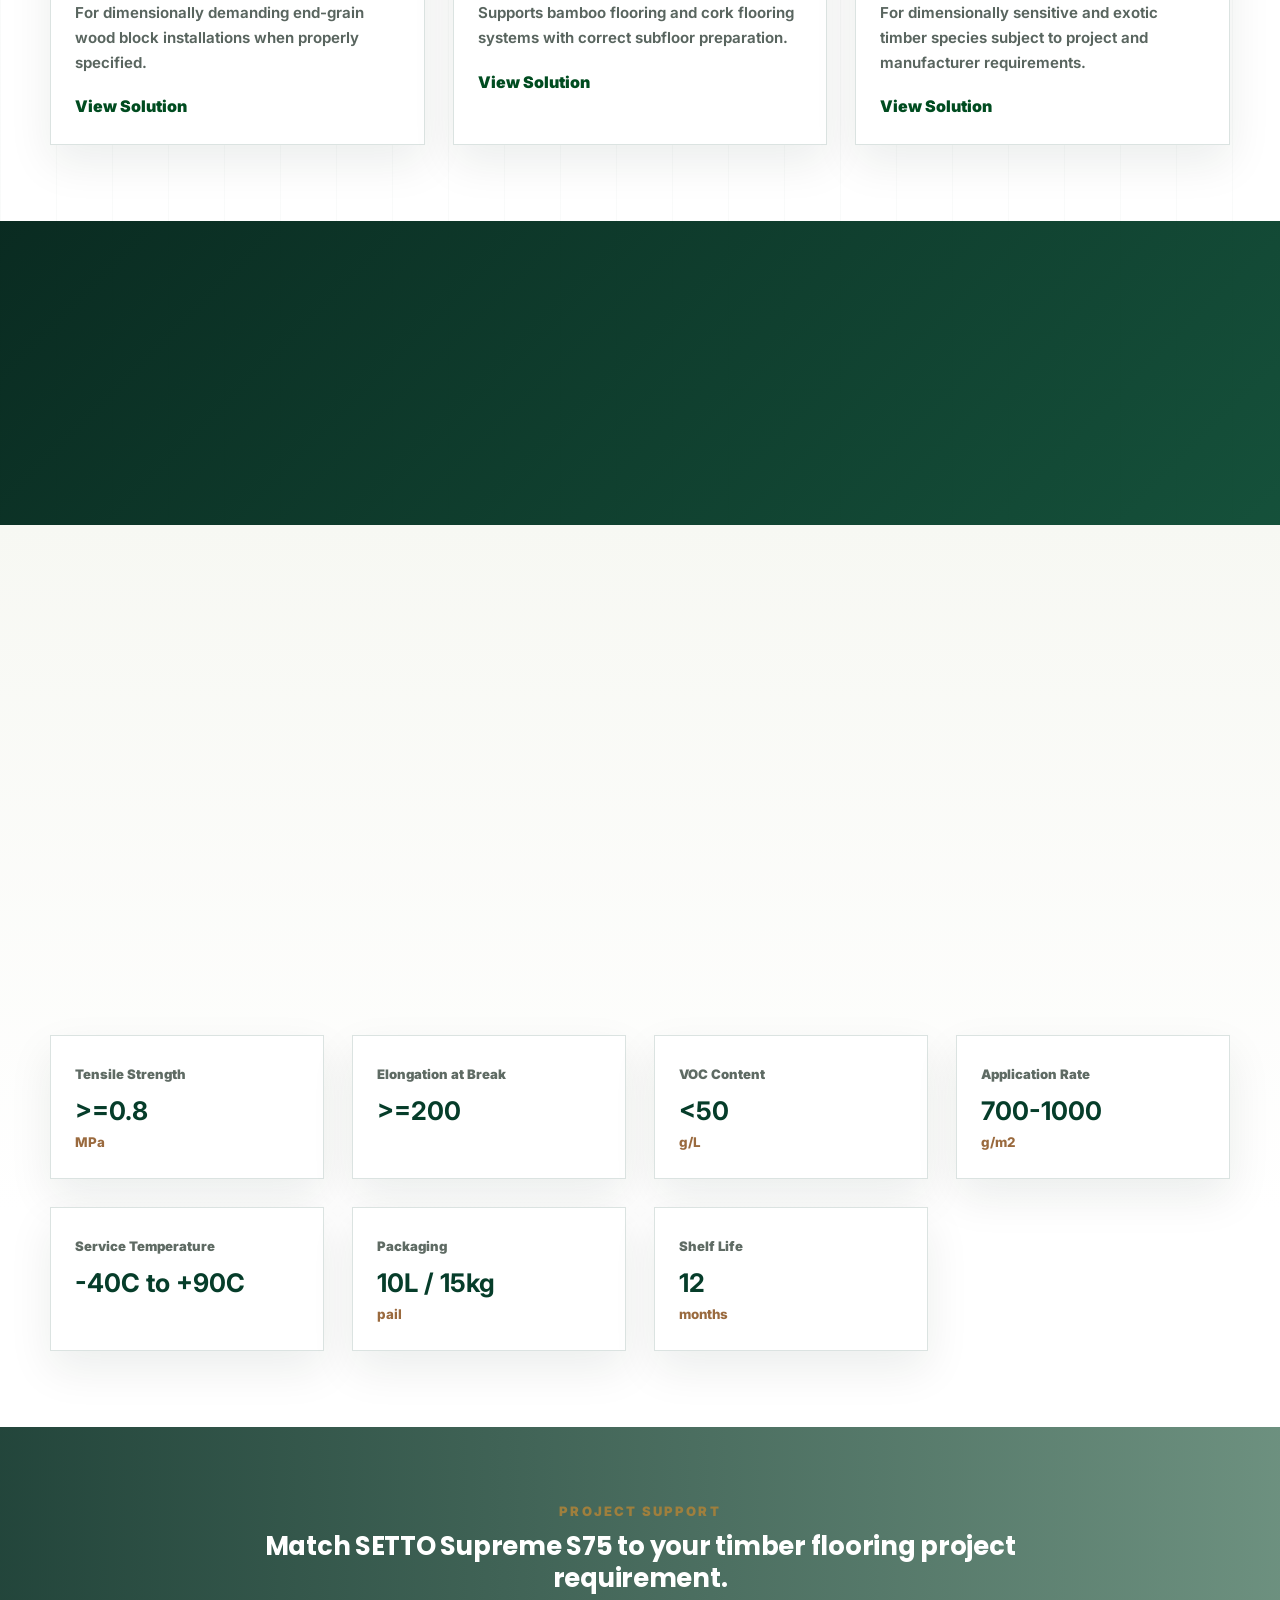
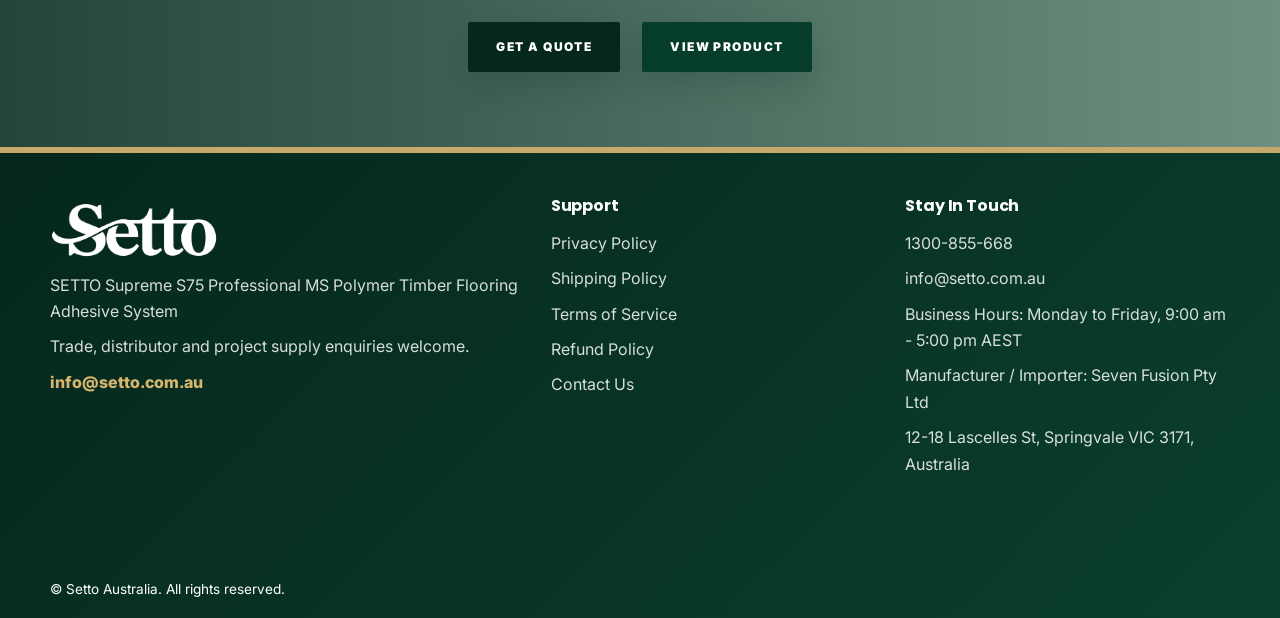
==== commit d7cc025e: "Use updated adhesive application images" ====
--- a/applications.html
+++ b/applications.html
@@ -16,7 +16,7 @@
 
     <main class="replica-main replica-subpage">
         <section class="replica-page-hero">
-            <img src="/assets/generated/setto-v13/real-flooring-installation-run-landscape.png" data-image-key="herringboneProject" alt="SETTO Supreme S75 timber flooring application">
+            <img src="/assets/generated/setto-v15/installation-floor-run.png" data-image-key="herringboneProject" alt="SETTO Supreme S75 timber flooring application">
             <div class="container replica-page-hero-inner">
                 <p class="red-kicker">Solutions</p>
                 <h1>Application Solutions</h1>
--- a/style.css
+++ b/style.css
@@ -3188,7 +3188,7 @@
     color: #fff;
     background:
         linear-gradient(135deg, rgba(6,45,34,0.92), rgba(6,45,34,0.74)),
-        url("/assets/generated/setto-v13/real-adhesive-board-closeup-landscape.png") center / cover;
+        url("/assets/generated/setto-v15/vnotch-board-adhesive-closeup.png") center / cover;
     text-align: center;
 }
 
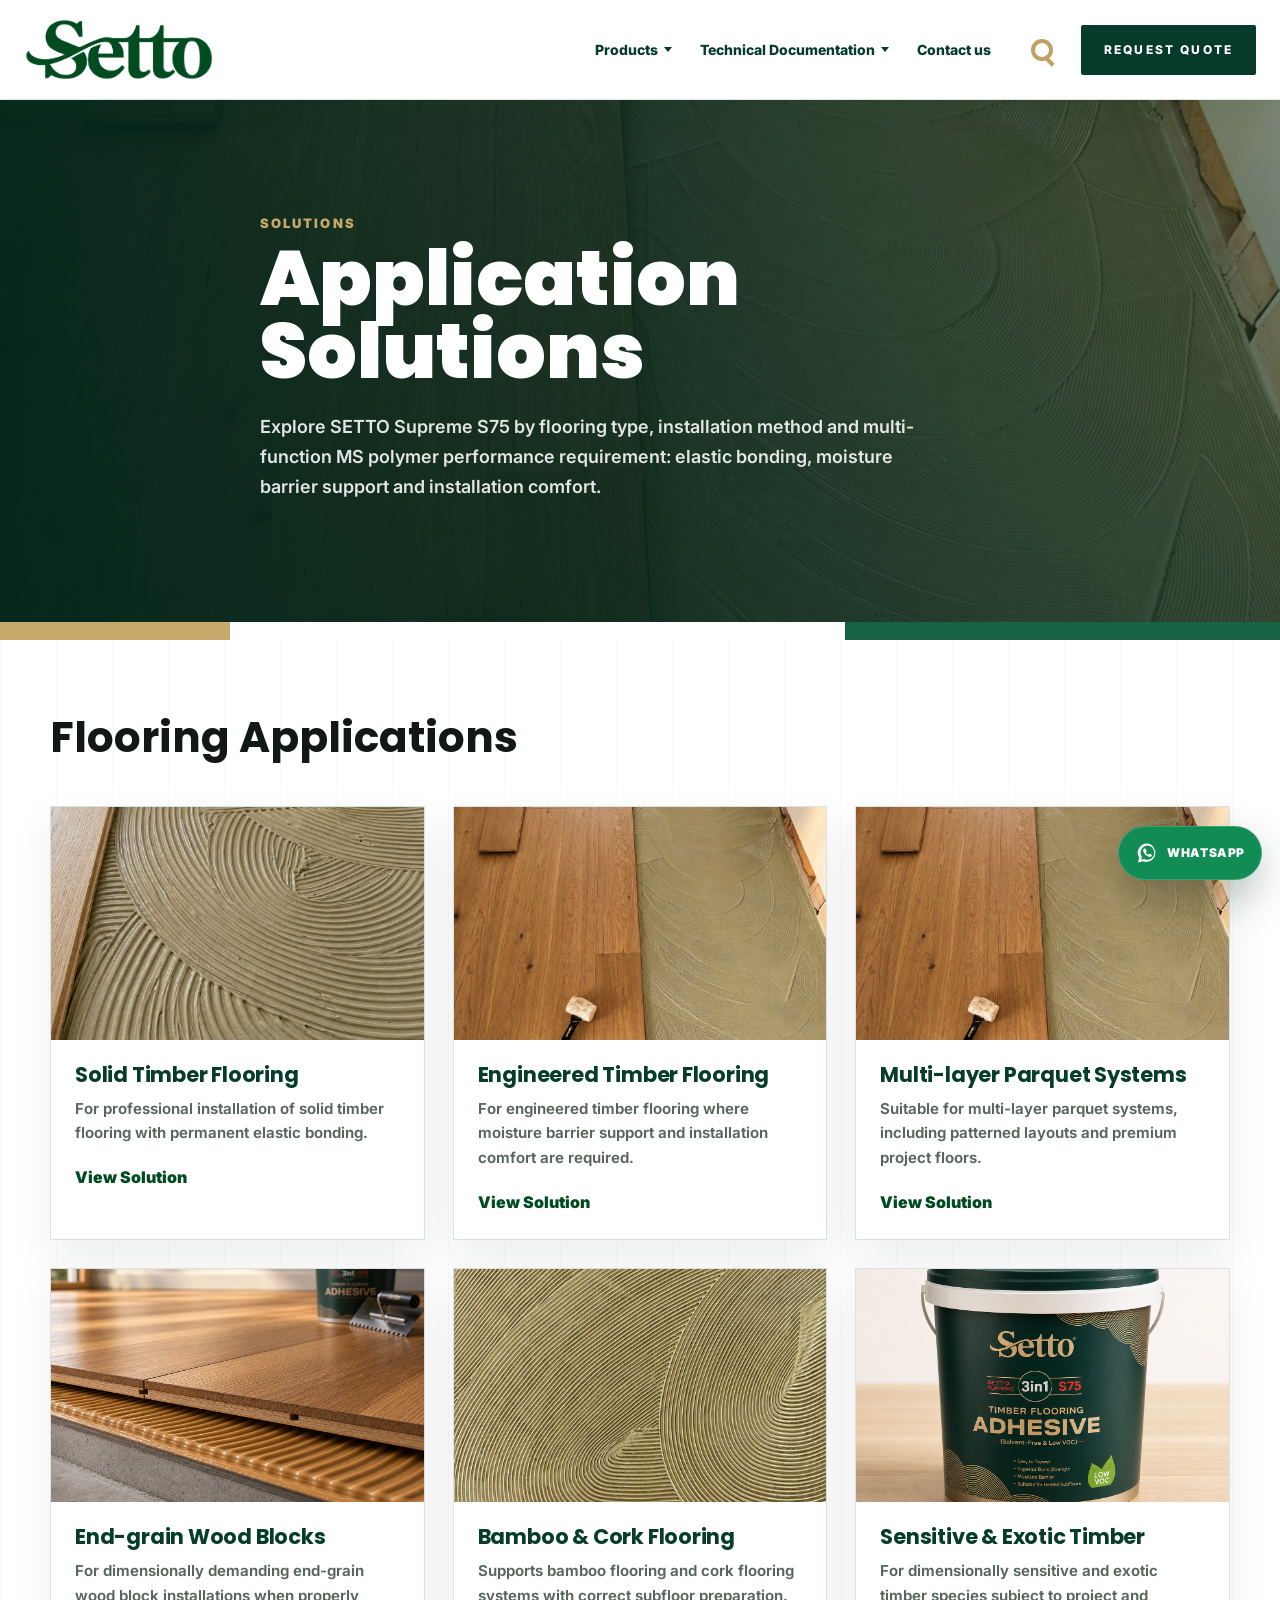
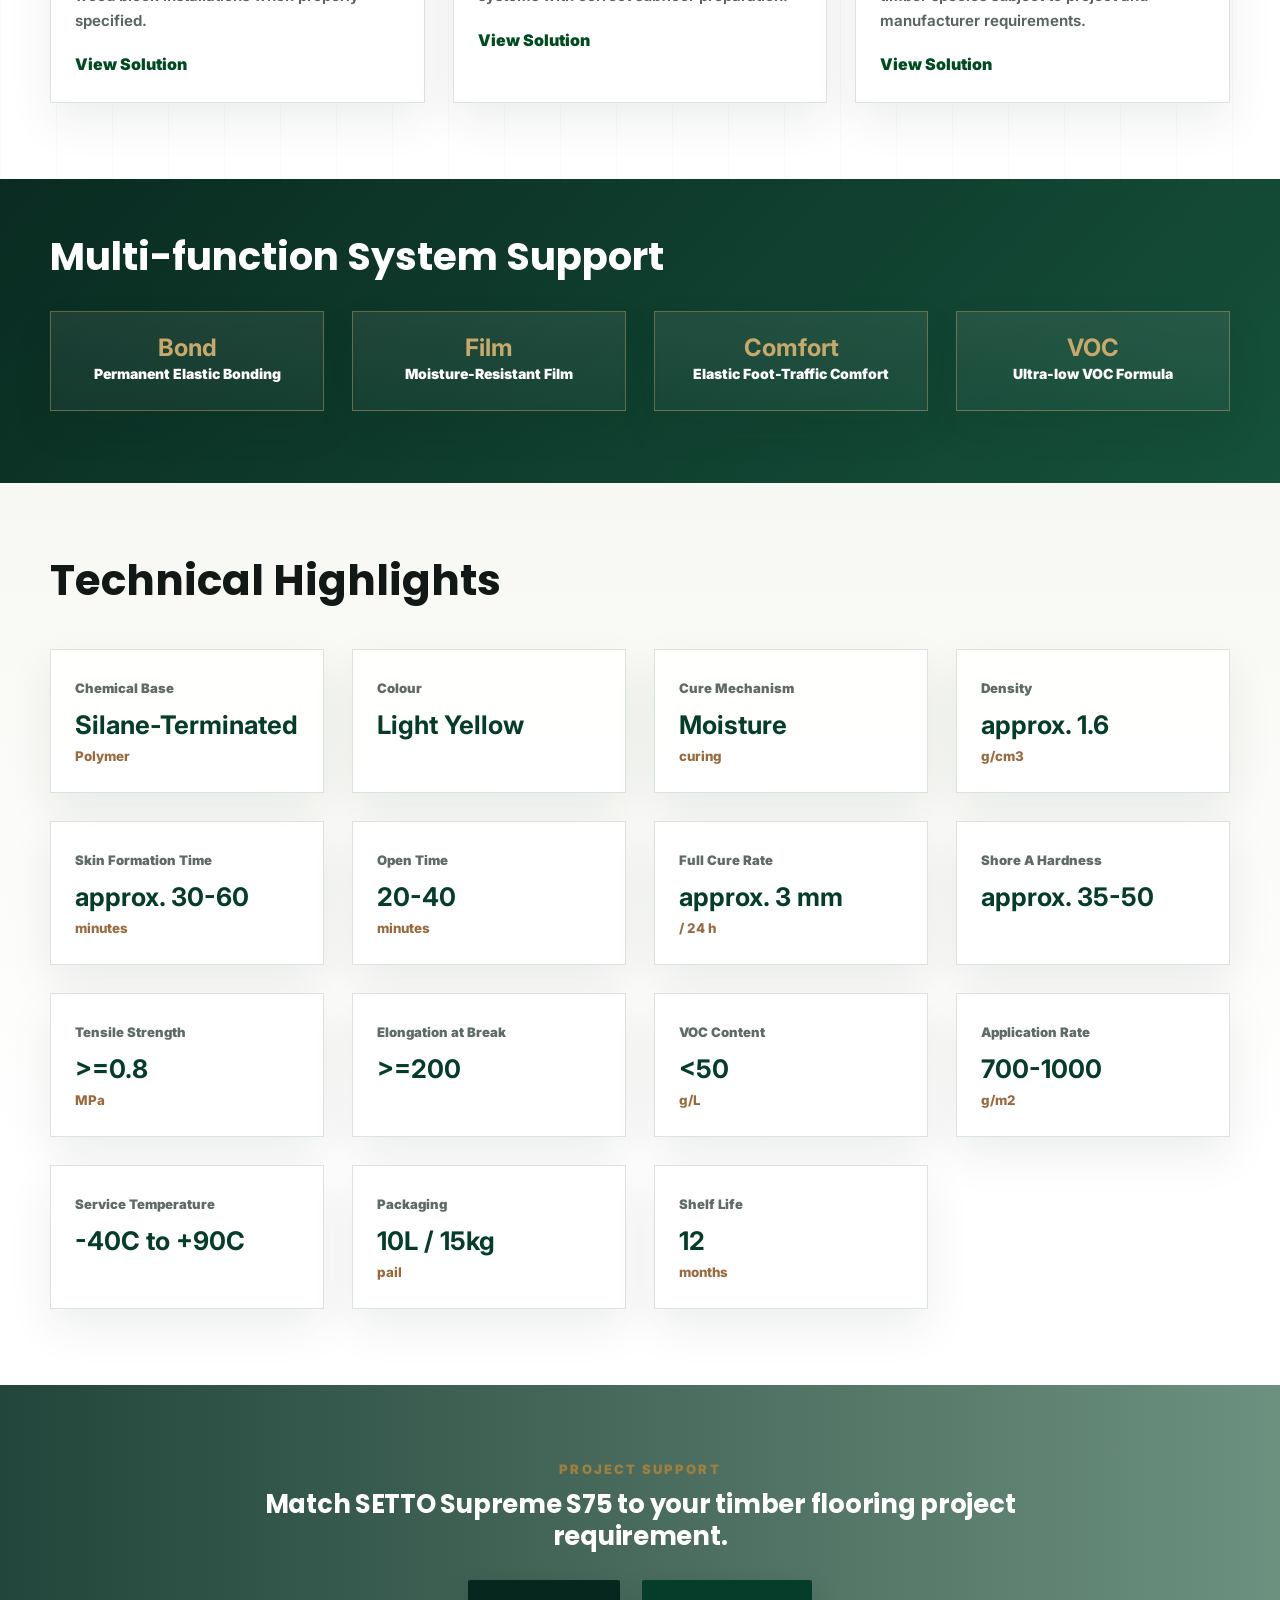
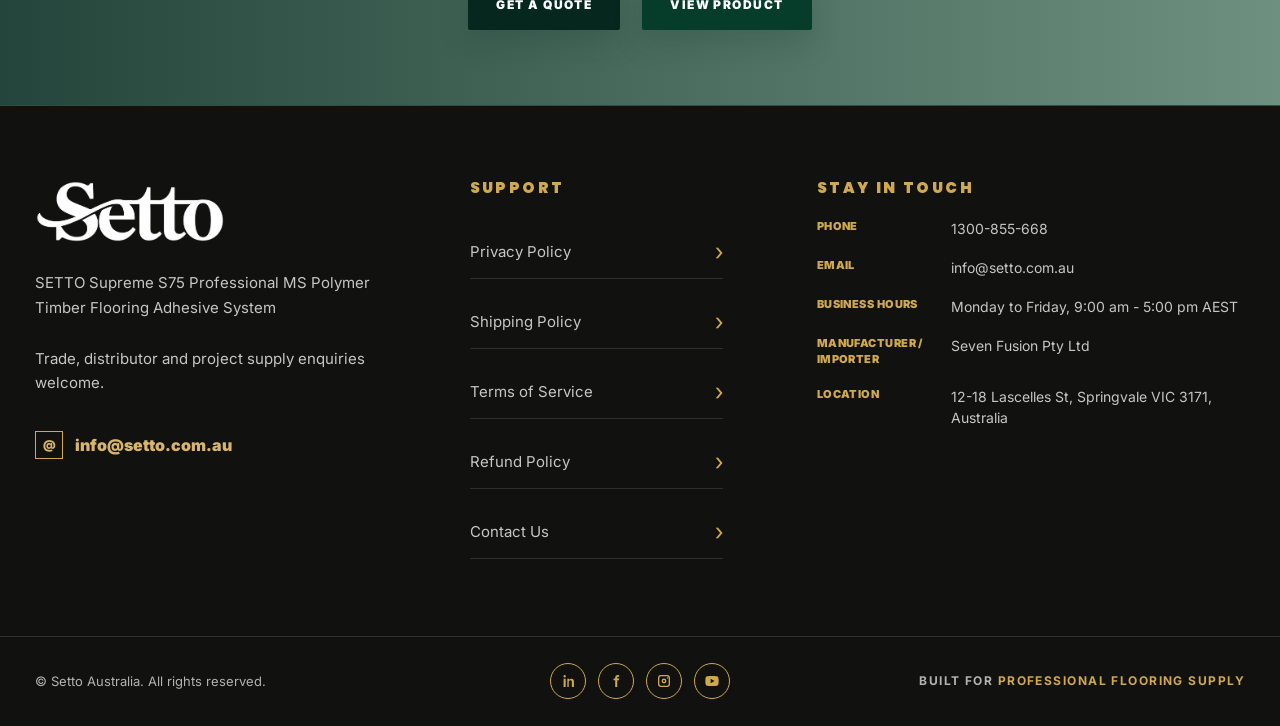
==== commit 098ec72a: "Unify site pages and update product formats" ====
--- a/applications.html
+++ b/applications.html
@@ -1,4 +1,4 @@
-<!DOCTYPE html>
+﻿<!DOCTYPE html>
 <html lang="en">
 <head>
     <meta charset="UTF-8">
@@ -8,11 +8,10 @@
     <link rel="preconnect" href="https://fonts.googleapis.com">
     <link rel="preconnect" href="https://fonts.gstatic.com" crossorigin>
     <link href="https://fonts.googleapis.com/css2?family=Inter:wght@400;500;600;700;800;900&family=Poppins:wght@600;700;800;900&display=swap" rel="stylesheet">
-    <link rel="stylesheet" href="style.css?v=mobile-v1">
+    <link rel="stylesheet" href="style.css?v=site-unity-v1-footer-v2">
 </head>
 <body class="homey-replica">
     <header class="site-header" data-site-header></header>
-    <button class="mobile-menu-fallback" type="button" data-mobile-menu-toggle aria-label="Open menu" aria-expanded="false" aria-controls="siteNav"><span></span><span></span></button>
 
     <main class="replica-main replica-subpage">
         <section class="replica-page-hero">
@@ -63,9 +62,9 @@
         </section>
     </main>
 
-    <footer class="site-footer" data-site-footer></footer>
+    <footer id="site-footer" class="site-footer" data-site-footer></footer>
     <div class="float-actions" aria-label="Quick contact actions"><a href="mailto:info@setto.com.au">Email</a><a href="/contact.html#inquiry">Contact</a></div>
-    <script src="/assets/data/siteContent.js"></script>
-    <script src="main.js"></script>
+    <script src="/assets/data/siteContent.js?v=600ml-v1"></script>
+    <script src="main.js?v=footer-replica-v1"></script>
 </body>
 </html>
--- a/style.css
+++ b/style.css
@@ -3667,7 +3667,23 @@
 }
 
 .contact-help-grid .advantage-card {
-    min-height: 156px;
+    min-height: 178px;
+    align-content: center;
+    justify-items: center;
+    gap: 14px;
+    padding: 28px 22px;
+}
+
+.contact-help-grid .advantage-card strong {
+    color: var(--replica-red);
+    line-height: 1.1;
+}
+
+.contact-help-grid .advantage-card span {
+    color: #31433c;
+    max-width: 24ch;
+    line-height: 1.45;
+    overflow-wrap: anywhere;
 }
 
 .adhesive-calculator-section {
@@ -5505,3 +5521,3443 @@
         grid-template-columns: 1fr;
     }
 }
+
+/* Reference-style homepage inspired by the supplied Figma/image mockup. */
+.reference-home {
+    --ref-black: #121211;
+    --ref-black-soft: #191917;
+    --ref-gold: #c2a063;
+    --ref-gold-light: #d4b475;
+    --ref-ink: #111816;
+    --ref-muted: #5d625d;
+    --ref-line: #ded8ca;
+    background: #f7f6f2;
+    color: var(--ref-ink);
+}
+
+.reference-home .site-header {
+    position: sticky;
+    top: 0;
+    z-index: 1000;
+    background: rgba(255, 255, 255, 0.96);
+    border-bottom: 1px solid rgba(5, 62, 43, 0.1);
+    box-shadow: 0 12px 28px rgba(5, 62, 43, 0.08);
+    backdrop-filter: blur(14px);
+}
+
+/* Dark product page inspired by the supplied product reference. */
+.product-dark-page {
+    --product-black: #10100f;
+    --product-black-soft: #171715;
+    --product-panel: #1b1b18;
+    --product-gold: #c8a464;
+    --product-gold-bright: #d8b873;
+    --product-line: rgba(200, 164, 100, 0.34);
+    background: var(--product-black);
+    color: #fff;
+}
+
+.product-dark-page .site-header {
+    position: sticky;
+    top: 0;
+    z-index: 1000;
+    background: #141412;
+    border-bottom: 1px solid rgba(200, 164, 100, 0.22);
+    box-shadow: 0 18px 34px rgba(0, 0, 0, 0.28);
+}
+
+.product-dark-page .replica-topbar {
+    display: block;
+    background: #10100f;
+    border-bottom: 1px solid rgba(200, 164, 100, 0.18);
+}
+
+.product-dark-page .topbar-contact {
+    color: var(--product-gold-bright);
+}
+
+.product-dark-page .topbar-social a {
+    background: rgba(200, 164, 100, 0.12);
+}
+
+.product-dark-page .topbar-social svg {
+    fill: var(--product-gold-bright);
+}
+
+.product-dark-page .header-inner {
+    background: #171715;
+}
+
+.product-dark-page .brand img {
+    width: 176px;
+    mix-blend-mode: normal;
+    filter: brightness(0) invert(1) contrast(1.25) drop-shadow(0 1px 0 rgba(255, 255, 255, 0.3));
+}
+
+.product-dark-page .nav a,
+.product-dark-page .nav-item-trigger {
+    color: #fff;
+}
+
+.product-dark-page .nav-item-trigger::after {
+    border-top-color: #fff;
+}
+
+.product-dark-page .nav a:hover,
+.product-dark-page .nav-item-trigger:hover {
+    color: var(--product-gold-bright);
+}
+
+.product-dark-page .header-quote {
+    background: var(--product-gold);
+    color: #111;
+    box-shadow: none;
+}
+
+.product-dark-page .search-trigger {
+    color: transparent;
+}
+
+.product-dark-page .search-trigger::before {
+    border-color: var(--product-gold);
+}
+
+.product-dark-page .search-trigger::after {
+    background: var(--product-gold);
+}
+
+.product-dark-page .mobile-menu-fallback,
+.product-dark-page .float-actions {
+    display: none !important;
+}
+
+.product-dark-main {
+    display: block;
+    background: var(--product-black);
+    overflow: hidden;
+}
+
+.dark-product-hero {
+    position: relative;
+    min-height: 650px;
+    display: flex;
+    align-items: center;
+    border-bottom: 1px solid rgba(200, 164, 100, 0.26);
+    overflow: hidden;
+}
+
+.dark-product-hero-bg,
+.dark-product-hero-shade {
+    position: absolute;
+    inset: 0;
+}
+
+.dark-product-hero-bg {
+    width: 100%;
+    height: 100%;
+    object-fit: cover;
+    object-position: center right;
+    opacity: 0.95;
+}
+
+.dark-product-hero-shade {
+    background:
+        radial-gradient(circle at 72% 48%, rgba(0, 0, 0, 0.03), rgba(0, 0, 0, 0.45) 36%, rgba(0, 0, 0, 0.78) 68%),
+        linear-gradient(90deg, rgba(0, 0, 0, 0.9) 0%, rgba(0, 0, 0, 0.7) 38%, rgba(0, 0, 0, 0.22) 70%, rgba(0, 0, 0, 0.55) 100%);
+}
+
+.dark-product-hero-inner {
+    position: relative;
+    z-index: 1;
+}
+
+.dark-product-copy {
+    width: min(660px, 54vw);
+    padding: 86px 0;
+}
+
+.dark-gold-kicker {
+    margin: 0 0 14px;
+    color: var(--product-gold-bright);
+    font-size: 13px;
+    font-weight: 900;
+    letter-spacing: 0.22em;
+    text-transform: uppercase;
+}
+
+.dark-gold-kicker.center {
+    text-align: center;
+}
+
+.dark-product-copy h1 {
+    margin: 0;
+    color: #fff;
+    font-family: "Poppins", "Inter", sans-serif;
+    font-size: clamp(58px, 6.5vw, 88px);
+    line-height: 0.96;
+    letter-spacing: 0;
+    text-transform: none;
+}
+
+.dark-product-copy h2,
+.dark-product-formats h2,
+.dark-split-grid h2,
+.dark-quote-box h2 {
+    margin: 0;
+    color: #fff;
+    font-family: "Poppins", "Inter", sans-serif;
+    letter-spacing: 0;
+}
+
+.dark-product-copy h2 {
+    margin-top: 22px;
+    font-size: clamp(24px, 2.7vw, 38px);
+    line-height: 1.15;
+}
+
+.dark-product-copy > p:not(.dark-gold-kicker) {
+    max-width: 620px;
+    margin: 24px 0 0;
+    color: rgba(255, 255, 255, 0.82);
+    font-size: 18px;
+    line-height: 1.75;
+}
+
+.dark-product-benefits {
+    display: grid;
+    grid-template-columns: repeat(4, minmax(0, 1fr));
+    gap: 16px;
+    max-width: 760px;
+    margin-top: 36px;
+}
+
+.dark-product-benefits span {
+    display: flex;
+    align-items: center;
+    gap: 12px;
+    color: #fff;
+    font-size: 13px;
+    font-weight: 900;
+    line-height: 1.2;
+}
+
+.dark-product-benefits i {
+    flex: 0 0 auto;
+    width: 42px;
+    height: 42px;
+    display: grid;
+    place-items: center;
+    border: 1px solid var(--product-gold);
+    border-radius: 50%;
+    color: var(--product-gold-bright);
+    font-style: normal;
+    font-size: 11px;
+}
+
+.dark-product-actions {
+    display: flex;
+    flex-wrap: wrap;
+    gap: 20px;
+    margin-top: 40px;
+}
+
+.dark-btn {
+    min-height: 58px;
+    display: inline-grid;
+    place-items: center;
+    padding: 0 38px;
+    border: 1px solid transparent;
+    color: #fff;
+    font-size: 13px;
+    font-weight: 900;
+    letter-spacing: 0.12em;
+    text-transform: uppercase;
+}
+
+.dark-btn.gold {
+    background: var(--product-gold);
+    color: #111;
+}
+
+.dark-btn.outline {
+    border-color: rgba(255, 255, 255, 0.5);
+    background: rgba(16, 16, 15, 0.22);
+}
+
+.dark-product-section {
+    padding: 68px 0 70px;
+    border-bottom: 1px solid rgba(200, 164, 100, 0.2);
+    background:
+        radial-gradient(circle at 50% 0%, rgba(200, 164, 100, 0.08), transparent 34%),
+        var(--product-black-soft);
+}
+
+.dark-product-formats h2 {
+    margin-top: 10px;
+    text-align: center;
+    font-size: clamp(28px, 3vw, 42px);
+}
+
+.dark-format-grid {
+    display: grid;
+    grid-template-columns: repeat(4, minmax(0, 1fr));
+    gap: 30px;
+    margin-top: 42px;
+}
+
+.dark-format-card {
+    display: flex;
+    min-height: 360px;
+    flex-direction: column;
+    border: 1px solid var(--product-line);
+    background: linear-gradient(180deg, rgba(255, 255, 255, 0.03), rgba(255, 255, 255, 0.015));
+    color: #fff;
+    box-shadow: 0 24px 48px rgba(0, 0, 0, 0.2);
+}
+
+.dark-format-card img {
+    width: 100%;
+    height: 210px;
+    object-fit: cover;
+    background: #222;
+}
+
+.dark-format-card div {
+    min-height: 146px;
+    display: grid;
+    align-content: center;
+    padding: 22px 24px;
+    text-align: center;
+}
+
+.dark-format-card h3 {
+    margin: 0;
+    color: #fff;
+    font-size: 24px;
+    font-weight: 900;
+}
+
+.dark-format-card p {
+    margin: 14px 0 0;
+    color: rgba(255, 255, 255, 0.72);
+    font-size: 15px;
+    font-weight: 800;
+}
+
+.dark-product-split {
+    position: relative;
+    padding: 92px 0;
+    border-bottom: 1px solid rgba(200, 164, 100, 0.24);
+    overflow: hidden;
+}
+
+.dark-product-split-bg,
+.dark-product-split-shade {
+    position: absolute;
+    inset: 0;
+}
+
+.dark-product-split-bg {
+    width: 100%;
+    height: 100%;
+    object-fit: cover;
+    object-position: center right;
+    opacity: 0.52;
+}
+
+.dark-product-split-shade {
+    background: linear-gradient(90deg, rgba(16, 16, 15, 0.98) 0%, rgba(16, 16, 15, 0.88) 42%, rgba(16, 16, 15, 0.5) 76%, rgba(16, 16, 15, 0.9) 100%);
+}
+
+.dark-split-grid {
+    position: relative;
+    z-index: 1;
+    display: grid;
+    grid-template-columns: 1fr 1fr;
+    gap: 76px;
+}
+
+.dark-split-grid article + article {
+    border-left: 1px solid rgba(200, 164, 100, 0.24);
+    padding-left: 76px;
+}
+
+.dark-split-grid h2 {
+    max-width: 480px;
+    font-size: clamp(32px, 4vw, 54px);
+    line-height: 1.05;
+}
+
+.dark-check-list {
+    display: grid;
+    gap: 22px;
+    margin: 34px 0 0;
+    padding: 0;
+    list-style: none;
+}
+
+.dark-check-list li {
+    position: relative;
+    padding-left: 34px;
+    color: rgba(255, 255, 255, 0.86);
+    font-size: 17px;
+    line-height: 1.5;
+}
+
+.dark-check-list li::before {
+    content: "";
+    position: absolute;
+    left: 0;
+    top: 0.35em;
+    width: 18px;
+    height: 18px;
+    border: 1px solid var(--product-gold);
+    border-radius: 50%;
+}
+
+.dark-product-quote {
+    padding: 48px 0;
+    background: var(--product-black-soft);
+}
+
+.dark-quote-box {
+    display: grid;
+    grid-template-columns: auto 1fr auto;
+    align-items: center;
+    gap: 34px;
+    padding: 36px 56px;
+    border: 1px solid var(--product-line);
+    background: rgba(10, 10, 9, 0.78);
+}
+
+.dark-quote-icon {
+    width: 78px;
+    height: 78px;
+    display: grid;
+    place-items: center;
+    border: 1px solid var(--product-gold);
+    color: var(--product-gold-bright);
+    font-size: 15px;
+    font-weight: 900;
+    letter-spacing: 0.1em;
+}
+
+.dark-quote-box h2 {
+    font-size: clamp(26px, 3vw, 38px);
+}
+
+.dark-quote-box p {
+    margin: 8px 0 0;
+    color: rgba(255, 255, 255, 0.72);
+    font-size: 16px;
+}
+
+.dark-quote-actions {
+    display: grid;
+    justify-items: center;
+    gap: 12px;
+    min-width: 300px;
+}
+
+.dark-quote-actions .dark-btn {
+    width: 100%;
+}
+
+.dark-trust-strip {
+    padding: 36px 0 50px;
+    background: #151513;
+    border-top: 1px solid rgba(200, 164, 100, 0.18);
+    border-bottom: 1px solid rgba(200, 164, 100, 0.18);
+}
+
+.dark-trust-grid {
+    display: grid;
+    grid-template-columns: repeat(6, minmax(0, 1fr));
+    gap: 24px;
+    margin-top: 24px;
+}
+
+.dark-trust-grid div {
+    min-height: 86px;
+    display: grid;
+    align-content: center;
+    border-bottom: 1px solid rgba(200, 164, 100, 0.2);
+}
+
+.dark-trust-grid strong {
+    color: #fff;
+    font-size: 15px;
+}
+
+.dark-trust-grid span {
+    margin-top: 6px;
+    color: rgba(255, 255, 255, 0.62);
+    font-size: 13px;
+}
+
+.product-dark-page .site-footer {
+    background: #11110f;
+    color: #fff;
+    border-top: 1px solid rgba(200, 164, 100, 0.2);
+}
+
+.product-dark-page .footer-grid {
+    border-top: 1px solid rgba(200, 164, 100, 0.16);
+}
+
+.product-dark-page .footer-grid h3 {
+    color: #fff;
+}
+
+.product-dark-page .footer-grid a,
+.product-dark-page .footer-grid p {
+    color: rgba(255, 255, 255, 0.72);
+}
+
+.product-dark-page .footer-brand .footer-email-link {
+    color: var(--product-gold-bright);
+}
+
+.product-dark-page .footer-bottom {
+    border-top-color: rgba(200, 164, 100, 0.16);
+}
+
+@media (max-width: 1180px) {
+    .dark-product-copy {
+        width: min(760px, 72vw);
+    }
+
+    .dark-product-benefits,
+    .dark-format-grid,
+    .dark-trust-grid {
+        grid-template-columns: repeat(2, minmax(0, 1fr));
+    }
+
+    .dark-split-grid,
+    .dark-quote-box {
+        grid-template-columns: 1fr;
+    }
+
+    .dark-split-grid article + article {
+        border-left: 0;
+        border-top: 1px solid rgba(200, 164, 100, 0.24);
+        padding-left: 0;
+        padding-top: 44px;
+    }
+
+    .dark-quote-actions {
+        min-width: 0;
+        justify-items: stretch;
+    }
+}
+
+@media (max-width: 760px) {
+    .product-dark-page .replica-topbar {
+        display: none;
+    }
+
+    .product-dark-page .mobile-menu-fallback {
+        display: flex !important;
+    }
+
+    .dark-product-hero {
+        min-height: 620px;
+    }
+
+    .dark-product-hero-bg {
+        object-position: 64% center;
+    }
+
+    .dark-product-hero-shade {
+        background: linear-gradient(90deg, rgba(0, 0, 0, 0.88), rgba(0, 0, 0, 0.66));
+    }
+
+    .dark-product-copy {
+        width: 100%;
+        padding: 70px 0;
+    }
+
+    .dark-product-copy h1 {
+        font-size: clamp(48px, 14vw, 72px);
+    }
+
+    .dark-product-benefits,
+    .dark-format-grid,
+    .dark-trust-grid {
+        grid-template-columns: 1fr;
+    }
+
+    .dark-product-actions,
+    .dark-btn {
+        width: 100%;
+    }
+
+    .dark-product-section,
+    .dark-product-split {
+        padding: 56px 0;
+    }
+
+    .dark-quote-box {
+        padding: 28px;
+    }
+}
+
+/* Shared footer replica: one render path for every page. */
+.homey-replica .site-footer,
+.product-dark-page .site-footer,
+.reference-home .site-footer {
+    padding: 0;
+    color: #fff;
+    background: #111210;
+    border-top: 1px solid rgba(201, 163, 84, 0.34);
+}
+
+.homey-replica .site-footer-main,
+.product-dark-page .site-footer-main,
+.reference-home .site-footer-main {
+    width: min(1320px, calc(100% - 70px));
+    display: grid;
+    grid-template-columns: 1.05fr 0.78fr 1.32fr;
+    gap: 94px;
+    padding: 74px 0 68px;
+    border: 0;
+}
+
+.homey-replica .footer-brand img,
+.product-dark-page .footer-brand img,
+.reference-home .footer-brand img {
+    width: 190px;
+    height: auto;
+    margin: 0 0 28px;
+    object-fit: contain;
+    filter: none;
+    mix-blend-mode: normal;
+}
+
+.homey-replica .footer-brand p,
+.product-dark-page .footer-brand p,
+.reference-home .footer-brand p {
+    max-width: 390px;
+    margin: 0 0 26px;
+    color: rgba(255, 255, 255, 0.68);
+    font-size: 15px;
+    line-height: 1.65;
+}
+
+.homey-replica .footer-email-link,
+.product-dark-page .footer-email-link,
+.reference-home .footer-email-link {
+    display: inline-flex;
+    align-items: center;
+    gap: 12px;
+    color: #d0a84f;
+    font-size: 16px;
+    font-weight: 900;
+}
+
+.homey-replica .footer-email-link > span,
+.product-dark-page .footer-email-link > span,
+.reference-home .footer-email-link > span {
+    width: 28px;
+    height: 28px;
+    display: grid;
+    place-items: center;
+    border: 1px solid #d0a84f;
+    font-size: 12px;
+}
+
+.homey-replica .footer-grid h3,
+.product-dark-page .footer-grid h3,
+.reference-home .footer-grid h3 {
+    margin: 0 0 22px;
+    color: #d0a84f;
+    font-size: 15px;
+    font-weight: 900;
+    letter-spacing: 0.16em;
+    text-transform: uppercase;
+}
+
+.footer-support nav {
+    display: grid;
+}
+
+.footer-support nav a {
+    min-height: 52px;
+    display: flex;
+    align-items: center;
+    justify-content: space-between;
+    gap: 20px;
+    border-bottom: 1px solid rgba(255, 255, 255, 0.12);
+    color: rgba(255, 255, 255, 0.76);
+    font-size: 15px;
+}
+
+.footer-support nav b {
+    color: #d0a84f;
+    font-size: 24px;
+    font-weight: 400;
+}
+
+.footer-contact-list {
+    display: grid;
+    gap: 18px;
+}
+
+.footer-contact-list a,
+.footer-contact-list p {
+    display: grid;
+    grid-template-columns: 118px 1fr;
+    gap: 16px;
+    margin: 0;
+    color: rgba(255, 255, 255, 0.75);
+    font-size: 14px;
+    line-height: 1.5;
+}
+
+.footer-contact-list strong {
+    color: #d0a84f;
+    font-size: 11px;
+    font-weight: 900;
+    letter-spacing: 0.04em;
+    text-transform: uppercase;
+}
+
+.footer-contact-list span {
+    min-width: 0;
+}
+
+.homey-replica .footer-bottom,
+.product-dark-page .footer-bottom,
+.reference-home .footer-bottom {
+    width: 100%;
+    min-height: 90px;
+    display: grid;
+    grid-template-columns: 1fr auto 1fr;
+    align-items: center;
+    gap: 28px;
+    margin: 0;
+    padding: 20px max(35px, calc((100vw - 1320px) / 2));
+    border-top: 1px solid rgba(255, 255, 255, 0.14);
+    color: rgba(255, 255, 255, 0.62);
+    text-align: left;
+    font-size: 13px;
+}
+
+.footer-social {
+    display: flex;
+    gap: 12px;
+}
+
+.footer-social a {
+    width: 36px;
+    height: 36px;
+    display: grid;
+    place-items: center;
+    border: 1px solid #d0a84f;
+    border-radius: 50%;
+}
+
+.footer-social svg {
+    width: 16px;
+    height: 16px;
+    fill: #d0a84f;
+}
+
+.homey-replica .footer-bottom > strong,
+.product-dark-page .footer-bottom > strong,
+.reference-home .footer-bottom > strong {
+    justify-self: end;
+    color: rgba(255, 255, 255, 0.68);
+    font-size: 12px;
+    letter-spacing: 0.12em;
+    text-transform: uppercase;
+}
+
+.footer-bottom > strong em {
+    color: #d0a84f;
+    font-style: normal;
+}
+
+@media (max-width: 1020px) {
+    .homey-replica .site-footer-main,
+    .product-dark-page .site-footer-main,
+    .reference-home .site-footer-main {
+        grid-template-columns: 1fr 1fr;
+        gap: 48px;
+    }
+
+    .footer-contact {
+        grid-column: 1 / -1;
+    }
+}
+
+@media (max-width: 700px) {
+    .homey-replica .site-footer-main,
+    .product-dark-page .site-footer-main,
+    .reference-home .site-footer-main {
+        width: calc(100% - 32px);
+        grid-template-columns: 1fr;
+        gap: 40px;
+        padding: 48px 0 40px;
+    }
+
+    .footer-contact {
+        grid-column: auto;
+    }
+
+    .footer-contact-list a,
+    .footer-contact-list p {
+        grid-template-columns: 1fr;
+        gap: 4px;
+    }
+
+    .homey-replica .footer-bottom,
+    .product-dark-page .footer-bottom,
+    .reference-home .footer-bottom {
+        grid-template-columns: 1fr;
+        justify-items: start;
+        gap: 18px;
+        padding: 28px 16px;
+    }
+
+    .homey-replica .footer-bottom > strong,
+    .product-dark-page .footer-bottom > strong,
+    .reference-home .footer-bottom > strong {
+        justify-self: start;
+        max-width: 100%;
+        white-space: normal;
+        overflow-wrap: anywhere;
+        line-height: 1.5;
+    }
+}
+
+/* Installation guide replica, using live TDS values and the shared site shell. */
+.installation-dark-page {
+    --install-bg: #11110f;
+    --install-panel: #181816;
+    --install-gold: #c9a354;
+    --install-line: rgba(201, 163, 84, 0.34);
+    background: var(--install-bg);
+}
+
+.installation-dark-main {
+    overflow: hidden;
+    color: #fff;
+    background: var(--install-bg);
+}
+
+.installation-dark-hero {
+    position: relative;
+    min-height: 520px;
+    display: flex;
+    align-items: center;
+    overflow: hidden;
+    border-bottom: 1px solid var(--install-line);
+}
+
+.installation-dark-hero > img,
+.installation-dark-hero-shade {
+    position: absolute;
+    inset: 0;
+    width: 100%;
+    height: 100%;
+}
+
+.installation-dark-hero > img {
+    object-fit: cover;
+    object-position: center right;
+}
+
+.installation-dark-hero-shade {
+    background: linear-gradient(90deg, rgba(8, 8, 7, 0.98) 0%, rgba(8, 8, 7, 0.84) 40%, rgba(8, 8, 7, 0.26) 72%, rgba(8, 8, 7, 0.16) 100%);
+}
+
+.installation-dark-hero-inner {
+    position: relative;
+    z-index: 1;
+    padding: 74px 0;
+}
+
+.installation-kicker {
+    margin: 0 0 14px;
+    color: var(--install-gold);
+    font-size: 12px;
+    font-weight: 900;
+    letter-spacing: 0.2em;
+    text-transform: uppercase;
+}
+
+.installation-dark-main h1,
+.installation-dark-main h2,
+.installation-dark-main h3 {
+    color: inherit;
+    font-family: "Poppins", "Inter", sans-serif;
+    letter-spacing: 0;
+}
+
+.installation-dark-hero h1 {
+    max-width: 660px;
+    margin: 0;
+    font-size: clamp(52px, 6vw, 82px);
+    line-height: 1.02;
+}
+
+.installation-dark-hero-inner > p:not(.installation-kicker) {
+    max-width: 610px;
+    margin: 22px 0 0;
+    color: rgba(255, 255, 255, 0.8);
+    font-size: 17px;
+    line-height: 1.7;
+}
+
+.installation-hero-facts {
+    display: grid;
+    grid-template-columns: repeat(3, minmax(0, 1fr));
+    gap: 24px;
+    max-width: 650px;
+    margin-top: 38px;
+}
+
+.installation-hero-facts span {
+    min-height: 48px;
+    display: flex;
+    align-items: center;
+    padding-left: 16px;
+    border-left: 2px solid var(--install-gold);
+    font-size: 12px;
+    font-weight: 800;
+    line-height: 1.35;
+}
+
+.installation-section {
+    padding: 54px 0 60px;
+    border-bottom: 1px solid var(--install-line);
+    background: radial-gradient(circle at 70% 12%, rgba(201, 163, 84, 0.05), transparent 30%), var(--install-bg);
+}
+
+.installation-section > .container > h2 {
+    margin: 0;
+    font-size: clamp(30px, 3.5vw, 48px);
+    line-height: 1.08;
+}
+
+.installation-process-grid {
+    display: grid;
+    grid-template-columns: repeat(5, minmax(0, 1fr));
+    gap: 22px;
+    margin-top: 30px;
+}
+
+.installation-process-card {
+    min-height: 390px;
+    display: flex;
+    flex-direction: column;
+    border: 1px solid rgba(255, 255, 255, 0.16);
+    background: rgba(255, 255, 255, 0.015);
+}
+
+.installation-process-card > div {
+    min-height: 254px;
+    padding: 22px;
+}
+
+.installation-process-card span {
+    width: 36px;
+    height: 36px;
+    display: grid;
+    place-items: center;
+    border: 1px solid var(--install-gold);
+    border-radius: 50%;
+    color: #fff;
+    font-size: 11px;
+    font-weight: 900;
+}
+
+.installation-process-card h3 {
+    margin: 20px 0 0;
+    font-size: 17px;
+    line-height: 1.25;
+}
+
+.installation-process-card p {
+    margin: 13px 0 0;
+    color: rgba(255, 255, 255, 0.64);
+    font-size: 13px;
+    line-height: 1.58;
+}
+
+.installation-process-card img {
+    width: 100%;
+    height: 150px;
+    margin-top: auto;
+    object-fit: cover;
+    filter: saturate(0.78) brightness(0.82);
+}
+
+.installation-metric-grid {
+    display: grid;
+    grid-template-columns: repeat(5, minmax(0, 1fr));
+    gap: 16px;
+    margin-top: 28px;
+}
+
+.installation-metric-grid .metric-card {
+    min-height: 106px;
+    display: grid;
+    grid-template-columns: 1fr;
+    align-content: center;
+    padding: 18px 20px;
+    border: 1px solid rgba(255, 255, 255, 0.16);
+    background: rgba(255, 255, 255, 0.014);
+}
+
+.installation-metric-grid .metric-card span {
+    color: rgba(255, 255, 255, 0.58);
+    font-size: 11px;
+}
+
+.installation-metric-grid .metric-card strong {
+    margin-top: 7px;
+    color: #fff;
+    font-size: 16px;
+}
+
+.installation-metric-grid .metric-card small {
+    margin-top: 3px;
+    color: rgba(255, 255, 255, 0.75);
+    font-size: 12px;
+}
+
+.installation-download-row {
+    display: flex;
+    justify-content: center;
+    margin-top: 28px;
+}
+
+.installation-gold-btn,
+.installation-outline-btn {
+    min-height: 50px;
+    display: inline-grid;
+    place-items: center;
+    padding: 0 30px;
+    border: 1px solid var(--install-gold);
+    color: #fff;
+    font-size: 12px;
+    font-weight: 900;
+    letter-spacing: 0.07em;
+    text-transform: uppercase;
+}
+
+.installation-gold-btn {
+    background: var(--install-gold);
+    color: #111;
+}
+
+.installation-section-intro {
+    max-width: 680px;
+    margin: 12px 0 0;
+    color: rgba(255, 255, 255, 0.66);
+    line-height: 1.65;
+}
+
+.installation-resource-grid {
+    display: grid;
+    grid-template-columns: repeat(3, minmax(0, 1fr));
+    gap: 22px;
+    margin-top: 30px;
+}
+
+.installation-resource-grid article {
+    min-height: 220px;
+    display: grid;
+    grid-template-columns: 120px 1fr;
+    gap: 22px;
+    padding: 20px;
+    border: 1px solid rgba(255, 255, 255, 0.16);
+}
+
+.installation-resource-grid img {
+    width: 120px;
+    height: 170px;
+    object-fit: cover;
+    object-position: top;
+}
+
+.installation-resource-grid h3 {
+    margin: 0;
+    font-size: 17px;
+    line-height: 1.3;
+}
+
+.installation-resource-grid p {
+    margin: 13px 0;
+    color: rgba(255, 255, 255, 0.62);
+    font-size: 13px;
+    line-height: 1.55;
+}
+
+.installation-resource-grid a {
+    color: var(--install-gold);
+    font-size: 12px;
+    font-weight: 900;
+    text-transform: uppercase;
+}
+
+.installation-all-resources {
+    width: fit-content;
+    margin: 28px auto 0;
+}
+
+.installation-support-cta {
+    position: relative;
+    min-height: 240px;
+    display: flex;
+    align-items: center;
+    overflow: hidden;
+    border-bottom: 1px solid var(--install-line);
+}
+
+.installation-support-cta > img,
+.installation-support-shade {
+    position: absolute;
+    inset: 0;
+    width: 100%;
+    height: 100%;
+}
+
+.installation-support-cta > img {
+    object-fit: cover;
+}
+
+.installation-support-shade {
+    background: linear-gradient(90deg, rgba(10, 10, 9, 0.88), rgba(10, 10, 9, 0.66));
+}
+
+.installation-support-inner {
+    position: relative;
+    z-index: 1;
+    display: grid;
+    grid-template-columns: 1.25fr 0.62fr 0.62fr;
+    gap: 18px;
+    align-items: stretch;
+    padding: 34px 0;
+}
+
+.installation-support-inner > div {
+    display: grid;
+    align-content: center;
+}
+
+.installation-support-inner h2 {
+    margin: 0;
+    font-size: clamp(28px, 3vw, 42px);
+    line-height: 1.08;
+}
+
+.installation-support-inner p {
+    max-width: 560px;
+    margin: 14px 0 0;
+    color: rgba(255, 255, 255, 0.66);
+    line-height: 1.6;
+}
+
+.installation-gold-card,
+.installation-outline-card {
+    min-height: 150px;
+    display: grid;
+    align-content: center;
+    gap: 12px;
+    padding: 28px;
+    border: 1px solid var(--install-gold);
+}
+
+.installation-gold-card {
+    background: var(--install-gold);
+    color: #111;
+}
+
+.installation-outline-card {
+    color: #fff;
+    background: rgba(10, 10, 9, 0.58);
+}
+
+.installation-gold-card strong,
+.installation-outline-card strong {
+    font-size: 18px;
+}
+
+.installation-gold-card span,
+.installation-outline-card span {
+    font-size: 13px;
+    line-height: 1.5;
+}
+
+@media (max-width: 1100px) {
+    .installation-process-grid,
+    .installation-metric-grid {
+        grid-template-columns: repeat(3, minmax(0, 1fr));
+    }
+
+    .installation-resource-grid,
+    .installation-support-inner {
+        grid-template-columns: 1fr;
+    }
+}
+
+@media (max-width: 760px) {
+    .installation-dark-page {
+        overflow-x: hidden;
+    }
+
+    .installation-dark-page .header-inner {
+        width: calc(100% - 28px);
+    }
+
+    .installation-dark-page .menu-toggle {
+        display: block;
+        margin-left: auto;
+    }
+
+    .installation-dark-hero {
+        min-height: 620px;
+        align-items: end;
+    }
+
+    .installation-dark-hero > img {
+        object-position: 66% center;
+    }
+
+    .installation-dark-hero-inner {
+        width: calc(100% - 32px);
+        padding: 54px 0;
+    }
+
+    .installation-dark-hero h1 {
+        font-size: 42px;
+    }
+
+    .installation-dark-hero-inner > p:not(.installation-kicker) {
+        font-size: 15px;
+    }
+
+    .installation-hero-facts,
+    .installation-process-grid,
+    .installation-metric-grid,
+    .installation-resource-grid {
+        grid-template-columns: 1fr;
+    }
+
+    .installation-section {
+        padding: 46px 0;
+    }
+
+    .installation-process-card,
+    .installation-process-card > div {
+        min-height: 0;
+    }
+
+    .installation-process-card img {
+        height: 190px;
+    }
+
+    .installation-resource-grid article {
+        grid-template-columns: 92px 1fr;
+        gap: 16px;
+    }
+
+    .installation-resource-grid img {
+        width: 92px;
+        height: 138px;
+    }
+}
+
+/* Technical documentation replica, aligned to the shared site navigation/footer. */
+.technical-dark-page {
+    --tech-bg: #11110f;
+    --tech-panel: #181816;
+    --tech-gold: #c9a354;
+    --tech-line: rgba(201, 163, 84, 0.34);
+    background: var(--tech-bg);
+}
+
+.technical-dark-main {
+    overflow: hidden;
+    color: #fff;
+    background: var(--tech-bg);
+}
+
+.technical-dark-hero {
+    position: relative;
+    min-height: 430px;
+    display: flex;
+    align-items: center;
+    overflow: hidden;
+}
+
+.technical-dark-hero > img,
+.technical-dark-hero-shade {
+    position: absolute;
+    inset: 0;
+    width: 100%;
+    height: 100%;
+}
+
+.technical-dark-hero > img {
+    object-fit: cover;
+    object-position: center right;
+}
+
+.technical-dark-hero-shade {
+    background: linear-gradient(90deg, rgba(8, 8, 7, 0.97) 0%, rgba(8, 8, 7, 0.82) 39%, rgba(8, 8, 7, 0.24) 72%, rgba(8, 8, 7, 0.12) 100%);
+}
+
+.technical-dark-hero-inner {
+    position: relative;
+    z-index: 1;
+    padding: 72px 0;
+}
+
+.technical-kicker {
+    margin: 0 0 13px;
+    color: var(--tech-gold);
+    font-size: 12px;
+    font-weight: 900;
+    letter-spacing: 0.2em;
+    text-transform: uppercase;
+}
+
+.technical-dark-hero h1,
+.technical-section h2,
+.technical-support-cta h2 {
+    margin: 0;
+    color: inherit;
+    font-family: "Poppins", "Inter", sans-serif;
+    letter-spacing: 0;
+}
+
+.technical-dark-hero h1 {
+    max-width: 620px;
+    font-size: clamp(48px, 6vw, 76px);
+    line-height: 1.02;
+}
+
+.technical-dark-hero-inner > p:not(.technical-kicker) {
+    max-width: 560px;
+    margin: 22px 0 0;
+    color: rgba(255, 255, 255, 0.8);
+    font-size: 17px;
+    line-height: 1.7;
+}
+
+.technical-subnav {
+    position: sticky;
+    top: 76px;
+    z-index: 20;
+    border-top: 1px solid rgba(255, 255, 255, 0.1);
+    border-bottom: 1px solid var(--tech-line);
+    background: rgba(17, 17, 15, 0.96);
+    backdrop-filter: blur(12px);
+}
+
+.technical-subnav .resource-subnav-inner {
+    display: grid;
+    grid-template-columns: repeat(4, minmax(0, 1fr));
+}
+
+.technical-subnav a {
+    min-height: 68px;
+    display: grid;
+    place-items: center;
+    border-right: 1px solid rgba(255, 255, 255, 0.09);
+    color: #fff;
+    font-size: 13px;
+    font-weight: 900;
+    letter-spacing: 0.04em;
+    text-transform: uppercase;
+}
+
+.technical-subnav a:hover,
+.technical-subnav a:focus-visible {
+    color: var(--tech-gold);
+    background: rgba(201, 163, 84, 0.06);
+}
+
+.technical-section {
+    padding: 54px 0 60px;
+    border-bottom: 1px solid var(--tech-line);
+    background: radial-gradient(circle at 70% 12%, rgba(201, 163, 84, 0.05), transparent 28%), var(--tech-bg);
+}
+
+.technical-section-head h2,
+.technical-video-copy h2,
+.technical-support-cta h2 {
+    font-size: clamp(30px, 3.4vw, 48px);
+    line-height: 1.08;
+}
+
+.technical-step-grid {
+    display: grid;
+    grid-template-columns: repeat(5, minmax(0, 1fr));
+    gap: 20px;
+    margin-top: 30px;
+}
+
+.technical-step-card {
+    position: relative;
+    min-height: 350px;
+    display: flex;
+    flex-direction: column;
+    padding: 18px;
+    border: 1px solid rgba(255, 255, 255, 0.16);
+    background: linear-gradient(145deg, rgba(255, 255, 255, 0.025), rgba(255, 255, 255, 0.005));
+}
+
+.technical-step-card img {
+    width: 100%;
+    height: 118px;
+    object-fit: cover;
+    filter: saturate(0.72) brightness(0.76);
+}
+
+.technical-step-card > span {
+    position: absolute;
+    top: 30px;
+    left: 30px;
+    width: 38px;
+    height: 38px;
+    display: grid;
+    place-items: center;
+    border-radius: 50%;
+    background: var(--tech-gold);
+    color: #111;
+    font-size: 11px;
+    font-weight: 900;
+}
+
+.technical-step-card strong {
+    margin-top: 22px;
+    color: #fff;
+    font-size: 16px;
+    line-height: 1.25;
+}
+
+.technical-step-card p {
+    margin: 14px 0 0;
+    color: rgba(255, 255, 255, 0.65);
+    font-size: 13px;
+    line-height: 1.65;
+}
+
+.technical-video-shell {
+    display: grid;
+    grid-template-columns: minmax(260px, 0.72fr) minmax(0, 1.45fr);
+    gap: 70px;
+    align-items: center;
+}
+
+.technical-video-copy p:not(.technical-kicker) {
+    max-width: 430px;
+    margin: 20px 0 0;
+    color: rgba(255, 255, 255, 0.68);
+    line-height: 1.7;
+}
+
+.technical-outline-btn,
+.technical-gold-btn {
+    min-height: 50px;
+    display: inline-grid;
+    place-items: center;
+    padding: 0 28px;
+    border: 1px solid var(--tech-gold);
+    color: #fff;
+    font-size: 12px;
+    font-weight: 900;
+    letter-spacing: 0.07em;
+    text-transform: uppercase;
+}
+
+.technical-video-copy .technical-outline-btn {
+    margin-top: 28px;
+}
+
+.technical-gold-btn {
+    background: var(--tech-gold);
+    color: #111;
+}
+
+.technical-video-card {
+    position: relative;
+    min-height: 330px;
+    display: flex;
+    flex-direction: column;
+    justify-content: end;
+    padding: 34px;
+    overflow: hidden;
+    border: 1px solid var(--tech-line);
+}
+
+.technical-video-card::after {
+    content: "";
+    position: absolute;
+    inset: 0;
+    background: linear-gradient(0deg, rgba(0, 0, 0, 0.82), rgba(0, 0, 0, 0.04) 72%);
+}
+
+.technical-video-card img {
+    position: absolute;
+    inset: 0;
+    width: 100%;
+    height: 100%;
+    object-fit: cover;
+}
+
+.technical-video-card span,
+.technical-video-card strong,
+.technical-video-card small {
+    position: relative;
+    z-index: 1;
+}
+
+.technical-video-status {
+    width: fit-content;
+    margin-bottom: 10px;
+    padding: 7px 10px;
+    background: var(--tech-gold);
+    color: #111;
+    font-size: 10px;
+    font-weight: 900;
+    letter-spacing: 0.08em;
+    text-transform: uppercase;
+}
+
+.technical-video-card strong {
+    font-size: 24px;
+}
+
+.technical-video-card small {
+    margin-top: 7px;
+    color: rgba(255, 255, 255, 0.68);
+}
+
+.technical-download-layout,
+.technical-faq-layout {
+    display: grid;
+    grid-template-columns: minmax(230px, 0.62fr) minmax(0, 1.45fr);
+    gap: 58px;
+}
+
+.technical-download-grid {
+    display: grid;
+    grid-template-columns: repeat(2, minmax(0, 1fr));
+    gap: 18px;
+}
+
+.technical-download-card {
+    min-height: 230px;
+    display: grid;
+    grid-template-columns: auto 1fr;
+    align-content: start;
+    gap: 8px 18px;
+    padding: 26px;
+    border: 1px solid rgba(255, 255, 255, 0.16);
+}
+
+.technical-download-card > span {
+    grid-row: 1 / 4;
+    min-width: 46px;
+    height: 34px;
+    display: grid;
+    place-items: center;
+    background: var(--tech-gold);
+    color: #111;
+    font-size: 11px;
+    font-weight: 900;
+}
+
+.technical-download-card h3 {
+    margin: 0;
+    color: #fff;
+    font-size: 17px;
+    line-height: 1.3;
+}
+
+.technical-download-card p {
+    margin: 0;
+    color: rgba(255, 255, 255, 0.63);
+    font-size: 13px;
+    line-height: 1.55;
+}
+
+.technical-download-card .technical-outline-btn {
+    width: fit-content;
+    min-height: 42px;
+    margin-top: 8px;
+}
+
+.technical-faq-grid {
+    display: grid;
+    grid-template-columns: repeat(2, minmax(0, 1fr));
+    gap: 12px 20px;
+}
+
+.technical-faq {
+    border: 1px solid rgba(255, 255, 255, 0.16);
+    background: rgba(255, 255, 255, 0.015);
+}
+
+.technical-faq summary {
+    position: relative;
+    min-height: 68px;
+    display: flex;
+    align-items: center;
+    padding: 16px 54px 16px 20px;
+    color: #fff;
+    cursor: pointer;
+    font-size: 14px;
+    font-weight: 700;
+    list-style: none;
+}
+
+.technical-faq summary::after {
+    content: "+";
+    position: absolute;
+    right: 22px;
+    color: var(--tech-gold);
+    font-size: 24px;
+    font-weight: 400;
+}
+
+.technical-faq[open] summary::after {
+    content: "-";
+}
+
+.technical-faq p {
+    margin: 0;
+    padding: 0 20px 20px;
+    color: rgba(255, 255, 255, 0.64);
+    font-size: 13px;
+    line-height: 1.6;
+}
+
+.technical-support-cta {
+    position: relative;
+    min-height: 210px;
+    display: flex;
+    align-items: center;
+    overflow: hidden;
+    border-bottom: 1px solid var(--tech-line);
+}
+
+.technical-support-cta > img,
+.technical-support-shade {
+    position: absolute;
+    inset: 0;
+    width: 100%;
+    height: 100%;
+}
+
+.technical-support-cta > img {
+    object-fit: cover;
+    object-position: center;
+}
+
+.technical-support-shade {
+    background: linear-gradient(90deg, rgba(10, 10, 9, 0.88), rgba(10, 10, 9, 0.68));
+}
+
+.technical-support-inner {
+    position: relative;
+    z-index: 1;
+    display: grid;
+    grid-template-columns: 1fr auto;
+    gap: 50px;
+    align-items: center;
+    padding: 38px 0;
+}
+
+.technical-support-actions {
+    display: grid;
+    grid-template-columns: repeat(2, minmax(190px, 1fr));
+    gap: 14px;
+}
+
+@media (max-width: 1080px) {
+    .technical-step-grid {
+        grid-template-columns: repeat(3, minmax(0, 1fr));
+    }
+
+    .technical-video-shell,
+    .technical-download-layout,
+    .technical-faq-layout,
+    .technical-support-inner {
+        grid-template-columns: 1fr;
+    }
+}
+
+@media (max-width: 760px) {
+    .technical-dark-hero {
+        min-height: 560px;
+        align-items: end;
+    }
+
+    .technical-dark-hero > img {
+        object-position: 66% center;
+    }
+
+    .technical-dark-hero-shade {
+        background: linear-gradient(90deg, rgba(8, 8, 7, 0.9), rgba(8, 8, 7, 0.55));
+    }
+
+    .technical-subnav {
+        top: 68px;
+        overflow-x: auto;
+    }
+
+    .technical-subnav .resource-subnav-inner {
+        width: max-content;
+        min-width: 100%;
+    }
+
+    .technical-subnav a {
+        min-width: 156px;
+        min-height: 58px;
+    }
+
+    .technical-section {
+        padding: 46px 0;
+    }
+
+    .technical-step-grid,
+    .technical-download-grid,
+    .technical-faq-grid,
+    .technical-support-actions {
+        grid-template-columns: 1fr;
+    }
+
+    .technical-step-card {
+        min-height: 0;
+    }
+
+    .technical-step-card img {
+        height: 180px;
+    }
+
+    .technical-video-shell,
+    .technical-download-layout,
+    .technical-faq-layout {
+        gap: 32px;
+    }
+
+    .technical-video-card {
+        min-height: 270px;
+        padding: 24px;
+    }
+
+    .technical-support-actions .technical-outline-btn,
+    .technical-support-actions .technical-gold-btn {
+        width: 100%;
+    }
+}
+
+/* Contact replica: dark project-enquiry experience within the shared brand shell. */
+.contact-dark-page {
+    --contact-black: #11110f;
+    --contact-panel: #181816;
+    --contact-gold: #c9a354;
+    --contact-line: rgba(201, 163, 84, 0.42);
+    background: var(--contact-black);
+}
+
+.contact-dark-main {
+    overflow: hidden;
+    color: #fff;
+    background: var(--contact-black);
+}
+
+.contact-dark-hero {
+    position: relative;
+    min-height: 430px;
+    display: flex;
+    align-items: center;
+    overflow: hidden;
+    border-bottom: 1px solid var(--contact-line);
+}
+
+.contact-dark-hero > img,
+.contact-dark-hero-shade {
+    position: absolute;
+    inset: 0;
+    width: 100%;
+    height: 100%;
+}
+
+.contact-dark-hero > img {
+    object-fit: cover;
+    object-position: center right;
+}
+
+.contact-dark-hero-shade {
+    background: linear-gradient(90deg, rgba(8, 8, 7, 0.98) 0%, rgba(8, 8, 7, 0.84) 37%, rgba(8, 8, 7, 0.2) 73%, rgba(8, 8, 7, 0.12) 100%);
+}
+
+.contact-dark-hero-inner {
+    position: relative;
+    z-index: 1;
+    padding: 72px 0;
+}
+
+.contact-kicker {
+    margin: 0 0 14px;
+    color: var(--contact-gold);
+    font-size: 12px;
+    font-weight: 900;
+    letter-spacing: 0.2em;
+    text-transform: uppercase;
+}
+
+.contact-dark-hero h1,
+.contact-dark-copy h2,
+.contact-project-details h2,
+.contact-bottom-cta h2 {
+    margin: 0;
+    color: inherit;
+    font-family: "Poppins", "Inter", sans-serif;
+    letter-spacing: 0;
+}
+
+.contact-dark-hero h1 {
+    max-width: 620px;
+    font-size: clamp(48px, 6vw, 76px);
+    line-height: 1;
+}
+
+.contact-dark-hero-inner > p:not(.contact-kicker) {
+    max-width: 580px;
+    margin: 22px 0 0;
+    color: rgba(255, 255, 255, 0.84);
+    font-size: 17px;
+    line-height: 1.7;
+}
+
+.contact-hero-points {
+    display: grid;
+    grid-template-columns: repeat(4, minmax(0, 1fr));
+    gap: 18px;
+    max-width: 780px;
+    margin-top: 34px;
+}
+
+.contact-hero-points span {
+    min-height: 48px;
+    display: flex;
+    align-items: center;
+    padding-left: 16px;
+    border-left: 2px solid var(--contact-gold);
+    color: #fff;
+    font-size: 12px;
+    font-weight: 800;
+    line-height: 1.35;
+}
+
+.contact-dark-section {
+    padding: 54px 0 62px;
+    background: radial-gradient(circle at 62% 15%, rgba(201, 163, 84, 0.06), transparent 30%), var(--contact-black);
+}
+
+.contact-dark-grid {
+    display: grid;
+    grid-template-columns: minmax(260px, 0.72fr) minmax(0, 1.48fr);
+    gap: 70px;
+    align-items: start;
+}
+
+.contact-dark-copy {
+    padding-top: 28px;
+}
+
+.contact-dark-copy h2 {
+    font-size: clamp(34px, 4vw, 52px);
+    line-height: 1.08;
+}
+
+.contact-dark-copy > p:not(.contact-kicker) {
+    max-width: 440px;
+    margin: 22px 0 0;
+    color: rgba(255, 255, 255, 0.7);
+    font-size: 15px;
+    line-height: 1.75;
+}
+
+.contact-details-list {
+    display: grid;
+    gap: 22px;
+    margin: 34px 0;
+}
+
+.contact-details-list div {
+    padding-left: 20px;
+    border-left: 2px solid var(--contact-gold);
+}
+
+.contact-details-list dt {
+    color: var(--contact-gold);
+    font-size: 12px;
+    font-weight: 800;
+}
+
+.contact-details-list dd {
+    margin: 5px 0 0;
+    color: #fff;
+    font-size: 15px;
+    font-weight: 700;
+    line-height: 1.5;
+}
+
+.contact-details-list a {
+    color: inherit;
+}
+
+.contact-dark-form {
+    display: grid;
+    grid-template-columns: repeat(2, minmax(0, 1fr));
+    gap: 16px;
+    padding: 32px;
+    border: 1px solid var(--contact-line);
+    background: rgba(24, 24, 22, 0.78);
+}
+
+.contact-dark-form input,
+.contact-dark-form select,
+.contact-dark-form textarea {
+    width: 100%;
+    min-height: 58px;
+    padding: 0 20px;
+    border: 1px solid rgba(255, 255, 255, 0.2);
+    border-radius: 0;
+    outline: none;
+    background: rgba(255, 255, 255, 0.015);
+    color: #fff;
+    font: inherit;
+}
+
+.contact-dark-form select,
+.contact-dark-form textarea,
+.contact-dark-form button {
+    grid-column: 1 / -1;
+}
+
+.contact-dark-form select {
+    color-scheme: dark;
+}
+
+.contact-dark-form textarea {
+    min-height: 210px;
+    padding-top: 18px;
+    resize: vertical;
+    line-height: 1.6;
+}
+
+.contact-dark-form input::placeholder,
+.contact-dark-form textarea::placeholder {
+    color: rgba(255, 255, 255, 0.72);
+}
+
+.contact-dark-form input:focus,
+.contact-dark-form select:focus,
+.contact-dark-form textarea:focus {
+    border-color: var(--contact-gold);
+    box-shadow: 0 0 0 2px rgba(201, 163, 84, 0.12);
+}
+
+.contact-gold-btn,
+.contact-outline-btn {
+    min-height: 54px;
+    display: inline-grid;
+    place-items: center;
+    padding: 0 28px;
+    border: 1px solid var(--contact-gold);
+    border-radius: 0;
+    font-size: 12px;
+    font-weight: 900;
+    letter-spacing: 0.08em;
+    text-transform: uppercase;
+}
+
+.contact-gold-btn {
+    background: var(--contact-gold);
+    color: #111;
+}
+
+.contact-outline-btn {
+    background: transparent;
+    color: #fff;
+}
+
+.contact-service-grid {
+    display: grid;
+    grid-template-columns: repeat(5, minmax(0, 1fr));
+    gap: 16px;
+    margin-top: 38px;
+}
+
+.contact-service-grid > a {
+    min-height: 210px;
+    display: flex;
+    flex-direction: column;
+    padding: 28px 24px;
+    border: 1px solid var(--contact-line);
+    color: #fff;
+    background: linear-gradient(145deg, rgba(255, 255, 255, 0.025), rgba(255, 255, 255, 0.005));
+}
+
+.contact-service-grid span {
+    font-size: 17px;
+    font-weight: 800;
+}
+
+.contact-service-grid small {
+    margin-top: 16px;
+    color: rgba(255, 255, 255, 0.66);
+    font-size: 13px;
+    line-height: 1.55;
+}
+
+.contact-service-grid strong {
+    margin-top: auto;
+    color: var(--contact-gold);
+    font-size: 13px;
+    text-transform: none;
+}
+
+.contact-project-details {
+    padding: 54px 0 62px;
+    color: #111816;
+    background: #f8f6f1;
+    border-bottom: 4px solid var(--contact-gold);
+}
+
+.contact-project-details h2 {
+    font-size: clamp(30px, 3.2vw, 44px);
+}
+
+.contact-project-grid {
+    display: grid;
+    grid-template-columns: repeat(4, minmax(0, 1fr));
+    gap: 22px;
+    margin-top: 30px;
+}
+
+.contact-project-grid article {
+    min-height: 180px;
+    display: grid;
+    align-content: center;
+    padding: 30px;
+    border: 1px solid rgba(201, 163, 84, 0.55);
+    background: rgba(255, 255, 255, 0.45);
+}
+
+.contact-project-grid strong {
+    color: #a77f36;
+    font-size: 20px;
+}
+
+.contact-project-grid span {
+    margin-top: 16px;
+    color: #4e514d;
+    font-size: 14px;
+    line-height: 1.65;
+}
+
+.contact-bottom-cta {
+    padding: 32px 0;
+    color: #fff;
+    background: #121210;
+}
+
+.contact-bottom-cta-inner {
+    display: grid;
+    grid-template-columns: 1fr minmax(280px, 430px);
+    gap: 52px;
+    align-items: center;
+}
+
+.contact-bottom-cta h2 {
+    font-size: clamp(26px, 3vw, 38px);
+}
+
+.contact-bottom-cta span {
+    display: block;
+    max-width: 720px;
+    margin-top: 9px;
+    color: rgba(255, 255, 255, 0.68);
+    line-height: 1.55;
+}
+
+.contact-bottom-cta-inner > div:last-child {
+    display: grid;
+    gap: 10px;
+}
+
+@media (max-width: 1020px) {
+    .contact-dark-grid,
+    .contact-bottom-cta-inner {
+        grid-template-columns: 1fr;
+    }
+
+    .contact-service-grid {
+        grid-template-columns: repeat(2, minmax(0, 1fr));
+    }
+
+    .contact-project-grid {
+        grid-template-columns: repeat(2, minmax(0, 1fr));
+    }
+}
+
+@media (max-width: 760px) {
+    .contact-dark-hero {
+        min-height: 610px;
+        align-items: end;
+    }
+
+    .contact-dark-hero > img {
+        object-position: 68% center;
+    }
+
+    .contact-dark-hero-shade {
+        background: linear-gradient(90deg, rgba(8, 8, 7, 0.92), rgba(8, 8, 7, 0.54));
+    }
+
+    .contact-dark-hero-inner {
+        padding: 58px 0;
+    }
+
+    .contact-hero-points,
+    .contact-service-grid,
+    .contact-project-grid,
+    .contact-dark-form {
+        grid-template-columns: 1fr;
+    }
+
+    .contact-hero-points {
+        gap: 10px;
+    }
+
+    .contact-dark-section,
+    .contact-project-details {
+        padding: 46px 0;
+    }
+
+    .contact-dark-grid {
+        gap: 36px;
+    }
+
+    .contact-dark-form {
+        padding: 20px;
+    }
+
+    .contact-dark-form input,
+    .contact-dark-form select,
+    .contact-dark-form textarea,
+    .contact-dark-form button {
+        grid-column: 1;
+    }
+
+    .contact-service-grid > a,
+    .contact-project-grid article {
+        min-height: 160px;
+    }
+}
+
+.reference-home .mobile-menu-fallback,
+.reference-home .replica-topbar {
+    display: none !important;
+}
+
+.reference-home .header-inner {
+    min-height: 70px;
+}
+
+.reference-home .brand img {
+    width: 190px;
+}
+
+.reference-home .nav a,
+.reference-home .nav-item-trigger {
+    color: #063b2b;
+}
+
+.reference-home .nav-item-trigger::after {
+    border-top-color: #063b2b;
+}
+
+.reference-home .search-trigger {
+    color: transparent;
+}
+
+.reference-home .search-trigger::before {
+    border-color: var(--ref-gold);
+}
+
+.reference-home .search-trigger::after {
+    background: var(--ref-gold);
+}
+
+.reference-home .header-quote {
+    background: #063b2b;
+    color: #fff;
+    box-shadow: none;
+}
+
+.reference-home .menu-toggle span {
+    background: #063b2b;
+}
+
+.ref-topbar {
+    color: #fff;
+    background: #063b2b;
+    border-bottom: 1px solid rgba(194, 160, 99, 0.24);
+}
+
+.ref-topbar-inner {
+    width: min(1440px, calc(100% - 64px));
+    min-height: 38px;
+    margin: 0 auto;
+    display: flex;
+    align-items: center;
+    justify-content: space-between;
+    gap: 24px;
+    font-size: 13px;
+    font-weight: 800;
+}
+
+.ref-topbar-social {
+    display: flex;
+    align-items: center;
+    gap: 10px;
+}
+
+.ref-topbar-social a {
+    width: 28px;
+    height: 28px;
+    display: grid;
+    place-items: center;
+    background: rgba(255,255,255,0.1);
+}
+
+.ref-topbar-social svg {
+    width: 15px;
+    height: 15px;
+    fill: #fff;
+}
+
+.ref-header-inner {
+    width: min(1440px, calc(100% - 64px));
+    min-height: 74px;
+    margin: 0 auto;
+    display: flex;
+    align-items: center;
+    gap: 34px;
+}
+
+.ref-brand img {
+    width: 168px;
+    height: auto;
+    object-fit: contain;
+}
+
+.ref-nav {
+    display: flex;
+    align-items: stretch;
+    gap: 30px;
+    margin-left: auto;
+    color: #fff;
+    font-size: 12px;
+    font-weight: 900;
+    text-transform: uppercase;
+}
+
+.ref-nav a {
+    position: relative;
+    display: grid;
+    place-items: center;
+    min-height: 74px;
+    color: #fff;
+}
+
+.ref-nav a.active::after,
+.ref-nav a:hover::after {
+    content: "";
+    position: absolute;
+    left: 0;
+    right: 0;
+    bottom: 0;
+    height: 2px;
+    background: var(--ref-gold);
+}
+
+.ref-header-quote {
+    display: inline-grid;
+    place-items: center;
+    min-height: 48px;
+    padding: 0 24px;
+    color: #fff;
+    background: var(--ref-gold);
+    font-size: 12px;
+    font-weight: 900;
+    letter-spacing: 0.04em;
+    text-transform: uppercase;
+}
+
+.reference-home .menu-toggle {
+    display: none;
+    border-radius: 0;
+    border-color: rgba(194, 160, 99, 0.6);
+    background: transparent;
+}
+
+.ref-home-main {
+    display: block;
+    background: #f6f5f1;
+}
+
+.ref-container {
+    width: min(1320px, calc(100% - 70px));
+    margin: 0 auto;
+}
+
+.ref-kicker {
+    margin: 0 0 10px;
+    color: var(--ref-gold);
+    font-size: 12px;
+    font-weight: 900;
+    letter-spacing: 0.12em;
+    text-transform: uppercase;
+}
+
+.ref-hero {
+    position: relative;
+    min-height: 560px;
+    overflow: hidden;
+    background: #111;
+    color: #fff;
+}
+
+.ref-hero-bg,
+.ref-hero-shade {
+    position: absolute;
+    inset: 0;
+}
+
+.ref-hero-bg {
+    width: 100%;
+    height: 100%;
+    object-fit: cover;
+    object-position: center right;
+    opacity: 1;
+}
+
+.ref-hero-shade {
+    background:
+        linear-gradient(90deg, rgba(12,12,11,0.88) 0%, rgba(12,12,11,0.68) 39%, rgba(12,12,11,0.16) 72%, rgba(12,12,11,0.18) 100%),
+        linear-gradient(180deg, rgba(12,12,11,0.08), rgba(12,12,11,0.34));
+}
+
+.ref-hero-grid {
+    position: relative;
+    z-index: 2;
+    min-height: 520px;
+    display: grid;
+    grid-template-columns: minmax(0, 650px) minmax(380px, 1fr);
+    align-items: center;
+    gap: 64px;
+    padding: 58px 0 54px;
+}
+
+.ref-hero-copy h1 {
+    margin: 0 0 12px;
+    color: #fff;
+    font-size: clamp(3rem, 5vw, 4.5rem);
+    line-height: 1;
+    text-transform: uppercase;
+}
+
+.ref-hero-copy h2 {
+    margin: 0 0 24px;
+    color: #fff;
+    font-size: clamp(1.15rem, 1.7vw, 1.5rem);
+}
+
+.ref-lead {
+    max-width: 560px;
+    margin: 0;
+    color: rgba(255,255,255,0.88);
+    font-size: 15px;
+    line-height: 1.6;
+}
+
+.ref-benefits {
+    display: grid;
+    grid-template-columns: repeat(4, minmax(0, 1fr));
+    gap: 22px;
+    max-width: 650px;
+    margin: 30px 0 32px;
+}
+
+.ref-benefits span {
+    display: grid;
+    grid-template-columns: 34px 1fr;
+    gap: 10px;
+    align-items: center;
+    color: #fff;
+    font-size: 13px;
+    font-weight: 800;
+    line-height: 1.25;
+}
+
+.ref-benefits i {
+    display: grid;
+    place-items: center;
+    width: 34px;
+    height: 34px;
+    border: 1px solid rgba(255,255,255,0.8);
+    border-radius: 50%;
+    color: var(--ref-gold-light);
+    font-size: 10px;
+    font-style: normal;
+}
+
+.ref-hero-actions {
+    display: flex;
+    align-items: center;
+    flex-wrap: wrap;
+    gap: 18px;
+}
+
+.ref-btn {
+    display: inline-flex;
+    align-items: center;
+    justify-content: center;
+    min-height: 48px;
+    padding: 0 28px;
+    border: 1px solid transparent;
+    border-radius: 0;
+    font-size: 12px;
+    font-weight: 900;
+    text-transform: uppercase;
+}
+
+.ref-btn-gold {
+    color: #111;
+    background: var(--ref-gold);
+}
+
+.ref-btn-outline {
+    color: #fff;
+    border-color: rgba(255,255,255,0.55);
+    background: rgba(0,0,0,0.1);
+}
+
+.ref-btn-dark {
+    color: #fff;
+    background: #111;
+}
+
+.ref-btn-line {
+    color: #111;
+    border-color: #111;
+    background: transparent;
+}
+
+.ref-text-link {
+    color: #fff;
+    font-size: 12px;
+    font-weight: 900;
+    text-transform: uppercase;
+}
+
+.ref-hero-product {
+    display: block;
+    justify-self: end;
+    width: min(430px, 100%);
+    padding: 18px;
+    background: rgba(18, 18, 17, 0.42);
+    border: 1px solid rgba(194, 160, 99, 0.45);
+    box-shadow: 0 34px 70px rgba(0,0,0,0.38);
+}
+
+.ref-hero-product img {
+    width: 100%;
+    height: auto;
+    object-fit: contain;
+}
+
+.ref-section {
+    padding: 56px 0;
+}
+
+.ref-section-head h2,
+.ref-app-copy h2,
+.ref-supply-copy h2,
+.ref-bottom-cta h2 {
+    margin: 0;
+    color: #101413;
+    font-size: clamp(2rem, 3vw, 3rem);
+    line-height: 1.05;
+}
+
+.ref-center {
+    text-align: center;
+}
+
+.ref-site-map-section {
+    padding: 46px 0;
+    background: #f7f6f2;
+    border-bottom: 1px solid rgba(222,216,202,0.82);
+}
+
+.ref-site-map-section .ref-section-head {
+    max-width: 780px;
+    margin-bottom: 26px;
+}
+
+.ref-site-map-section h2 {
+    margin: 0;
+    color: var(--ref-ink);
+    font-size: clamp(1.7rem, 2.4vw, 2.4rem);
+    line-height: 1.1;
+}
+
+.ref-site-map-grid {
+    display: grid;
+    grid-template-columns: repeat(4, minmax(0, 1fr));
+    gap: 18px;
+}
+
+.ref-site-map-grid a {
+    min-height: 196px;
+    display: grid;
+    align-content: start;
+    gap: 12px;
+    padding: 24px;
+    color: var(--ref-ink);
+    border: 1px solid var(--ref-line);
+    background: #fff;
+    box-shadow: 0 18px 42px rgba(28, 35, 30, 0.06);
+}
+
+.ref-site-map-grid span {
+    display: grid;
+    place-items: center;
+    width: 38px;
+    height: 38px;
+    color: #fff;
+    background: #063b2b;
+    font-size: 12px;
+    font-weight: 900;
+}
+
+.ref-site-map-grid h3 {
+    margin: 0;
+    color: #073d2b;
+    font-size: 18px;
+}
+
+.ref-site-map-grid p {
+    margin: 0;
+    color: var(--ref-muted);
+    font-size: 14px;
+    line-height: 1.55;
+}
+
+.ref-site-map-grid a:hover {
+    border-color: var(--ref-gold);
+    transform: translateY(-2px);
+    transition: transform 0.2s ease, border-color 0.2s ease;
+}
+
+.ref-serve-section {
+    background: #fff;
+}
+
+.ref-serve-grid {
+    display: grid;
+    grid-template-columns: repeat(5, minmax(0, 1fr));
+    gap: 18px;
+    margin-top: 24px;
+}
+
+.ref-serve-grid article {
+    min-height: 220px;
+    display: grid;
+    align-content: start;
+    justify-items: center;
+    gap: 12px;
+    padding: 30px 22px;
+    border: 1px solid var(--ref-line);
+    text-align: center;
+    background: #fff;
+}
+
+.ref-serve-grid span {
+    display: grid;
+    place-items: center;
+    width: 54px;
+    height: 54px;
+    border: 1px solid #111;
+    border-radius: 50%;
+    color: #111;
+    font-weight: 900;
+}
+
+.ref-serve-grid h3 {
+    margin: 0;
+    font-size: 15px;
+}
+
+.ref-serve-grid p {
+    margin: 0;
+    color: #303532;
+    font-size: 14px;
+    line-height: 1.65;
+}
+
+.ref-performance {
+    display: grid;
+    grid-template-columns: 1.05fr 0.98fr 1.18fr;
+    align-items: stretch;
+    height: 640px;
+    background: #151514;
+    overflow: hidden;
+}
+
+.ref-panel {
+    min-height: 0;
+    padding: clamp(28px, 4vw, 44px);
+    overflow: hidden;
+}
+
+.ref-dark-panel {
+    color: #fff;
+    background: #151514;
+}
+
+.ref-dark-panel h2 {
+    margin: 0 0 20px;
+    color: #fff;
+    font-size: clamp(2rem, 2.6vw, 2.5rem);
+    line-height: 1.05;
+}
+
+.ref-feature-list {
+    display: grid;
+    gap: 18px;
+}
+
+.ref-feature-list article {
+    padding-left: 44px;
+    position: relative;
+}
+
+.ref-feature-list article::before {
+    content: "";
+    position: absolute;
+    left: 0;
+    top: 4px;
+    width: 26px;
+    height: 26px;
+    border: 1px solid rgba(255,255,255,0.75);
+    border-radius: 50%;
+}
+
+.ref-feature-list b,
+.ref-feature-list span {
+    display: block;
+}
+
+.ref-feature-list span,
+.ref-dark-panel p,
+.ref-fineprint {
+    color: rgba(255,255,255,0.76);
+    line-height: 1.45;
+}
+
+.ref-image-panel {
+    position: relative;
+    min-height: 0;
+    overflow: hidden;
+}
+
+.ref-image-panel img {
+    position: absolute;
+    inset: 0;
+    width: 100%;
+    height: 100%;
+    object-fit: cover;
+}
+
+.ref-image-panel .ref-btn {
+    position: absolute;
+    z-index: 2;
+    left: 50%;
+    bottom: 44px;
+    transform: translateX(-50%);
+}
+
+.ref-calc {
+    display: grid;
+    align-content: center;
+    gap: 10px;
+}
+
+.ref-calc label {
+    display: grid;
+    grid-template-columns: 130px minmax(0, 1fr);
+    align-items: center;
+    gap: 14px;
+    color: #fff;
+    font-size: 14px;
+}
+
+.ref-calc input,
+.ref-calc select {
+    width: 100%;
+    min-height: 40px;
+    padding: 0 12px;
+    color: #fff;
+    border: 1px solid rgba(255,255,255,0.3);
+    background: #161616;
+}
+
+.ref-calc-result {
+    display: grid;
+    gap: 4px;
+    padding: 12px;
+    border: 1px solid rgba(194,160,99,0.35);
+}
+
+.ref-calc-result strong {
+    color: var(--ref-gold);
+    font-size: 18px;
+}
+
+.ref-feature-list b,
+.ref-feature-list span,
+.ref-calc > p:not(.ref-kicker):not(.ref-fineprint),
+.ref-calc-result,
+.ref-fineprint {
+    font-size: 14px;
+}
+
+.ref-calc > p:not(.ref-kicker):not(.ref-fineprint),
+.ref-fineprint {
+    margin: 0;
+}
+
+.ref-calc .ref-btn {
+    width: 100%;
+    margin-top: 4px;
+}
+
+.ref-app-grid {
+    display: grid;
+    grid-template-columns: 0.82fr minmax(420px, 1.15fr) 0.96fr;
+    gap: 44px;
+    align-items: stretch;
+    min-height: 500px;
+}
+
+.ref-app-copy,
+.ref-supply-copy {
+    min-height: 500px;
+    display: flex;
+    flex-direction: column;
+    justify-content: center;
+}
+
+.ref-app-copy ul,
+.ref-supply-copy ul {
+    margin: 22px 0 28px;
+    padding: 0;
+    list-style: none;
+    color: #191f1c;
+    font-weight: 700;
+}
+
+.ref-app-copy li,
+.ref-supply-copy li {
+    margin: 9px 0;
+}
+
+.ref-app-copy li::before,
+.ref-supply-copy li::before {
+    content: "\2713";
+    margin-right: 10px;
+    color: #111;
+}
+
+.ref-app-images {
+    display: grid;
+    grid-template-columns: repeat(3, 1fr);
+    gap: 12px;
+    height: 100%;
+    min-height: 500px;
+    align-self: stretch;
+}
+
+.ref-app-images img {
+    width: 100%;
+    height: 100%;
+    object-fit: cover;
+    object-position: center;
+}
+
+.ref-app-images img:nth-child(2) {
+    object-position: center 58%;
+}
+
+.ref-supply-copy p {
+    color: var(--ref-muted);
+}
+
+.ref-trust-strip {
+    padding: 28px 0 34px;
+    color: #fff;
+    background: #151514;
+    border-top: 1px solid rgba(194,160,99,0.35);
+    border-bottom: 1px solid rgba(194,160,99,0.35);
+}
+
+.ref-trust-strip p {
+    margin: 0 0 24px;
+    color: var(--ref-gold);
+    text-align: center;
+    font-size: 12px;
+    font-weight: 900;
+    letter-spacing: 0.14em;
+    text-transform: uppercase;
+}
+
+.ref-trust-strip div div {
+    display: grid;
+    grid-template-columns: repeat(6, minmax(0, 1fr));
+    gap: 22px;
+}
+
+.ref-trust-strip span {
+    color: #fff;
+    font-weight: 800;
+    line-height: 1.35;
+}
+
+.ref-trust-strip small {
+    color: rgba(255,255,255,0.64);
+    font-weight: 600;
+}
+
+.ref-bottom-cta {
+    padding: 48px 0;
+    color: #fff;
+    background: #151514;
+}
+
+.ref-bottom-grid {
+    display: grid;
+    grid-template-columns: 1fr 0.9fr;
+    gap: 90px;
+    align-items: center;
+}
+
+.ref-bottom-cta h2,
+.ref-bottom-cta p {
+    color: #fff;
+}
+
+.ref-bottom-cta p {
+    max-width: 720px;
+    color: rgba(255,255,255,0.78);
+}
+
+.ref-mini-benefits {
+    display: flex;
+    flex-wrap: wrap;
+    gap: 32px;
+    margin-top: 28px;
+    color: #fff;
+    font-weight: 800;
+}
+
+.ref-quote-card {
+    display: grid;
+    justify-items: center;
+    gap: 12px;
+    padding: 34px;
+    color: #111;
+    background: var(--ref-gold);
+    text-align: center;
+}
+
+.ref-quote-card h3 {
+    margin: 0;
+    color: #111;
+    font-size: 26px;
+}
+
+.ref-quote-card p,
+.ref-quote-card small {
+    margin: 0;
+    color: #2c251b;
+}
+
+.ref-quote-card .ref-btn {
+    width: min(460px, 100%);
+}
+
+.reference-home .site-footer {
+    padding: 70px 0 28px;
+    color: #fff;
+    background: #151514;
+    border-top: 4px solid var(--ref-gold);
+}
+
+.reference-home .footer-grid {
+    width: min(1320px, calc(100% - 70px));
+    display: grid;
+    grid-template-columns: 1.25fr 0.75fr 1.15fr;
+    gap: 90px;
+    align-items: start;
+}
+
+.reference-home .footer-brand img {
+    width: 180px;
+    margin-bottom: 20px;
+}
+
+.reference-home .footer-grid h3 {
+    margin: 0 0 20px;
+    color: #fff;
+    font-size: 18px;
+}
+
+.reference-home .footer-grid a,
+.reference-home .footer-grid p {
+    margin: 0 0 14px;
+    color: rgba(255,255,255,0.76);
+    font-size: 16px;
+    line-height: 1.6;
+}
+
+.reference-home .footer-brand .footer-email-link {
+    color: var(--ref-gold);
+    font-weight: 900;
+}
+
+.reference-home .footer-bottom {
+    width: min(1320px, calc(100% - 70px));
+    margin: 72px auto 0;
+    padding-top: 22px;
+    color: rgba(255,255,255,0.7);
+    border-top: 1px solid rgba(194,160,99,0.28);
+    text-align: left;
+}
+
+@media (max-width: 1180px) {
+    .ref-nav {
+        position: fixed;
+        top: 74px;
+        left: 24px;
+        right: 24px;
+        display: none;
+        grid-template-columns: 1fr;
+        padding: 16px;
+        background: #111;
+        gap: 16px;
+        font-size: 11px;
+    }
+
+    .ref-nav.open {
+        display: grid;
+    }
+
+    .ref-nav a {
+        min-height: 42px;
+        justify-content: start;
+    }
+
+    .ref-header-quote {
+        margin-left: auto;
+    }
+
+    .reference-home .menu-toggle {
+        display: block;
+    }
+
+    .ref-hero {
+        min-height: 600px;
+    }
+
+    .ref-hero-grid {
+        grid-template-columns: 1fr;
+        min-height: 600px;
+    }
+
+    .ref-hero-bg {
+        object-position: 62% center;
+    }
+
+    .ref-hero-product {
+        display: none;
+    }
+
+    .ref-performance,
+    .ref-app-grid {
+        grid-template-columns: 1fr;
+        height: auto;
+        min-height: 0;
+    }
+
+    .ref-panel,
+    .ref-app-copy,
+    .ref-supply-copy,
+    .ref-app-images {
+        min-height: 0;
+    }
+
+    .ref-image-panel img {
+        position: static;
+        height: auto;
+        width: 100%;
+        max-height: 460px;
+    }
+
+    .ref-serve-grid {
+        grid-template-columns: repeat(3, minmax(0, 1fr));
+    }
+
+    .ref-site-map-grid {
+        grid-template-columns: repeat(2, minmax(0, 1fr));
+    }
+
+    .reference-home .footer-grid {
+        grid-template-columns: 1fr;
+        gap: 34px;
+    }
+}
+
+@media (max-width: 820px) {
+    .ref-header-inner {
+        width: min(100% - 28px, 1320px);
+        min-height: 70px;
+    }
+
+    .ref-topbar-inner {
+        width: min(100% - 28px, 1320px);
+        min-height: 34px;
+        font-size: 11px;
+    }
+
+    .ref-topbar-social {
+        display: none;
+    }
+
+    .ref-nav {
+        position: fixed;
+        top: 70px;
+        left: 14px;
+        right: 14px;
+        display: none;
+        grid-template-columns: 1fr;
+        padding: 16px;
+        background: #111;
+    }
+
+    .ref-nav.open {
+        display: grid;
+    }
+
+    .ref-nav a {
+        min-height: 42px;
+        justify-content: start;
+    }
+
+    .ref-header-quote {
+        display: none;
+    }
+
+    .reference-home .menu-toggle {
+        display: block;
+        margin-left: auto;
+    }
+
+    .ref-container {
+        width: min(100% - 28px, 1320px);
+    }
+
+    .ref-hero-grid {
+        min-height: auto;
+        grid-template-columns: 1fr;
+        gap: 34px;
+        padding: 54px 0;
+    }
+
+    .ref-benefits,
+    .ref-serve-grid,
+    .ref-site-map-grid,
+    .ref-trust-strip div div,
+    .ref-bottom-grid {
+        grid-template-columns: 1fr;
+    }
+
+    .ref-hero-copy h1 {
+        font-size: 2.7rem;
+    }
+
+    .ref-app-images {
+        grid-template-columns: 1fr;
+        height: auto;
+    }
+
+    .ref-app-images img {
+        height: 240px;
+    }
+
+    .reference-home .site-footer {
+        padding: 46px 0 24px;
+    }
+
+    .reference-home .footer-grid,
+    .reference-home .footer-bottom {
+        width: min(100% - 28px, 1320px);
+    }
+}
+
+/* Shared brand shell: keep replicated content pages inside one website system. */
+.homey-replica .site-header,
+.product-dark-page .site-header,
+.reference-home .site-header {
+    position: sticky;
+    top: 0;
+    z-index: 1000;
+    background: rgba(255, 255, 255, 0.97);
+    border-bottom: 1px solid rgba(5, 62, 43, 0.12);
+    box-shadow: 0 10px 26px rgba(5, 62, 43, 0.08);
+    backdrop-filter: blur(14px);
+}
+
+.homey-replica .replica-topbar,
+.product-dark-page .replica-topbar,
+.reference-home .replica-topbar {
+    display: none !important;
+}
+
+.homey-replica .header-inner,
+.product-dark-page .header-inner,
+.reference-home .header-inner {
+    min-height: 76px;
+    background: transparent;
+}
+
+.homey-replica .brand img,
+.product-dark-page .brand img,
+.reference-home .brand img {
+    width: 190px;
+    max-height: 66px;
+    object-fit: contain;
+    mix-blend-mode: multiply;
+    filter: none;
+}
+
+.homey-replica .nav a,
+.homey-replica .nav-item-trigger,
+.product-dark-page .nav a,
+.product-dark-page .nav-item-trigger,
+.reference-home .nav a,
+.reference-home .nav-item-trigger {
+    color: #063b2b;
+}
+
+.homey-replica .nav-item-trigger::after,
+.product-dark-page .nav-item-trigger::after,
+.reference-home .nav-item-trigger::after {
+    border-top-color: #063b2b;
+}
+
+.homey-replica .nav a:hover,
+.homey-replica .nav-item-trigger:hover,
+.product-dark-page .nav a:hover,
+.product-dark-page .nav-item-trigger:hover,
+.reference-home .nav a:hover,
+.reference-home .nav-item-trigger:hover {
+    color: #b38c49;
+}
+
+.homey-replica .search-trigger,
+.product-dark-page .search-trigger,
+.reference-home .search-trigger {
+    color: transparent;
+}
+
+.homey-replica .search-trigger::before,
+.product-dark-page .search-trigger::before,
+.reference-home .search-trigger::before {
+    border-color: #c2a063;
+}
+
+.homey-replica .search-trigger::after,
+.product-dark-page .search-trigger::after,
+.reference-home .search-trigger::after {
+    background: #c2a063;
+}
+
+.homey-replica .header-quote,
+.product-dark-page .header-quote,
+.reference-home .header-quote {
+    background: #063b2b;
+    color: #fff;
+    box-shadow: none;
+}
+
+.homey-replica .header-quote:hover,
+.product-dark-page .header-quote:hover,
+.reference-home .header-quote:hover {
+    background: #0b513d;
+    color: #fff;
+}
+
+.homey-replica .menu-toggle span,
+.product-dark-page .menu-toggle span,
+.reference-home .menu-toggle span {
+    background: #063b2b;
+}
+
+.homey-replica .site-footer,
+.product-dark-page .site-footer,
+.reference-home .site-footer {
+    padding: 64px 0 26px;
+    color: #fff;
+    background: #063b2b;
+    border-top: 4px solid #c2a063;
+}
+
+.homey-replica .footer-grid,
+.product-dark-page .footer-grid,
+.reference-home .footer-grid {
+    width: min(1320px, calc(100% - 70px));
+    grid-template-columns: 1.25fr 0.75fr 1.15fr;
+    gap: 72px;
+    border-top: 0;
+}
+
+.homey-replica .footer-brand img,
+.product-dark-page .footer-brand img,
+.reference-home .footer-brand img {
+    width: 180px;
+    margin-bottom: 18px;
+    filter: brightness(0) invert(1);
+    mix-blend-mode: normal;
+}
+
+.homey-replica .footer-grid h3,
+.product-dark-page .footer-grid h3,
+.reference-home .footer-grid h3 {
+    color: #fff;
+}
+
+.homey-replica .footer-grid a,
+.homey-replica .footer-grid p,
+.product-dark-page .footer-grid a,
+.product-dark-page .footer-grid p,
+.reference-home .footer-grid a,
+.reference-home .footer-grid p {
+    color: rgba(255, 255, 255, 0.76);
+}
+
+.homey-replica .footer-brand .footer-email-link,
+.product-dark-page .footer-brand .footer-email-link,
+.reference-home .footer-brand .footer-email-link {
+    color: #d4b475;
+}
+
+.homey-replica .footer-bottom,
+.product-dark-page .footer-bottom,
+.reference-home .footer-bottom {
+    width: min(1320px, calc(100% - 70px));
+    margin: 60px auto 0;
+    padding-top: 20px;
+    color: rgba(255, 255, 255, 0.68);
+    border-top: 1px solid rgba(212, 180, 117, 0.24);
+    text-align: left;
+}
+
+@media (max-width: 1180px) {
+    .homey-replica .footer-grid,
+    .product-dark-page .footer-grid,
+    .reference-home .footer-grid {
+        grid-template-columns: 1fr;
+        gap: 30px;
+    }
+}
+
+@media (max-width: 760px) {
+    .homey-replica .header-inner,
+    .product-dark-page .header-inner,
+    .reference-home .header-inner {
+        min-height: 68px;
+    }
+
+    .homey-replica .brand img,
+    .product-dark-page .brand img,
+    .reference-home .brand img {
+        width: 150px;
+    }
+
+    .homey-replica .site-footer,
+    .product-dark-page .site-footer,
+    .reference-home .site-footer {
+        padding-top: 44px;
+    }
+
+    .homey-replica .footer-grid,
+    .homey-replica .footer-bottom,
+    .product-dark-page .footer-grid,
+    .product-dark-page .footer-bottom,
+    .reference-home .footer-grid,
+    .reference-home .footer-bottom {
+        width: min(100% - 28px, 1320px);
+    }
+}
+
+/* Final mobile containment for the technical resource page. */
+@media (max-width: 760px) {
+    .technical-dark-page {
+        overflow-x: hidden;
+    }
+
+    .technical-dark-page .header-inner {
+        width: calc(100% - 28px);
+    }
+
+    .technical-dark-page .menu-toggle {
+        display: block;
+        flex: 0 0 auto;
+        margin-left: auto;
+    }
+
+    .technical-dark-hero-inner {
+        width: calc(100% - 32px);
+    }
+
+    .technical-dark-hero h1 {
+        max-width: 100%;
+        font-size: 42px;
+        line-height: 1.02;
+        text-wrap: wrap;
+        overflow-wrap: normal;
+    }
+
+    .technical-dark-hero-inner > p:not(.technical-kicker) {
+        max-width: 100%;
+        font-size: 15px;
+    }
+
+    .technical-subnav {
+        width: 100%;
+        max-width: 100vw;
+        overscroll-behavior-inline: contain;
+    }
+
+    .technical-subnav .resource-subnav-inner {
+        width: max-content;
+        min-width: 0;
+        margin: 0;
+        padding: 0;
+    }
+}
+
+/* Final footer layer: intentionally last so every page resolves identically. */
+.homey-replica .site-footer,
+.product-dark-page .site-footer,
+.reference-home .site-footer {
+    padding: 0;
+    background: #111210;
+    border-top: 1px solid rgba(201, 163, 84, 0.34);
+}
+
+.homey-replica .site-footer-main,
+.product-dark-page .site-footer-main,
+.reference-home .site-footer-main {
+    width: min(1320px, calc(100% - 70px));
+    grid-template-columns: 1.05fr 0.78fr 1.32fr;
+    gap: 94px;
+    padding: 74px 0 68px;
+    border: 0;
+}
+
+.homey-replica .footer-brand img,
+.product-dark-page .footer-brand img,
+.reference-home .footer-brand img {
+    width: 190px;
+    margin: 0 0 28px;
+    filter: none;
+}
+
+.homey-replica .footer-grid h3,
+.product-dark-page .footer-grid h3,
+.reference-home .footer-grid h3 {
+    color: #d0a84f;
+}
+
+.homey-replica .footer-email-link,
+.product-dark-page .footer-email-link,
+.reference-home .footer-email-link {
+    color: #d0a84f;
+}
+
+.homey-replica .footer-bottom,
+.product-dark-page .footer-bottom,
+.reference-home .footer-bottom {
+    width: 100%;
+    min-height: 90px;
+    grid-template-columns: 1fr auto 1fr;
+    gap: 28px;
+    margin: 0;
+    padding: 20px max(35px, calc((100vw - 1320px) / 2));
+    border-top: 1px solid rgba(255, 255, 255, 0.14);
+}
+
+@media (max-width: 1020px) {
+    .homey-replica .site-footer-main,
+    .product-dark-page .site-footer-main,
+    .reference-home .site-footer-main {
+        grid-template-columns: 1fr 1fr;
+        gap: 48px;
+    }
+}
+
+@media (max-width: 700px) {
+    .homey-replica .site-footer-main,
+    .product-dark-page .site-footer-main,
+    .reference-home .site-footer-main {
+        width: calc(100% - 32px);
+        grid-template-columns: 1fr;
+        gap: 40px;
+        padding: 48px 0 40px;
+    }
+
+    .homey-replica .footer-bottom,
+    .product-dark-page .footer-bottom,
+    .reference-home .footer-bottom {
+        grid-template-columns: 1fr;
+        gap: 18px;
+        padding: 28px 16px;
+    }
+
+    .homey-replica .footer-bottom > strong,
+    .product-dark-page .footer-bottom > strong,
+    .reference-home .footer-bottom > strong {
+        justify-self: start;
+        max-width: 100%;
+        white-space: normal;
+        overflow-wrap: anywhere;
+        line-height: 1.5;
+    }
+}
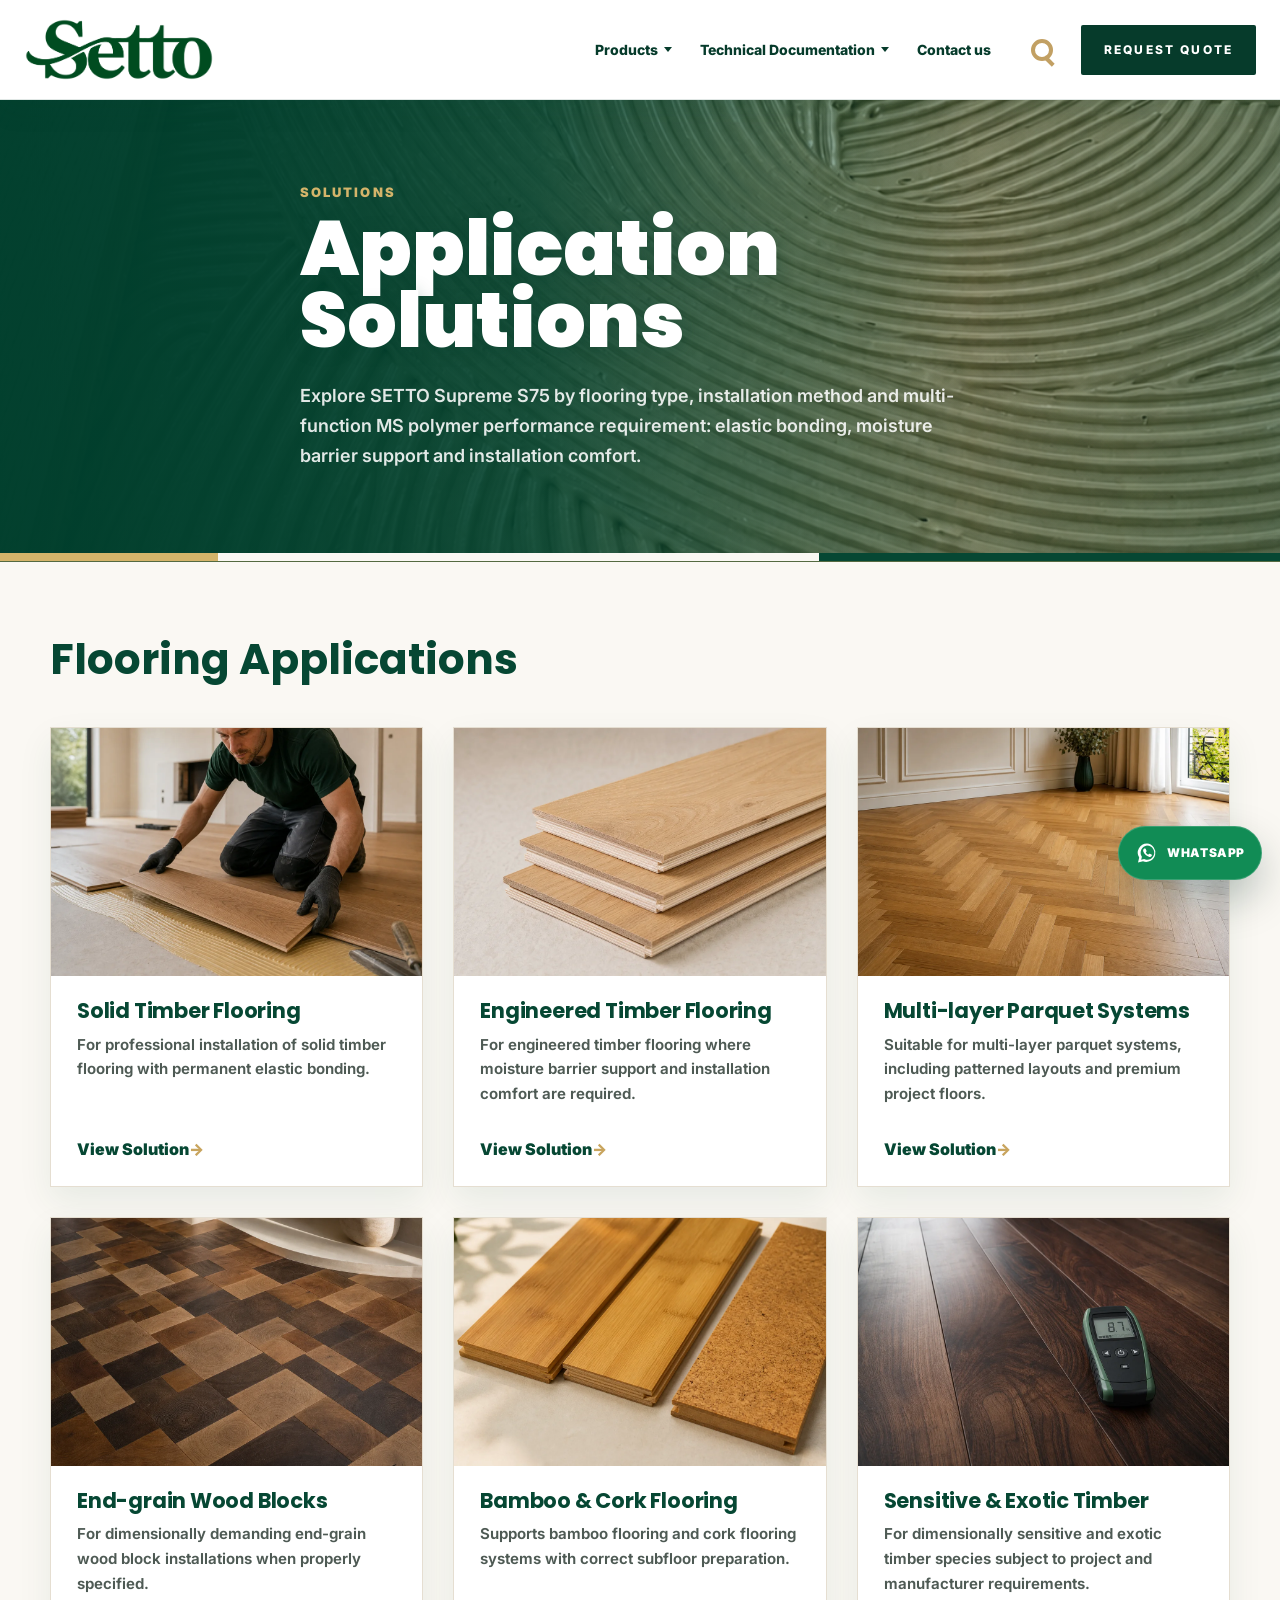
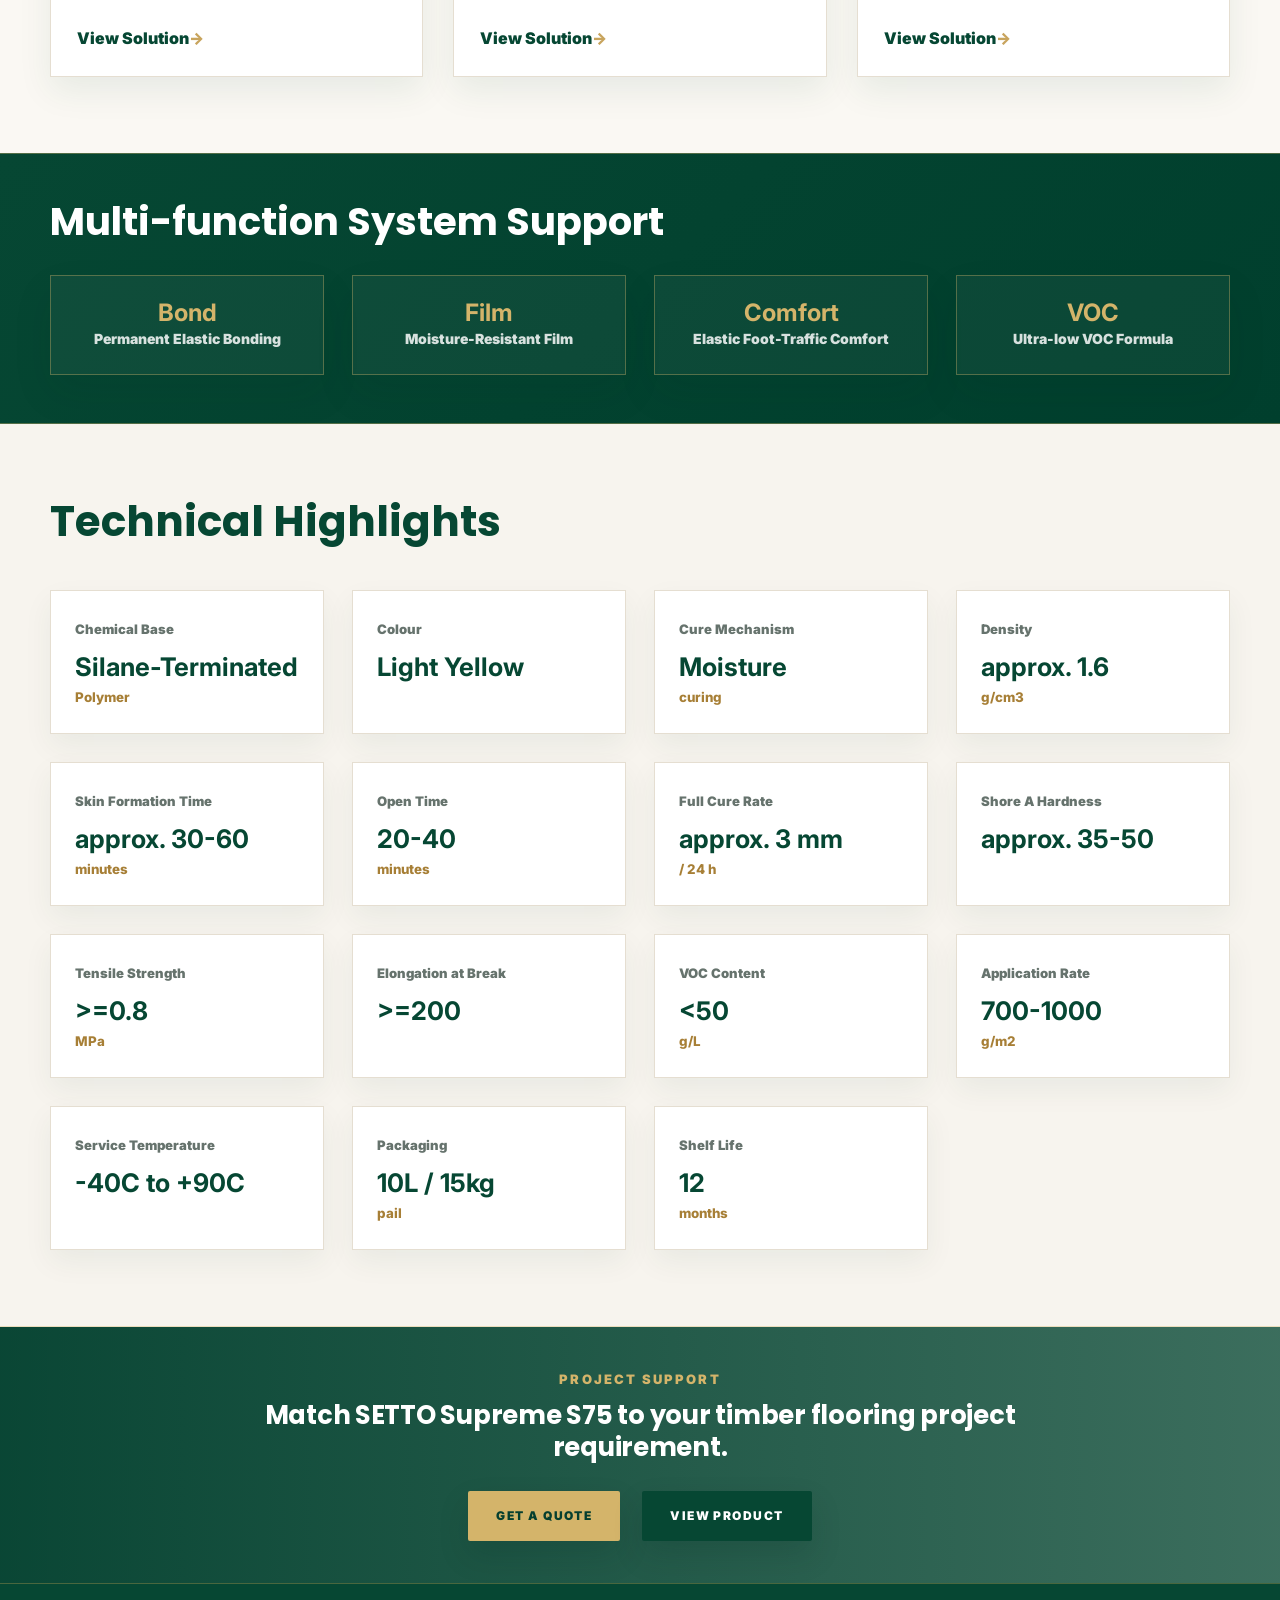
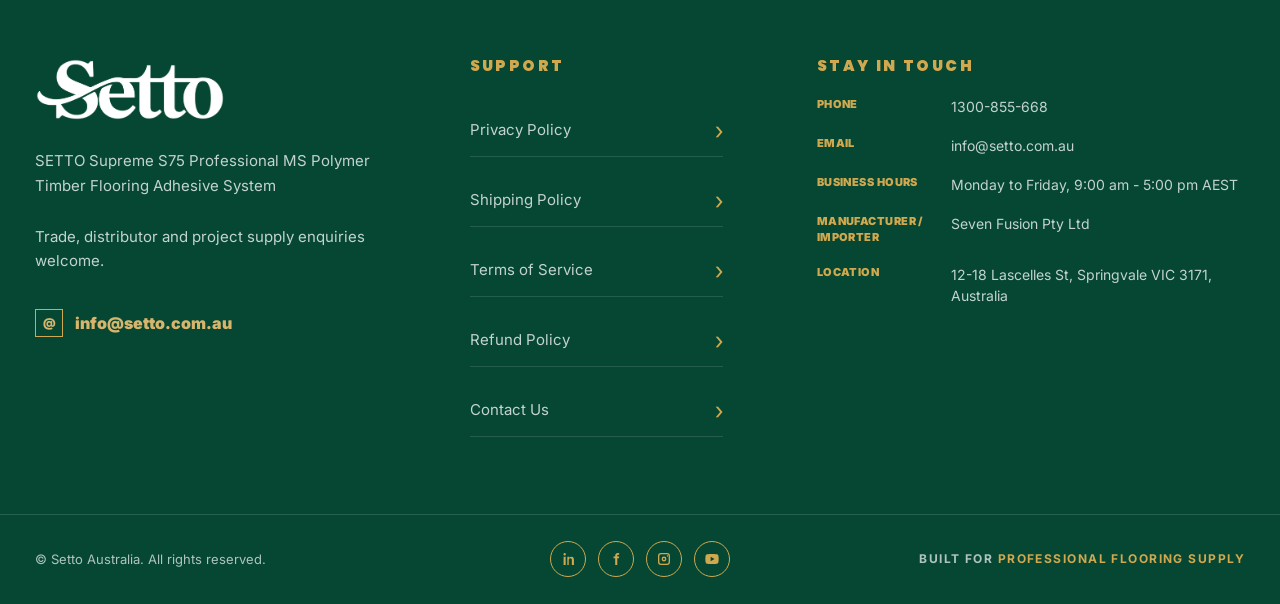
==== commit 28d03087: "Refresh Applications page and flooring imagery" ====
--- a/applications.html
+++ b/applications.html
@@ -10,12 +10,12 @@
     <link href="https://fonts.googleapis.com/css2?family=Inter:wght@400;500;600;700;800;900&family=Poppins:wght@600;700;800;900&display=swap" rel="stylesheet">
     <link rel="stylesheet" href="style.css?v=site-unity-v1-footer-v2">
 </head>
-<body class="homey-replica">
+<body class="homey-replica applications-page">
     <header class="site-header" data-site-header></header>
 
     <main class="replica-main replica-subpage">
         <section class="replica-page-hero">
-            <img src="/assets/generated/setto-v15/installation-floor-run.png" data-image-key="herringboneProject" alt="SETTO Supreme S75 timber flooring application">
+            <img src="/assets/generated/setto-v15/vnotch-board-adhesive-closeup.png" data-image-key="applyAdhesive" alt="SETTO Supreme S75 timber flooring application">
             <div class="container replica-page-hero-inner">
                 <p class="red-kicker">Solutions</p>
                 <h1>Application Solutions</h1>
@@ -64,7 +64,7 @@
 
     <footer id="site-footer" class="site-footer" data-site-footer></footer>
     <div class="float-actions" aria-label="Quick contact actions"><a href="mailto:info@setto.com.au">Email</a><a href="/contact.html#inquiry">Contact</a></div>
-    <script src="/assets/data/siteContent.js?v=600ml-v1"></script>
+    <script src="/assets/data/siteContent.js?v=applications-v1"></script>
     <script src="main.js?v=footer-replica-v1"></script>
 </body>
 </html>
--- a/style.css
+++ b/style.css
@@ -6331,6 +6331,203 @@
     }
 }
 
+/* Product page brand skin: preserve the current structure and spacing. */
+.product-dark-page {
+    --product-black: #f7f4ee;
+    --product-black-soft: #faf8f3;
+    --product-panel: #ffffff;
+    --product-gold: #c8a45d;
+    --product-gold-bright: #d4b46a;
+    --product-line: #e5ded1;
+    --site-footer-bg: #064733;
+    background: #f7f4ee;
+    color: #063f2f;
+}
+
+.product-dark-page .site-header,
+.product-dark-page .header-inner {
+    background: rgba(255, 255, 255, 0.98);
+}
+
+.product-dark-page .site-header {
+    border-bottom-color: rgba(6, 71, 51, 0.12);
+    box-shadow: 0 8px 24px rgba(6, 71, 51, 0.08);
+}
+
+.product-dark-page .brand img {
+    filter: none;
+    mix-blend-mode: multiply;
+}
+
+.product-dark-page .nav a,
+.product-dark-page .nav-item-trigger {
+    color: #064733;
+}
+
+.product-dark-page .nav-item-trigger::after {
+    border-top-color: #064733;
+}
+
+.product-dark-page .header-quote {
+    background: #064733;
+    color: #fff;
+}
+
+.product-dark-page .header-quote:hover {
+    background: #07543d;
+}
+
+.product-dark-main {
+    background: #f7f4ee;
+}
+
+.dark-product-hero {
+    border-bottom-color: rgba(200, 164, 93, 0.42);
+    background: #003f2d;
+}
+
+.dark-product-hero-shade {
+    background:
+        radial-gradient(circle at 72% 48%, rgba(0, 63, 45, 0.02), rgba(0, 63, 45, 0.2) 38%, rgba(0, 63, 45, 0.62) 72%),
+        linear-gradient(90deg, rgba(0, 63, 45, 0.96) 0%, rgba(6, 71, 51, 0.82) 40%, rgba(6, 71, 51, 0.2) 72%, rgba(0, 63, 45, 0.38) 100%);
+}
+
+.dark-btn.gold {
+    background: #d4b46a;
+    color: #063f2f;
+}
+
+.dark-btn.gold:hover {
+    background: #e0c17b;
+}
+
+.dark-btn.outline {
+    border-color: rgba(255, 255, 255, 0.72);
+    background: rgba(0, 63, 45, 0.16);
+}
+
+.dark-product-section {
+    border-bottom-color: #e5ded1;
+    background: #faf8f3;
+}
+
+.dark-product-formats h2,
+.dark-split-grid h2 {
+    color: #063f2f;
+}
+
+.dark-format-card {
+    border-color: #e5ded1;
+    background: #fff;
+    color: #063f2f;
+    box-shadow: 0 14px 34px rgba(6, 71, 51, 0.08);
+}
+
+.dark-format-card:hover {
+    border-color: #d8cbb7;
+    box-shadow: 0 18px 38px rgba(6, 71, 51, 0.12);
+}
+
+.dark-format-card img {
+    background: #f7f4ee;
+}
+
+.dark-format-card div {
+    border-top: 1px solid #e5ded1;
+}
+
+.dark-format-card h3 {
+    color: #064733;
+}
+
+.dark-format-card p {
+    color: #4e5a54;
+}
+
+.dark-product-split {
+    border-bottom-color: #e5ded1;
+    background: #f7f4ee;
+}
+
+.dark-product-split-bg {
+    opacity: 0.08;
+}
+
+.dark-product-split-shade {
+    background: linear-gradient(90deg, rgba(250, 248, 243, 0.99), rgba(247, 244, 238, 0.94));
+}
+
+.dark-split-grid article + article {
+    border-left-color: #d8cbb7;
+}
+
+.dark-check-list li {
+    color: #4e5a54;
+}
+
+.dark-check-list li::before {
+    border-color: #c8a45d;
+    background: rgba(200, 164, 93, 0.08);
+}
+
+.dark-product-quote {
+    background: #f7f4ee;
+}
+
+.dark-quote-box {
+    border-color: rgba(212, 180, 106, 0.62);
+    background: linear-gradient(135deg, #064733, #003f2d);
+    box-shadow: 0 16px 36px rgba(6, 71, 51, 0.15);
+}
+
+.dark-quote-icon {
+    border-color: #d4b46a;
+    color: #d4b46a;
+}
+
+.dark-trust-strip {
+    background: #fff;
+    border-color: #e5ded1;
+}
+
+.dark-trust-grid div {
+    border-bottom-color: rgba(200, 164, 93, 0.34);
+}
+
+.dark-trust-grid strong {
+    color: #064733;
+}
+
+.dark-trust-grid span {
+    color: #4e5a54;
+}
+
+.product-dark-page .site-footer {
+    background: #064733;
+    border-top-color: #c8a45d;
+}
+
+.product-dark-page .footer-grid a,
+.product-dark-page .footer-grid p {
+    color: rgba(255, 255, 255, 0.78);
+}
+
+.product-dark-page .footer-bottom {
+    border-top-color: rgba(212, 180, 106, 0.28);
+}
+
+@media (max-width: 1180px) {
+    .dark-split-grid article + article {
+        border-top-color: #d8cbb7;
+    }
+}
+
+@media (max-width: 760px) {
+    .dark-product-hero-shade {
+        background: linear-gradient(90deg, rgba(0, 63, 45, 0.95), rgba(6, 71, 51, 0.72));
+    }
+}
+
 /* Installation guide replica, using live TDS values and the shared site shell. */
 .installation-dark-page {
     --install-bg: #11110f;
@@ -6768,6 +6965,197 @@
     .installation-resource-grid img {
         width: 92px;
         height: 138px;
+    }
+}
+
+/* Installation Guide brand skin: colors only, existing layout retained. */
+.installation-dark-page {
+    --install-bg: #ffffff;
+    --install-panel: #faf8f3;
+    --install-gold: #c8a45d;
+    --install-line: #e5ded1;
+    --site-footer-bg: #064733;
+    background: #f7f4ee;
+}
+
+.installation-dark-page .site-header,
+.installation-dark-page .header-inner {
+    background: rgba(255, 255, 255, 0.98);
+}
+
+.installation-dark-page .site-header {
+    border-bottom-color: rgba(6, 71, 51, 0.12);
+    box-shadow: 0 8px 24px rgba(6, 71, 51, 0.08);
+}
+
+.installation-dark-page .brand img {
+    filter: none;
+    mix-blend-mode: multiply;
+}
+
+.installation-dark-page .nav a,
+.installation-dark-page .nav-item-trigger {
+    color: #064733;
+}
+
+.installation-dark-page .nav-item-trigger::after {
+    border-top-color: #064733;
+}
+
+.installation-dark-page .header-quote {
+    background: #064733;
+    color: #fff;
+}
+
+.installation-dark-page .header-quote:hover {
+    background: #07543d;
+}
+
+.installation-dark-main {
+    color: #063f2f;
+    background: #f7f4ee;
+}
+
+.installation-dark-hero {
+    background: #003f2d;
+    border-bottom-color: rgba(200, 164, 93, 0.42);
+}
+
+.installation-dark-hero h1 {
+    color: #fff;
+    text-shadow: 0 2px 18px rgba(0, 63, 45, 0.28);
+}
+
+.installation-hero-facts span {
+    color: #fff;
+}
+
+.installation-dark-hero-shade {
+    background:
+        radial-gradient(circle at 72% 48%, rgba(0, 63, 45, 0.02), rgba(0, 63, 45, 0.2) 38%, rgba(0, 63, 45, 0.62) 72%),
+        linear-gradient(90deg, rgba(0, 63, 45, 0.96) 0%, rgba(6, 71, 51, 0.82) 40%, rgba(6, 71, 51, 0.18) 74%, rgba(0, 63, 45, 0.34) 100%);
+}
+
+.installation-section {
+    border-bottom-color: #e5ded1;
+    background: #fff;
+}
+
+.installation-data-section {
+    background: #faf8f3;
+}
+
+.installation-resources-section {
+    background: #fff;
+}
+
+.installation-section > .container > h2,
+.installation-process-card h3,
+.installation-resource-grid h3 {
+    color: #063f2f;
+}
+
+.installation-process-card,
+.installation-metric-grid .metric-card,
+.installation-resource-grid article {
+    border-color: #e5ded1;
+    background: #fff;
+    box-shadow: 0 12px 28px rgba(6, 71, 51, 0.06);
+}
+
+.installation-process-card span {
+    border-color: #064733;
+    background: #064733;
+    color: #fff;
+}
+
+.installation-process-card p,
+.installation-section-intro,
+.installation-resource-grid p {
+    color: #4e5a54;
+}
+
+.installation-process-card img {
+    filter: saturate(0.9) brightness(0.96);
+}
+
+.installation-metric-grid .metric-card span {
+    color: #66736d;
+}
+
+.installation-metric-grid .metric-card strong {
+    color: #064733;
+}
+
+.installation-metric-grid .metric-card small {
+    color: #4e5a54;
+}
+
+.installation-gold-btn {
+    border-color: #d4b46a;
+    background: #d4b46a;
+    color: #063f2f;
+}
+
+.installation-outline-btn,
+.installation-resource-grid a {
+    border-color: #064733;
+    color: #064733;
+}
+
+.installation-outline-btn:hover {
+    background: #064733;
+    color: #fff;
+}
+
+.installation-support-cta {
+    border-bottom-color: #e5ded1;
+    background: #f7f4ee;
+}
+
+.installation-support-cta > img {
+    opacity: 0.06;
+}
+
+.installation-support-shade {
+    background: rgba(247, 244, 238, 0.92);
+}
+
+.installation-support-inner h2 {
+    color: #063f2f;
+}
+
+.installation-support-inner p {
+    color: #4e5a54;
+}
+
+.installation-gold-card,
+.installation-outline-card {
+    border-color: #d8cbb7;
+    background: #fff;
+    color: #063f2f;
+    box-shadow: 0 12px 28px rgba(6, 71, 51, 0.06);
+}
+
+.installation-gold-card {
+    border-top: 3px solid #d4b46a;
+}
+
+.installation-outline-card {
+    border-top: 3px solid #064733;
+}
+
+.installation-dark-page .site-footer {
+    border-top-color: #c8a45d;
+}
+
+.installation-dark-page .footer-bottom {
+    border-top-color: rgba(212, 180, 106, 0.28);
+}
+
+@media (max-width: 760px) {
+    .installation-dark-hero-shade {
+        background: linear-gradient(90deg, rgba(0, 63, 45, 0.95), rgba(6, 71, 51, 0.7));
     }
 }
 
@@ -7256,6 +7644,201 @@
     .technical-support-actions .technical-outline-btn,
     .technical-support-actions .technical-gold-btn {
         width: 100%;
+    }
+}
+
+/* Technical Resource Center brand skin: colors only, existing layout retained. */
+.technical-dark-page {
+    --tech-bg: #ffffff;
+    --tech-panel: #faf8f3;
+    --tech-gold: #c8a45d;
+    --tech-line: #e5ded1;
+    --site-footer-bg: #064733;
+    background: #f7f4ee;
+}
+
+.technical-dark-page .site-header,
+.technical-dark-page .header-inner {
+    background: rgba(255, 255, 255, 0.98);
+}
+
+.technical-dark-page .site-header {
+    border-bottom-color: rgba(6, 71, 51, 0.12);
+    box-shadow: 0 8px 24px rgba(6, 71, 51, 0.08);
+}
+
+.technical-dark-page .brand img {
+    filter: none;
+    mix-blend-mode: multiply;
+}
+
+.technical-dark-page .nav a,
+.technical-dark-page .nav-item-trigger {
+    color: #064733;
+}
+
+.technical-dark-page .nav-item-trigger::after {
+    border-top-color: #064733;
+}
+
+.technical-dark-page .header-quote {
+    background: #064733;
+    color: #fff;
+}
+
+.technical-dark-page .header-quote:hover {
+    background: #07543d;
+}
+
+.technical-dark-main {
+    color: #063f2f;
+    background: #f7f4ee;
+}
+
+.technical-dark-hero {
+    background: #003f2d;
+    border-bottom: 1px solid rgba(200, 164, 93, 0.42);
+}
+
+.technical-dark-hero h1 {
+    color: #fff;
+    text-shadow: 0 2px 18px rgba(0, 63, 45, 0.28);
+}
+
+.technical-dark-hero-shade {
+    background:
+        radial-gradient(circle at 70% 48%, rgba(0, 63, 45, 0.02), rgba(0, 63, 45, 0.2) 40%, rgba(0, 63, 45, 0.62) 74%),
+        linear-gradient(90deg, rgba(0, 63, 45, 0.96) 0%, rgba(6, 71, 51, 0.82) 40%, rgba(6, 71, 51, 0.18) 74%, rgba(0, 63, 45, 0.3) 100%);
+}
+
+.technical-subnav {
+    border-color: #e5ded1;
+    background: rgba(255, 255, 255, 0.97);
+    box-shadow: 0 10px 24px rgba(6, 71, 51, 0.06);
+}
+
+.technical-subnav a {
+    border-right-color: #e5ded1;
+    color: #064733;
+}
+
+.technical-subnav a:hover,
+.technical-subnav a:focus-visible {
+    color: #064733;
+    background: #f7f4ee;
+}
+
+.technical-section {
+    border-bottom-color: #e5ded1;
+    background: #fff;
+}
+
+.technical-video-section,
+.technical-faq-section {
+    background: #faf8f3;
+}
+
+.technical-section h2,
+.technical-video-copy h2 {
+    color: #063f2f;
+}
+
+.technical-step-card,
+.technical-download-card,
+.technical-faq {
+    border-color: #e5ded1;
+    background: #fff;
+    box-shadow: 0 12px 28px rgba(6, 71, 51, 0.06);
+}
+
+.technical-step-card img {
+    filter: saturate(0.9) brightness(0.96);
+}
+
+.technical-step-card > span,
+.technical-download-card > span {
+    background: #064733;
+    color: #fff;
+}
+
+.technical-step-card strong,
+.technical-download-card h3,
+.technical-faq summary {
+    color: #064733;
+}
+
+.technical-step-card p,
+.technical-download-card p,
+.technical-faq p,
+.technical-video-copy p:not(.technical-kicker) {
+    color: #4e5a54;
+}
+
+.technical-outline-btn {
+    border-color: #064733;
+    color: #064733;
+    background: transparent;
+}
+
+.technical-outline-btn:hover {
+    background: #064733;
+    color: #fff;
+}
+
+.technical-gold-btn {
+    border-color: #d4b46a;
+    background: #d4b46a;
+    color: #063f2f;
+}
+
+.technical-video-card {
+    border-color: #d8cbb7;
+    box-shadow: 0 16px 34px rgba(6, 71, 51, 0.1);
+}
+
+.technical-video-card::after {
+    background: linear-gradient(0deg, rgba(0, 63, 45, 0.94), rgba(0, 63, 45, 0.02) 72%);
+}
+
+.technical-video-status {
+    background: #d4b46a;
+    color: #063f2f;
+}
+
+.technical-faq summary::after {
+    color: #c8a45d;
+}
+
+.technical-support-cta {
+    border-bottom-color: rgba(200, 164, 93, 0.42);
+    background: #064733;
+}
+
+.technical-support-shade {
+    background: linear-gradient(90deg, rgba(0, 63, 45, 0.96), rgba(6, 71, 51, 0.78));
+}
+
+.technical-support-cta h2 {
+    color: #fff;
+}
+
+.technical-support-cta .technical-outline-btn {
+    border-color: rgba(255, 255, 255, 0.72);
+    color: #fff;
+    background: rgba(0, 63, 45, 0.18);
+}
+
+.technical-dark-page .site-footer {
+    border-top-color: #c8a45d;
+}
+
+.technical-dark-page .footer-bottom {
+    border-top-color: rgba(212, 180, 106, 0.28);
+}
+
+@media (max-width: 760px) {
+    .technical-dark-hero-shade {
+        background: linear-gradient(90deg, rgba(0, 63, 45, 0.95), rgba(6, 71, 51, 0.7));
     }
 }
 
@@ -7668,6 +8251,218 @@
     }
 }
 
+/* Contact page brand skin: colors only, form and layout retained. */
+.contact-dark-page {
+    --contact-black: #ffffff;
+    --contact-panel: #faf8f3;
+    --contact-gold: #c8a45d;
+    --contact-line: #e5ded1;
+    --site-footer-bg: #064733;
+    background: #f7f4ee;
+}
+
+.contact-dark-page .site-header,
+.contact-dark-page .header-inner {
+    background: rgba(255, 255, 255, 0.98);
+}
+
+.contact-dark-page .site-header {
+    border-bottom-color: rgba(6, 71, 51, 0.12);
+    box-shadow: 0 8px 24px rgba(6, 71, 51, 0.08);
+}
+
+.contact-dark-page .brand img {
+    filter: none;
+    mix-blend-mode: multiply;
+}
+
+.contact-dark-page .nav a,
+.contact-dark-page .nav-item-trigger {
+    color: #064733;
+}
+
+.contact-dark-page .nav-item-trigger::after {
+    border-top-color: #064733;
+}
+
+.contact-dark-page .header-quote {
+    background: #064733;
+    color: #fff;
+}
+
+.contact-dark-page .header-quote:hover {
+    background: #07543d;
+}
+
+.contact-dark-main {
+    color: #063f2f;
+    background: #f7f4ee;
+}
+
+.contact-dark-hero {
+    background: #003f2d;
+    border-bottom-color: rgba(200, 164, 93, 0.42);
+}
+
+.contact-dark-hero h1,
+.contact-hero-points span {
+    color: #fff;
+}
+
+.contact-dark-hero h1 {
+    text-shadow: 0 2px 18px rgba(0, 63, 45, 0.28);
+}
+
+.contact-dark-hero-shade {
+    background:
+        radial-gradient(circle at 72% 48%, rgba(0, 63, 45, 0.02), rgba(0, 63, 45, 0.2) 38%, rgba(0, 63, 45, 0.62) 72%),
+        linear-gradient(90deg, rgba(0, 63, 45, 0.96) 0%, rgba(6, 71, 51, 0.82) 38%, rgba(6, 71, 51, 0.16) 74%, rgba(0, 63, 45, 0.3) 100%);
+}
+
+.contact-dark-section {
+    background: #fff;
+}
+
+.contact-dark-copy h2,
+.contact-project-details h2 {
+    color: #063f2f;
+}
+
+.contact-dark-copy > p:not(.contact-kicker) {
+    color: #4e5a54;
+}
+
+.contact-details-list div {
+    border-left-color: #c8a45d;
+}
+
+.contact-details-list dt {
+    color: #a77f36;
+}
+
+.contact-details-list dd {
+    color: #063f2f;
+}
+
+.contact-dark-form {
+    border-color: #e5ded1;
+    background: #fff;
+    box-shadow: 0 16px 36px rgba(6, 71, 51, 0.08);
+}
+
+.contact-dark-form input,
+.contact-dark-form select,
+.contact-dark-form textarea {
+    border-color: #d8cbb7;
+    background: #fff;
+    color: #24332d;
+}
+
+.contact-dark-form select {
+    color-scheme: light;
+}
+
+.contact-dark-form input::placeholder,
+.contact-dark-form textarea::placeholder {
+    color: #77827d;
+}
+
+.contact-dark-form input:focus,
+.contact-dark-form select:focus,
+.contact-dark-form textarea:focus {
+    border-color: #064733;
+    box-shadow: 0 0 0 2px rgba(6, 71, 51, 0.1);
+}
+
+.contact-dark-form .contact-gold-btn {
+    border-color: #064733;
+    background: #064733;
+    color: #fff;
+}
+
+.contact-dark-form .contact-gold-btn:hover {
+    background: #07543d;
+}
+
+.contact-dark-copy .contact-outline-btn {
+    border-color: #064733;
+    color: #064733;
+}
+
+.contact-dark-copy .contact-outline-btn:hover {
+    background: #064733;
+    color: #fff;
+}
+
+.contact-service-grid > a {
+    border-color: #e5ded1;
+    color: #063f2f;
+    background: #fff;
+    box-shadow: 0 12px 28px rgba(6, 71, 51, 0.06);
+}
+
+.contact-service-grid small {
+    color: #4e5a54;
+}
+
+.contact-service-grid strong {
+    color: #064733;
+}
+
+.contact-project-details {
+    color: #063f2f;
+    background: #faf8f3;
+    border-bottom-color: #e5ded1;
+}
+
+.contact-project-grid article {
+    border-color: #d8cbb7;
+    background: #fff;
+    box-shadow: 0 12px 28px rgba(6, 71, 51, 0.05);
+}
+
+.contact-project-grid strong {
+    color: #064733;
+}
+
+.contact-project-grid span {
+    color: #4e5a54;
+}
+
+.contact-bottom-cta {
+    background: linear-gradient(135deg, #064733, #003f2d);
+    border-top: 1px solid rgba(200, 164, 93, 0.42);
+}
+
+.contact-bottom-cta h2 {
+    color: #fff;
+}
+
+.contact-bottom-cta .contact-gold-btn {
+    border-color: #d4b46a;
+    background: #d4b46a;
+    color: #063f2f;
+}
+
+.contact-bottom-cta .contact-outline-btn {
+    border-color: rgba(255, 255, 255, 0.72);
+    color: #fff;
+}
+
+.contact-dark-page .site-footer {
+    border-top-color: #c8a45d;
+}
+
+.contact-dark-page .footer-bottom {
+    border-top-color: rgba(212, 180, 106, 0.28);
+}
+
+@media (max-width: 760px) {
+    .contact-dark-hero-shade {
+        background: linear-gradient(90deg, rgba(0, 63, 45, 0.95), rgba(6, 71, 51, 0.7));
+    }
+}
+
 .reference-home .mobile-menu-fallback,
 .reference-home .replica-topbar {
     display: none !important;
@@ -8630,6 +9425,381 @@
     }
 }
 
+/* Applications page replica: scoped to preserve the shared site system. */
+.applications-page {
+    --site-footer-bg: #064733;
+    background: #f7f4ee;
+}
+
+.applications-page .replica-main {
+    background: #faf8f3;
+}
+
+.applications-page .replica-page-hero {
+    min-height: 460px;
+    background: #003f2d;
+    border-bottom: 1px solid rgba(200, 164, 93, 0.42);
+}
+
+.applications-page .replica-page-hero > img {
+    opacity: 1;
+    object-position: center 54%;
+}
+
+.applications-page .replica-page-hero::before {
+    background:
+        radial-gradient(circle at 76% 44%, rgba(0, 63, 45, 0.02), rgba(0, 63, 45, 0.22) 42%, rgba(0, 63, 45, 0.64) 76%),
+        linear-gradient(90deg, rgba(0, 63, 45, 0.97) 0%, rgba(6, 71, 51, 0.84) 42%, rgba(6, 71, 51, 0.18) 76%, rgba(0, 63, 45, 0.26) 100%);
+}
+
+.applications-page .replica-page-hero::after {
+    height: 8px;
+    background: linear-gradient(90deg, #d4b46a 0 17%, #faf8f3 17% 64%, #064733 64% 100%);
+}
+
+.applications-page .replica-page-hero-inner {
+    max-width: 680px;
+    padding: 82px 0 90px;
+}
+
+.applications-page .replica-page-hero .red-kicker {
+    color: #d4b46a;
+}
+
+.applications-page .replica-page-hero h1 {
+    color: #fff;
+    font-size: clamp(3.4rem, 6vw, 5.8rem);
+    text-shadow: 0 2px 18px rgba(0, 63, 45, 0.26);
+}
+
+.applications-page .replica-page-hero p:not(.red-kicker) {
+    color: rgba(255, 255, 255, 0.88);
+}
+
+.applications-page .replica-section {
+    background: #faf8f3;
+}
+
+.applications-page .replica-title {
+    color: #064733;
+}
+
+.applications-page .replica-card-grid {
+    gap: 30px;
+}
+
+.applications-page .replica-card-grid .solution-card {
+    border-color: #e5ded1;
+    background: #fff;
+    box-shadow: 0 14px 32px rgba(6, 71, 51, 0.08);
+}
+
+.applications-page .replica-card-grid .solution-card:hover {
+    border-color: #d8cbb7;
+    box-shadow: 0 18px 38px rgba(6, 71, 51, 0.12);
+}
+
+.applications-page .replica-card-grid .card-image {
+    aspect-ratio: 3 / 2;
+    background: #f7f4ee;
+}
+
+.applications-page .replica-card-grid .card-image img {
+    width: 100%;
+    height: 100%;
+    object-fit: cover;
+}
+
+.applications-page .replica-card-grid .card-body {
+    min-height: 210px;
+    display: flex;
+    flex-direction: column;
+    padding: 24px 26px;
+}
+
+.applications-page .replica-card-grid .card-body h3 {
+    margin: 0;
+    color: #064733;
+}
+
+.applications-page .replica-card-grid .card-body p {
+    color: #4e5a54;
+}
+
+.applications-page .replica-card-grid .text-link {
+    margin-top: auto;
+    color: #064733;
+    font-weight: 900;
+}
+
+.applications-page .replica-card-grid .text-link::after {
+    content: "  →";
+    color: #c8a45d;
+}
+
+.applications-page .advantage-band {
+    padding: 48px 0;
+    background: linear-gradient(135deg, #064733, #003f2d);
+    border-top: 1px solid rgba(212, 180, 106, 0.38);
+    border-bottom: 1px solid rgba(212, 180, 106, 0.38);
+}
+
+.applications-page .advantage-band .replica-title {
+    color: #fff;
+}
+
+.applications-page .advantage-card {
+    border-color: rgba(212, 180, 106, 0.36);
+    background: rgba(255, 255, 255, 0.04);
+}
+
+.applications-page .advantage-card strong {
+    color: #d4b46a;
+}
+
+.applications-page .advantage-card span {
+    color: rgba(255, 255, 255, 0.84);
+}
+
+.applications-page .replica-technical-block {
+    background: #f7f4ee;
+}
+
+.applications-page .replica-metric-grid .metric-card {
+    min-height: 140px;
+    border-color: #e5ded1;
+    background: #fff;
+    box-shadow: 0 12px 28px rgba(6, 71, 51, 0.06);
+}
+
+.applications-page .replica-metric-grid .metric-card span {
+    color: #66736d;
+}
+
+.applications-page .replica-metric-grid .metric-card strong {
+    color: #064733;
+}
+
+.applications-page .replica-metric-grid .metric-card small {
+    color: #a77f36;
+}
+
+.applications-page .replica-cta-band {
+    min-height: 190px;
+    background-position: center 55%;
+    border-top: 1px solid rgba(212, 180, 106, 0.4);
+}
+
+.applications-page .replica-cta-band .cta-overlay {
+    background: linear-gradient(90deg, rgba(0, 63, 45, 0.96), rgba(6, 71, 51, 0.78));
+}
+
+.applications-page .replica-cta-band h2 {
+    color: #fff;
+}
+
+.applications-page .replica-cta-band .red-kicker {
+    color: #d4b46a;
+}
+
+.applications-page .replica-cta-band .replica-btn.blue {
+    border-color: #d4b46a;
+    background: #d4b46a;
+    color: #063f2f;
+}
+
+.applications-page .replica-cta-band .replica-btn.red {
+    border-color: rgba(255, 255, 255, 0.72);
+    background: #064733;
+    color: #fff;
+}
+
+.applications-page .site-footer {
+    border-top-color: #c8a45d;
+}
+
+@media (max-width: 760px) {
+    .applications-page .replica-page-hero {
+        min-height: 560px;
+    }
+
+    .applications-page .replica-page-hero::before {
+        background: linear-gradient(90deg, rgba(0, 63, 45, 0.95), rgba(6, 71, 51, 0.7));
+    }
+
+    .applications-page .replica-card-grid .card-body {
+        min-height: 0;
+    }
+}
+
+/* Homepage brand skin: preserve all existing sections and calculator behavior. */
+.reference-home {
+    --ref-black: #064733;
+    --ref-black-soft: #07543d;
+    --ref-gold: #c8a45d;
+    --ref-gold-light: #d4b46a;
+    --ref-ink: #063f2f;
+    --ref-muted: #4e5a54;
+    --ref-line: #e5ded1;
+    --site-footer-bg: #064733;
+    background: #f7f4ee;
+}
+
+.ref-home-main {
+    background: #f7f4ee;
+}
+
+.ref-hero {
+    background: #003f2d;
+    border-bottom: 1px solid rgba(200, 164, 93, 0.42);
+}
+
+.ref-hero-shade {
+    background:
+        radial-gradient(circle at 72% 48%, rgba(0, 63, 45, 0.02), rgba(0, 63, 45, 0.2) 38%, rgba(0, 63, 45, 0.62) 72%),
+        linear-gradient(90deg, rgba(0, 63, 45, 0.96) 0%, rgba(6, 71, 51, 0.82) 39%, rgba(6, 71, 51, 0.16) 72%, rgba(0, 63, 45, 0.34) 100%);
+}
+
+.ref-btn-gold {
+    background: #d4b46a;
+    color: #063f2f;
+}
+
+.ref-btn-outline {
+    border-color: rgba(255, 255, 255, 0.72);
+    background: rgba(0, 63, 45, 0.18);
+}
+
+.ref-btn-dark {
+    background: #064733;
+    color: #fff;
+}
+
+.ref-btn-line {
+    border-color: #064733;
+    color: #064733;
+}
+
+.ref-site-map-section {
+    background: #faf8f3;
+    border-bottom-color: #e5ded1;
+}
+
+.ref-site-map-grid a,
+.ref-serve-grid article {
+    border-color: #e5ded1;
+    background: #fff;
+    box-shadow: 0 12px 28px rgba(6, 71, 51, 0.06);
+}
+
+.ref-site-map-grid span {
+    background: #064733;
+}
+
+.ref-serve-section {
+    background: #fff;
+}
+
+.ref-serve-grid span {
+    border-color: #064733;
+    color: #064733;
+}
+
+.ref-serve-grid h3 {
+    color: #064733;
+}
+
+.ref-serve-grid p {
+    color: #4e5a54;
+}
+
+.ref-performance {
+    background: #064733;
+}
+
+.ref-dark-panel {
+    background: linear-gradient(145deg, #064733, #003f2d);
+}
+
+.ref-feature-list article::before {
+    border-color: #d4b46a;
+}
+
+.ref-calc input,
+.ref-calc select {
+    border-color: rgba(212, 180, 106, 0.62);
+    background: rgba(255, 255, 255, 0.98);
+    color: #063f2f;
+}
+
+.ref-calc-result {
+    border-color: rgba(212, 180, 106, 0.62);
+    background: rgba(255, 255, 255, 0.06);
+}
+
+.ref-app-supply {
+    background: #faf8f3;
+}
+
+.ref-app-copy h2,
+.ref-supply-copy h2 {
+    color: #063f2f;
+}
+
+.ref-app-copy li,
+.ref-supply-copy li {
+    color: #24332d;
+}
+
+.ref-app-copy li::before,
+.ref-supply-copy li::before {
+    color: #064733;
+}
+
+.ref-trust-strip {
+    color: #063f2f;
+    background: #fff;
+    border-color: #e5ded1;
+}
+
+.ref-trust-strip span {
+    color: #064733;
+}
+
+.ref-trust-strip small {
+    color: #4e5a54;
+}
+
+.ref-bottom-cta {
+    background: linear-gradient(135deg, #064733, #003f2d);
+    border-bottom: 1px solid rgba(212, 180, 106, 0.24);
+}
+
+.ref-quote-card {
+    background: #d4b46a;
+    color: #063f2f;
+}
+
+.ref-quote-card h3,
+.ref-quote-card p,
+.ref-quote-card small {
+    color: #063f2f;
+}
+
+.reference-home .site-footer {
+    border-top-color: #c8a45d;
+}
+
+.reference-home .footer-bottom {
+    border-top-color: rgba(212, 180, 106, 0.28);
+}
+
+@media (max-width: 820px) {
+    .ref-hero-shade {
+        background: linear-gradient(90deg, rgba(0, 63, 45, 0.95), rgba(6, 71, 51, 0.7));
+    }
+}
+
 /* Shared brand shell: keep replicated content pages inside one website system. */
 .homey-replica .site-header,
 .product-dark-page .site-header,
@@ -8878,7 +10048,7 @@
 .product-dark-page .site-footer,
 .reference-home .site-footer {
     padding: 0;
-    background: #111210;
+    background: var(--site-footer-bg, #111210);
     border-top: 1px solid rgba(201, 163, 84, 0.34);
 }
 
